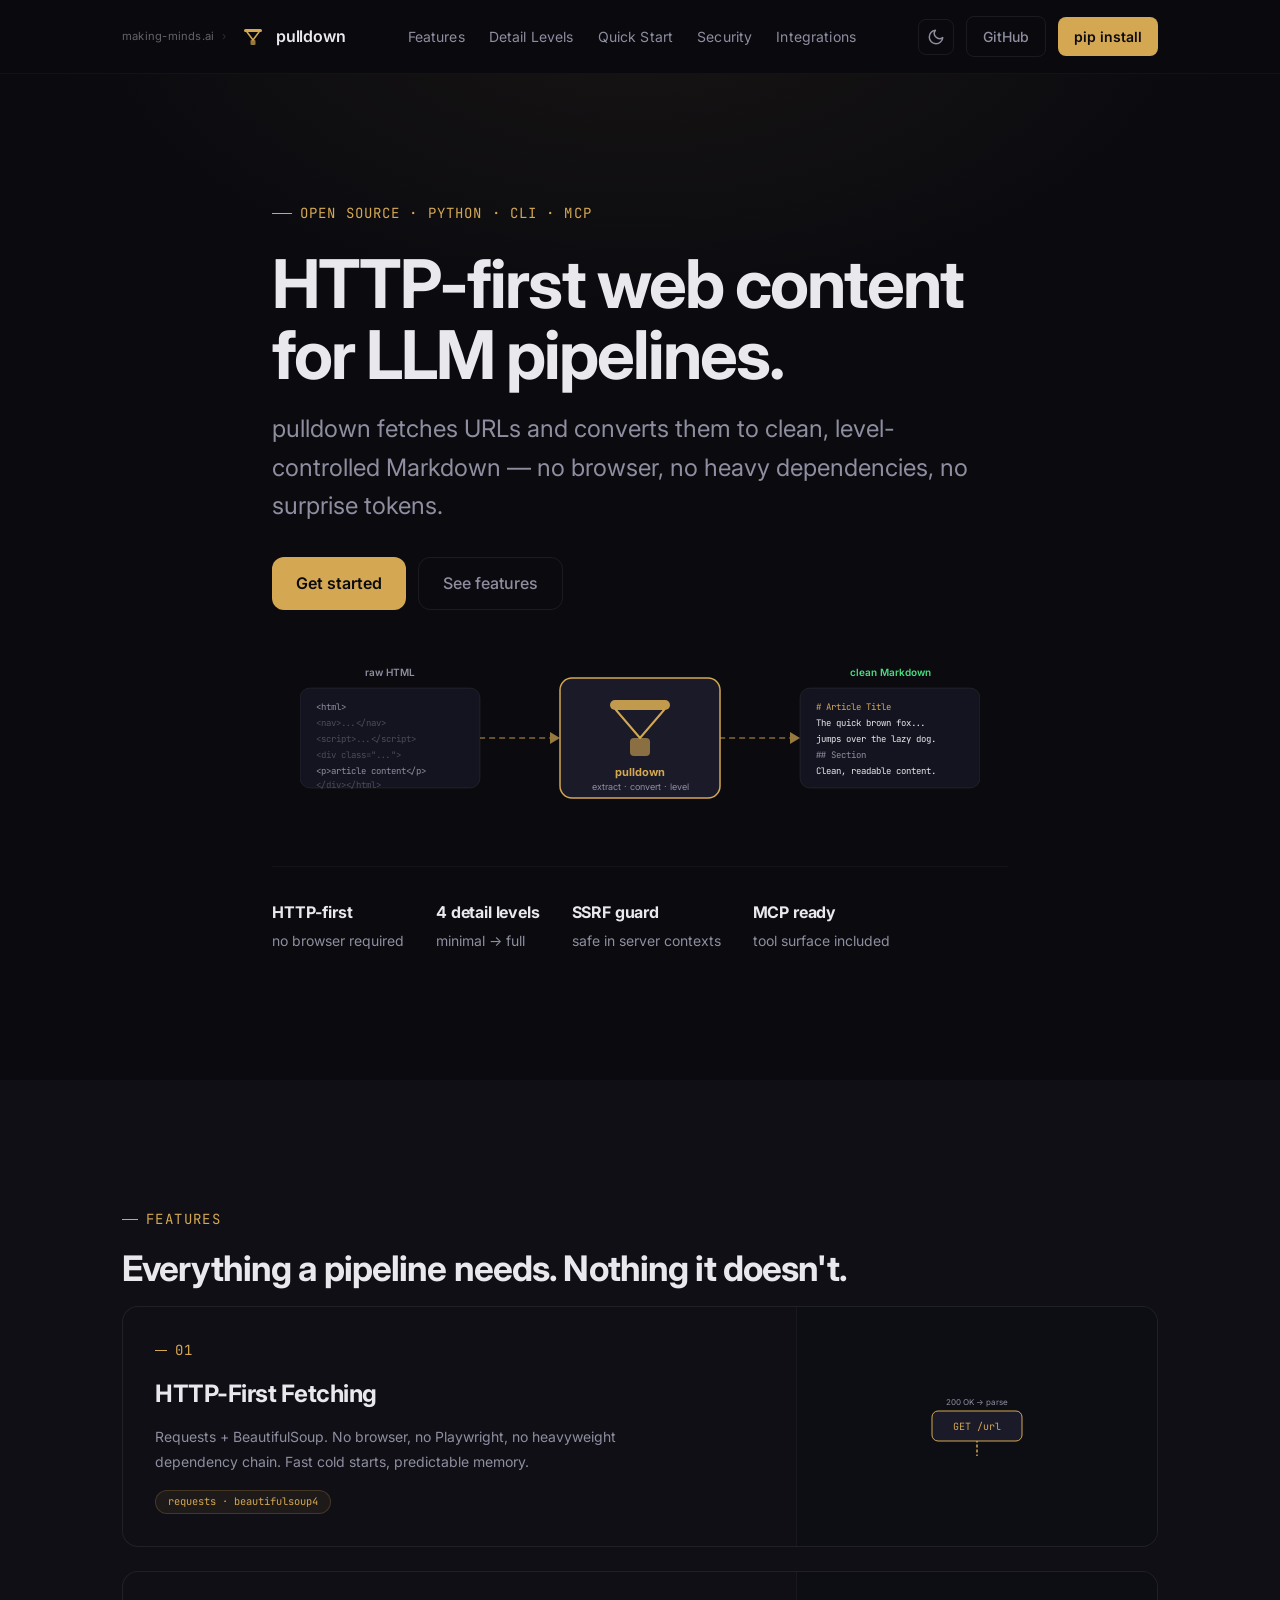
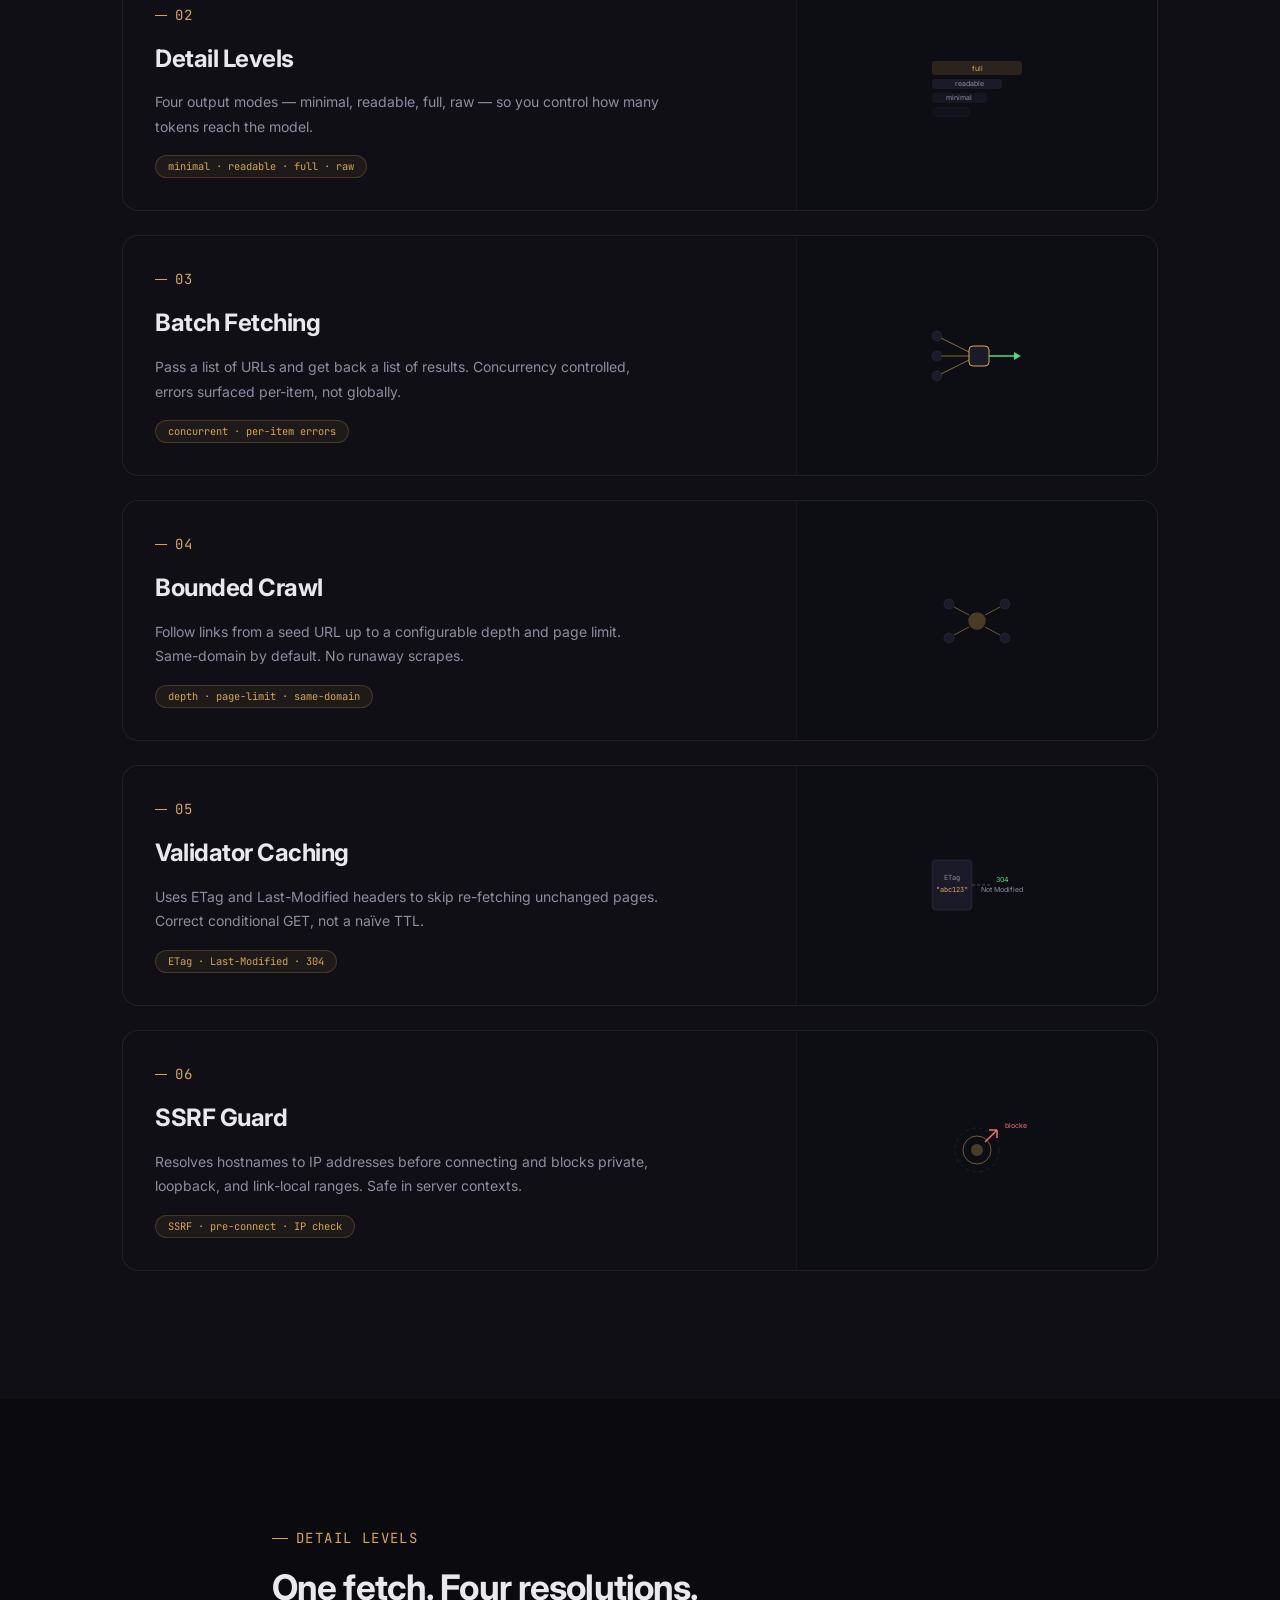
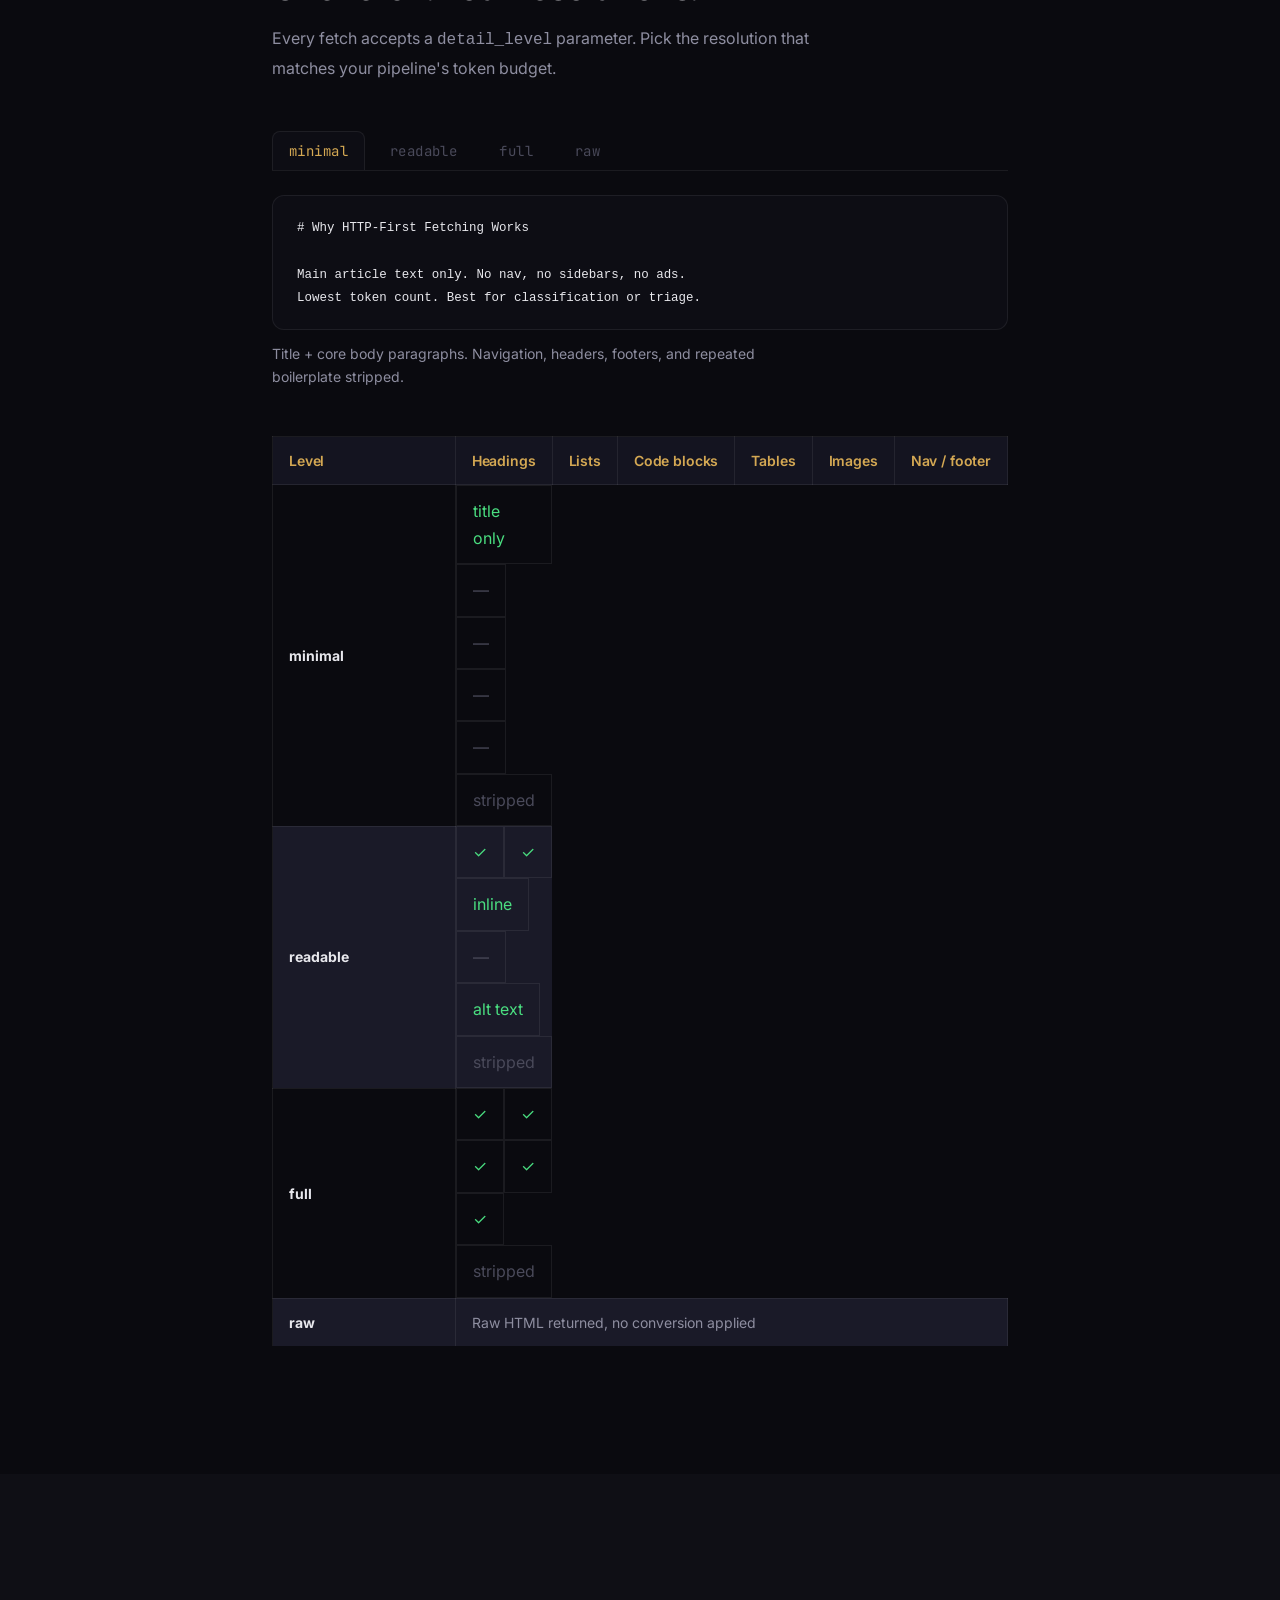
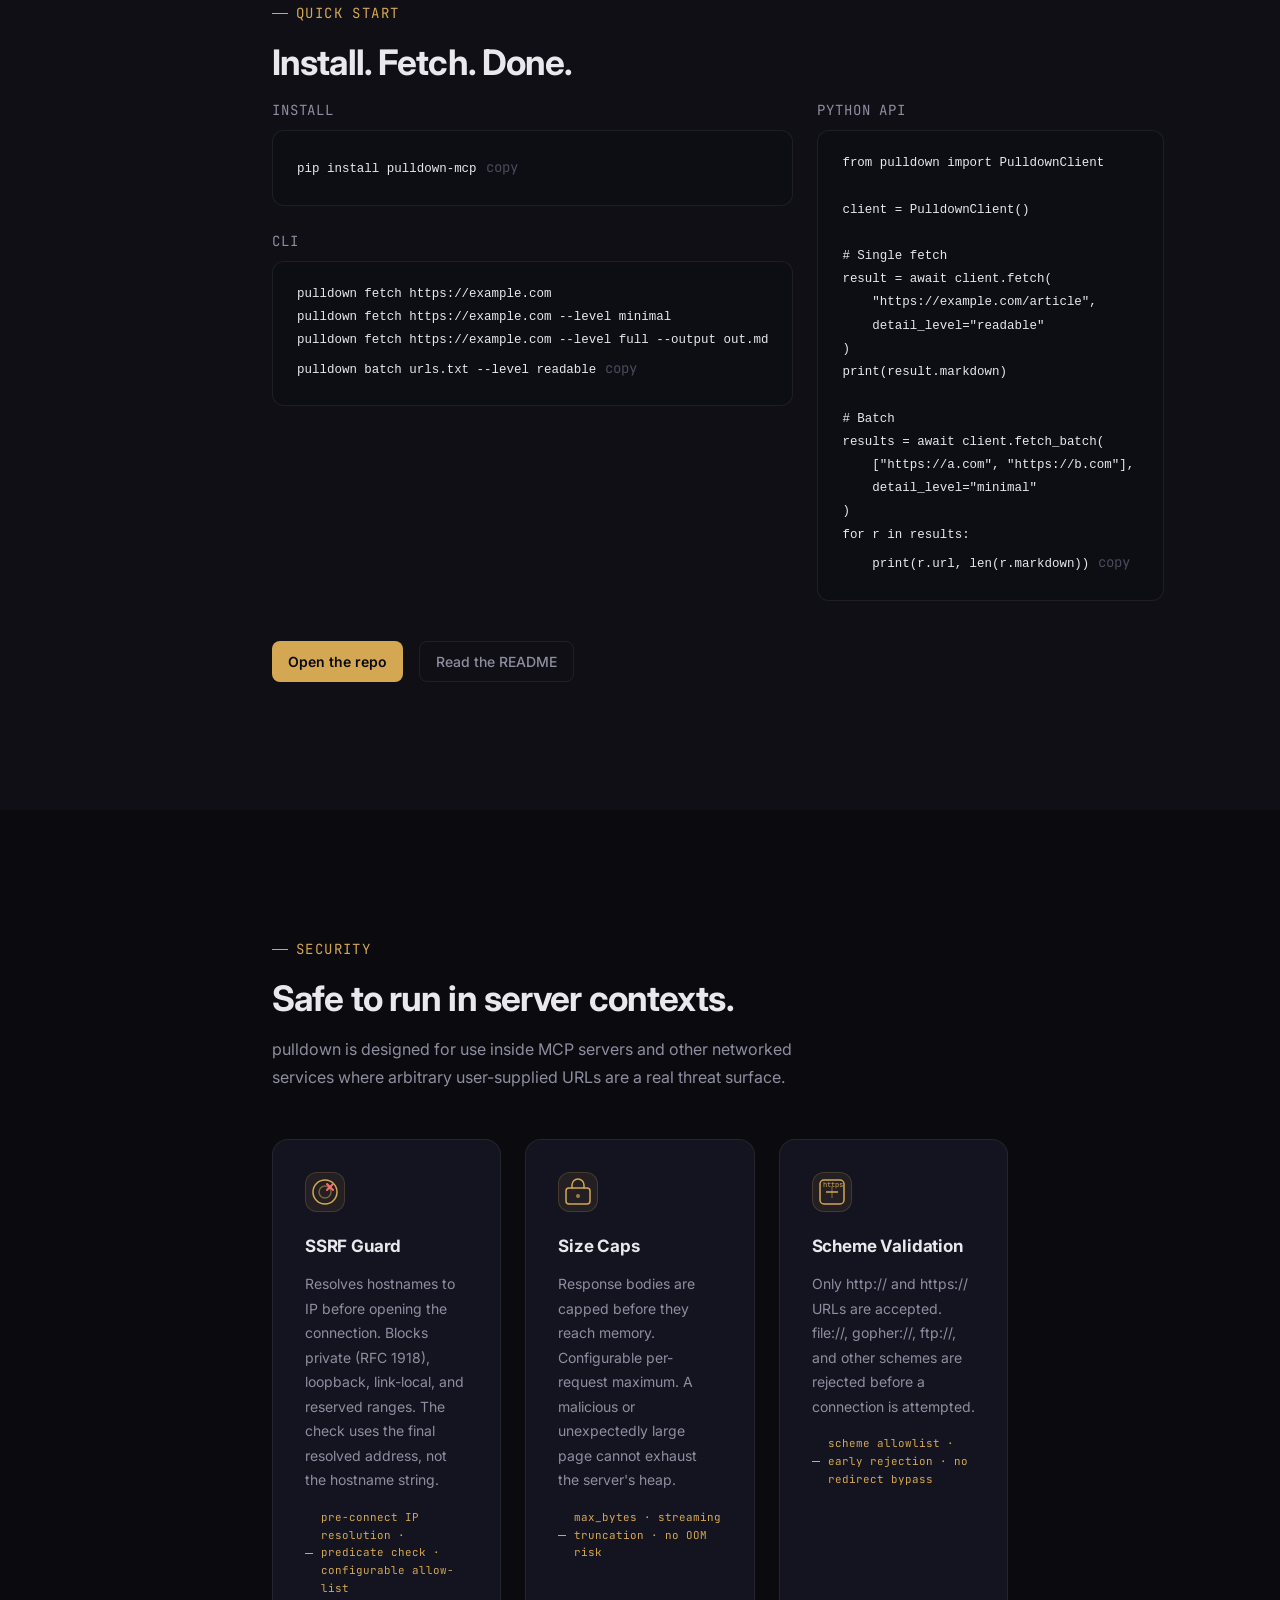
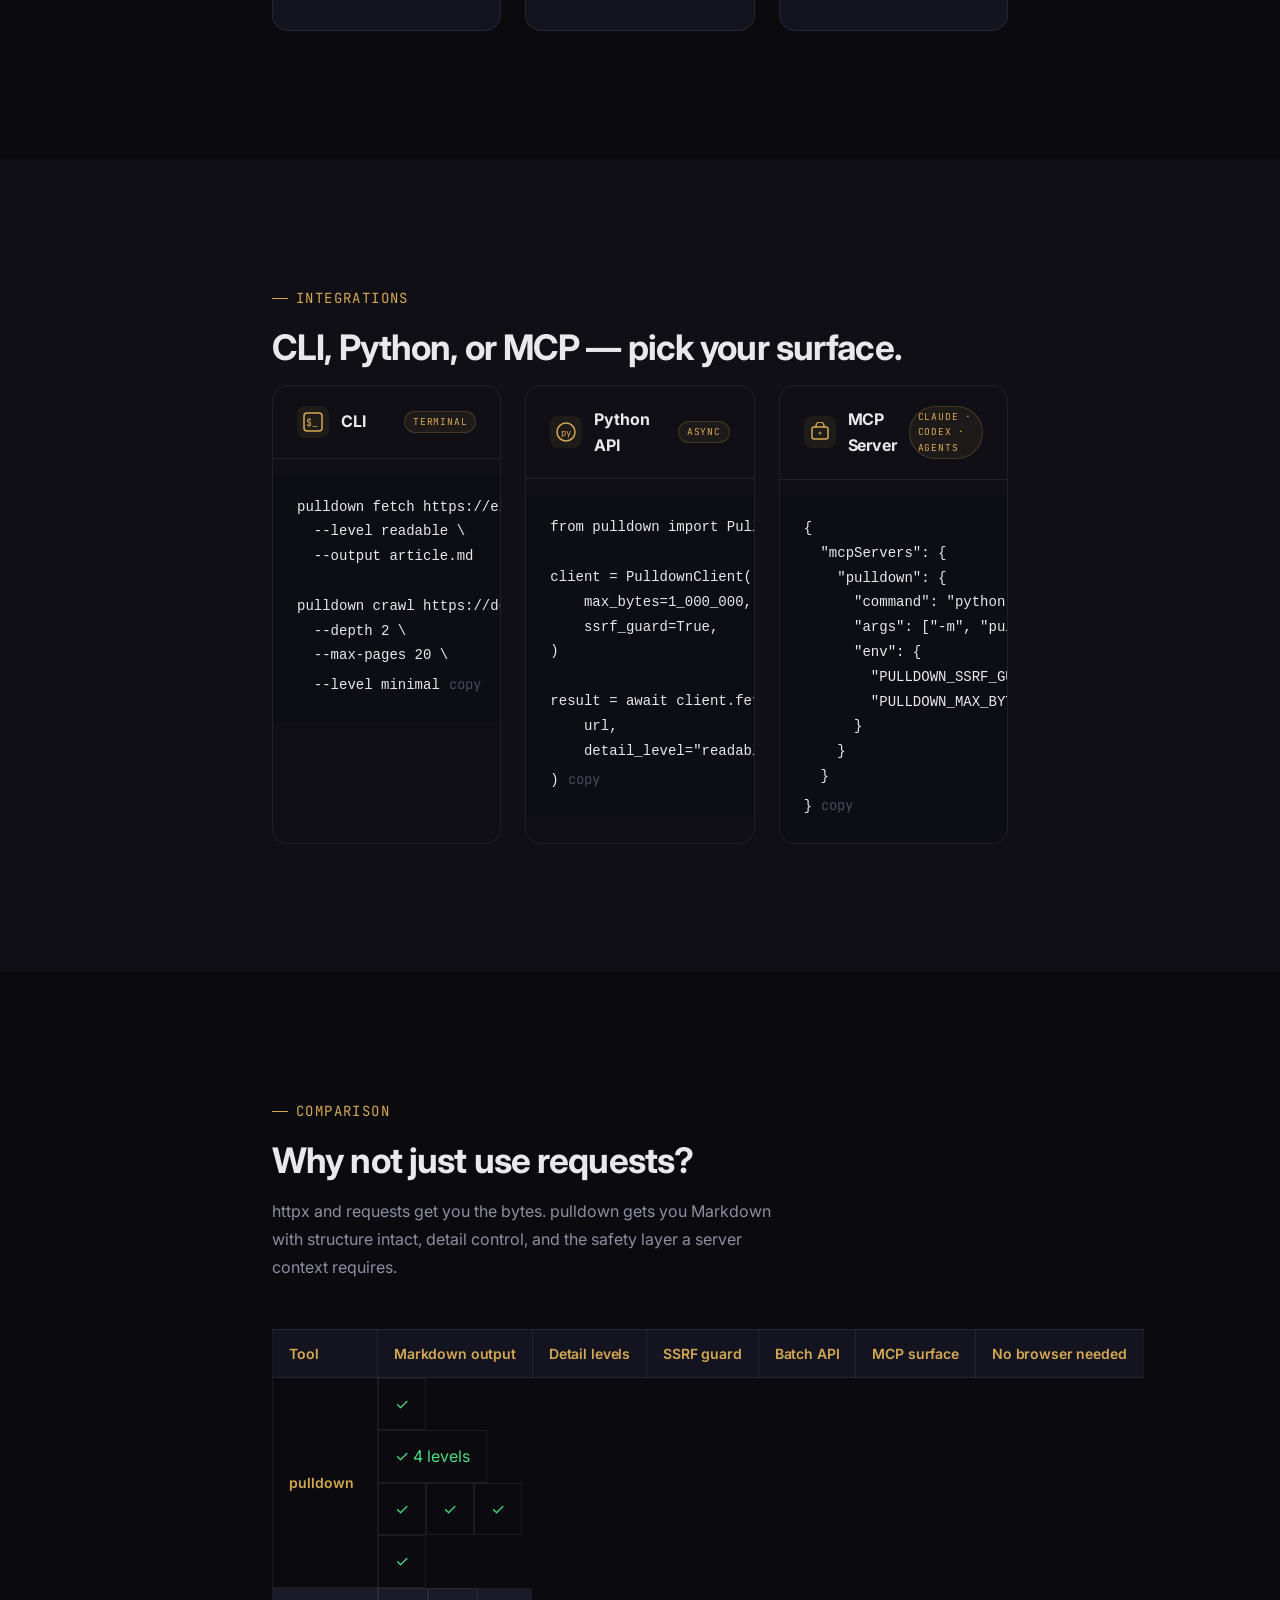
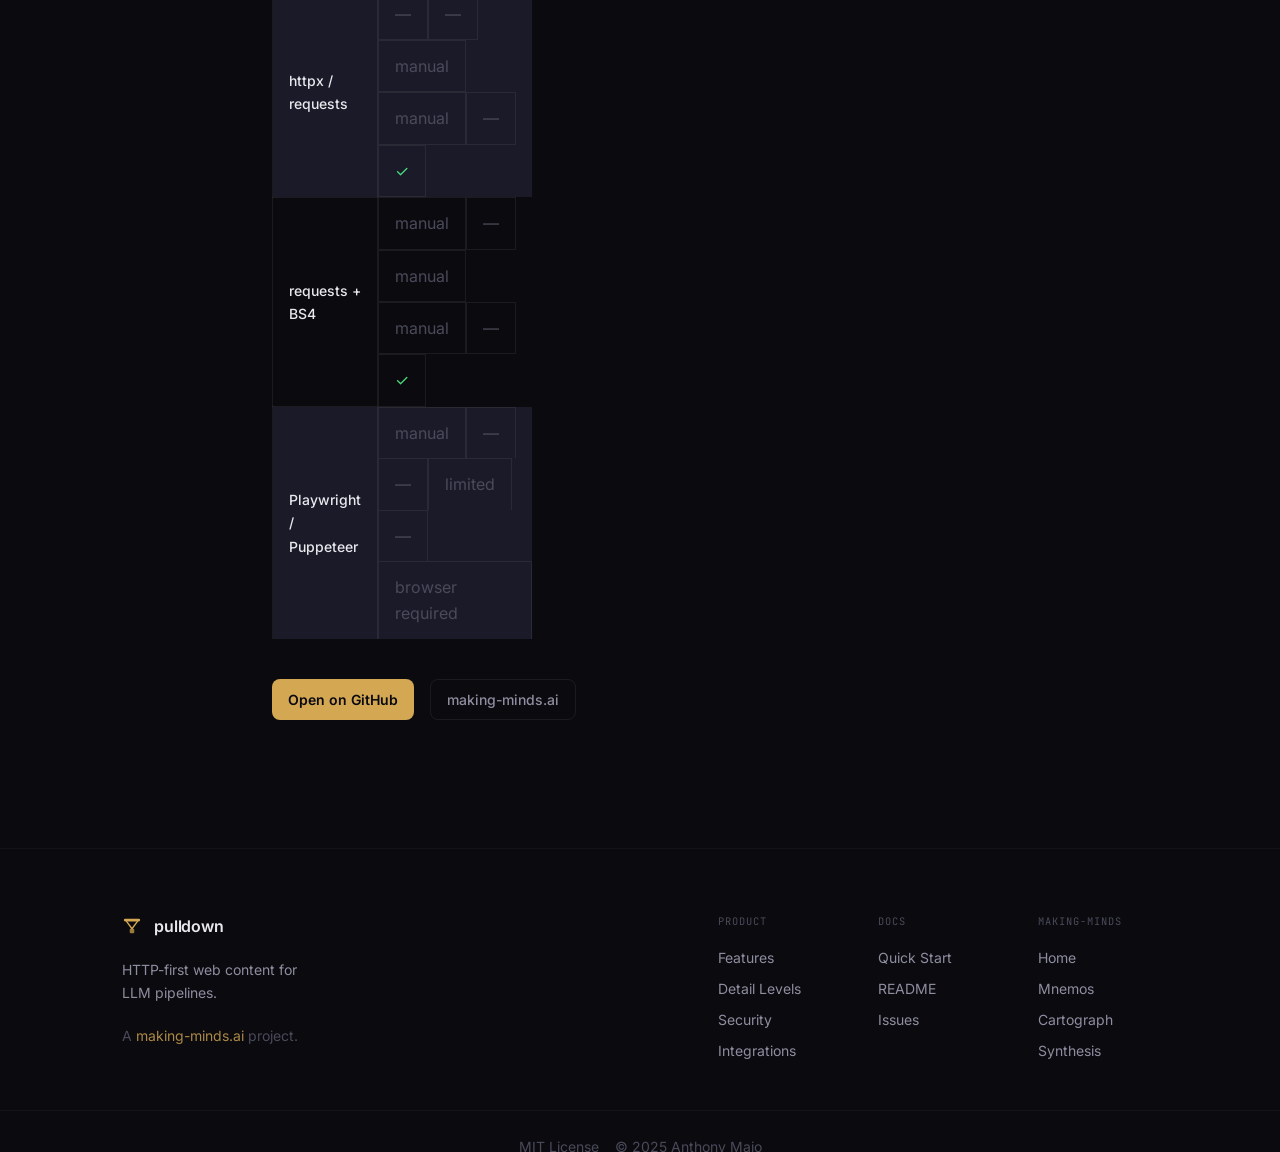
==== website/index.html @ 931cb8c0 "Add product landing site at website/ Vanilla HTML/CSS/JS static site matching the making-minds.ai pr" ====
<!DOCTYPE html>
<html lang="en" data-theme="dark">
<head>
  <meta charset="UTF-8">
  <meta name="viewport" content="width=device-width, initial-scale=1.0">
  <title>pulldown — HTTP-first web content for LLM pipelines</title>
  <meta name="description" content="pulldown fetches URLs and converts them to clean, level-controlled Markdown — built for LLM pipelines, MCP servers, and CLI workflows.">
  <meta property="og:title" content="pulldown — HTTP-first web content for LLM pipelines">
  <meta property="og:description" content="Fetch URLs. Get clean Markdown. Control detail levels. Built for LLM pipelines and MCP servers.">
  <meta property="og:type" content="website">
  <meta name="theme-color" content="#d4a853">
  <link rel="icon" type="image/svg+xml" href="favicon.svg">
  <link rel="preconnect" href="https://fonts.googleapis.com">
  <link rel="preconnect" href="https://fonts.gstatic.com" crossorigin>
  <link href="https://fonts.googleapis.com/css2?family=Inter:wght@400;500;600;700&family=JetBrains+Mono:wght@400;500&display=swap" rel="stylesheet">
  <link rel="stylesheet" href="style.css">
  <style>
    /* Theme icon visibility */
    [data-theme="dark"]  .icon-sun  { display: none; }
    [data-theme="dark"]  .icon-moon { display: block; }
    [data-theme="light"] .icon-sun  { display: block; }
    [data-theme="light"] .icon-moon { display: none; }

    /* Hero pipeline SVG */
    .hero-pipeline {
      width: 100%;
      max-width: 680px;
      height: 160px;
      margin-inline: auto;
    }
    @media (max-width: 600px) { .hero-pipeline { height: 120px; } }

    /* Comparison table */
    .compare-table {
      width: 100%;
      border-collapse: collapse;
      font-size: var(--text-xs);
      margin-top: var(--space-8);
    }
    .compare-table th,
    .compare-table td {
      padding: var(--space-3) var(--space-4);
      border: 1px solid var(--color-border);
      text-align: left;
    }
    .compare-table thead th {
      background: var(--color-surface-2);
      font-weight: 600;
      color: var(--color-accent);
    }
    .compare-table tbody tr:nth-child(even) { background: var(--color-surface-offset); }
    .compare-table .check { color: var(--color-success); }
    .compare-table .cross { color: var(--color-text-faint); }
    .compare-table .highlight td:first-child { color: var(--color-accent); font-weight: 600; }

    /* Detail level panel code */
    .detail-panel pre { margin: 0; }

    /* Mobile nav */
    .nav-links { display: flex; }
    .mobile-toggle { display: none; }
    @media (max-width: 820px) {
      .nav-links {
        display: none;
        position: absolute;
        top: 100%;
        left: 0;
        right: 0;
        flex-direction: column;
        background: var(--color-surface);
        border-bottom: 1px solid var(--color-border);
        padding: var(--space-4);
        gap: var(--space-2);
        z-index: 99;
      }
      .nav-links.open { display: flex; }
      .mobile-toggle { display: block; }
    }
  </style>
</head>
<body>
  <a href="#main" class="skip-link">Skip to main content</a>

  <nav class="nav" id="site-nav" aria-label="Main navigation">
    <div class="container--wide nav-inner" style="position:relative;">
      <div style="display:flex;align-items:center;gap:0.25rem;">
        <a href="https://making-minds.ai" class="nav-parent">making-minds.ai <span class="nav-parent-sep">›</span></a>
        <a href="#" class="nav-logo" aria-label="pulldown home">
          <!-- Funnel mark -->
          <svg width="22" height="22" viewBox="0 0 22 22" fill="none" aria-hidden="true">
            <rect x="2" y="3" width="18" height="3" rx="1.5" fill="var(--color-accent)"/>
            <path d="M5 6 L11 14 L17 6" fill="none" stroke="var(--color-accent)" stroke-width="1.5" stroke-linecap="round" stroke-linejoin="round"/>
            <rect x="8.5" y="14" width="5" height="5" rx="1" fill="var(--color-accent)" opacity="0.7"/>
          </svg>
          <span>pulldown</span>
        </a>
      </div>

      <div class="nav-links" id="nav-links">
        <a href="#features">Features</a>
        <a href="#detail-levels">Detail Levels</a>
        <a href="#quickstart">Quick Start</a>
        <a href="#security">Security</a>
        <a href="#integrations">Integrations</a>
      </div>

      <div style="display:flex;align-items:center;gap:var(--space-3);">
        <button class="theme-toggle" type="button" data-theme-toggle aria-label="Toggle colour theme">
          <!-- Moon icon (shown in dark mode) -->
          <svg class="icon-moon" width="18" height="18" viewBox="0 0 24 24" fill="none" stroke="currentColor" stroke-width="2" stroke-linecap="round" stroke-linejoin="round" aria-hidden="true">
            <path d="M21 12.79A9 9 0 1 1 11.21 3 7 7 0 0 0 21 12.79z"/>
          </svg>
          <!-- Sun icon (shown in light mode) -->
          <svg class="icon-sun" width="18" height="18" viewBox="0 0 24 24" fill="none" stroke="currentColor" stroke-width="2" stroke-linecap="round" stroke-linejoin="round" aria-hidden="true">
            <circle cx="12" cy="12" r="5"/>
            <line x1="12" y1="1" x2="12" y2="3"/>
            <line x1="12" y1="21" x2="12" y2="23"/>
            <line x1="4.22" y1="4.22" x2="5.64" y2="5.64"/>
            <line x1="18.36" y1="18.36" x2="19.78" y2="19.78"/>
            <line x1="1" y1="12" x2="3" y2="12"/>
            <line x1="21" y1="12" x2="23" y2="12"/>
            <line x1="4.22" y1="19.78" x2="5.64" y2="18.36"/>
            <line x1="18.36" y1="5.64" x2="19.78" y2="4.22"/>
          </svg>
        </button>
        <a class="btn btn-ghost" href="https://github.com/anthony-maio/pulldown" target="_blank" rel="noopener noreferrer">GitHub</a>
        <a class="btn btn-primary" href="#quickstart">pip install</a>
        <button class="mobile-toggle" type="button" aria-label="Toggle navigation" aria-controls="nav-links" aria-expanded="false">☰</button>
      </div>
    </div>
  </nav>

  <main id="main">

    <!-- ═══════════════════════════════════════════════
         HERO
    ═══════════════════════════════════════════════ -->
    <section class="hero">
      <div class="container">
        <div class="hero-eyebrow reveal">Open Source · Python · CLI · MCP</div>
        <h1 class="hero-headline reveal">HTTP-first web content<br>for LLM pipelines.</h1>
        <p class="hero-lead reveal">
          pulldown fetches URLs and converts them to clean, level-controlled Markdown —
          no browser, no heavy dependencies, no surprise tokens.
        </p>

        <div class="hero-actions reveal">
          <a class="btn btn-primary" href="#quickstart">Get started</a>
          <a class="btn btn-ghost" href="#features">See features</a>
        </div>

        <!-- Pipeline animation -->
        <div class="reveal" style="margin-top: var(--space-12);">
          <svg class="hero-pipeline" viewBox="0 0 680 160" fill="none" xmlns="http://www.w3.org/2000/svg" role="img" aria-label="pulldown pipeline: URL input flows to pulldown processor which outputs clean Markdown">

            <!-- Left zone: raw HTML -->
            <rect x="0" y="30" width="180" height="100" rx="10" fill="var(--color-surface-2)" stroke="var(--color-border)" stroke-width="1"/>
            <text x="16" y="52" font-family="JetBrains Mono,monospace" font-size="9" fill="var(--color-text-muted)">&lt;html&gt;</text>
            <text x="16" y="68" font-family="JetBrains Mono,monospace" font-size="9" fill="var(--color-text-faint)">&lt;nav&gt;...&lt;/nav&gt;</text>
            <text x="16" y="84" font-family="JetBrains Mono,monospace" font-size="9" fill="var(--color-text-faint)">&lt;script&gt;...&lt;/script&gt;</text>
            <text x="16" y="100" font-family="JetBrains Mono,monospace" font-size="9" fill="var(--color-text-faint)">&lt;div class="..."&gt;</text>
            <text x="16" y="116" font-family="JetBrains Mono,monospace" font-size="9" fill="var(--color-text-muted)">  &lt;p&gt;article content&lt;/p&gt;</text>
            <text x="16" y="130" font-family="JetBrains Mono,monospace" font-size="9" fill="var(--color-text-faint)">&lt;/div&gt;&lt;/html&gt;</text>
            <text x="90" y="18" font-family="Inter,sans-serif" font-size="10" font-weight="600" fill="var(--color-text-muted)" text-anchor="middle">raw HTML</text>

            <!-- Animated flow line left→center -->
            <line x1="180" y1="80" x2="250" y2="80" stroke="var(--color-accent)" stroke-width="1.5" stroke-dasharray="6 4" opacity="0.6">
              <animate attributeName="stroke-dashoffset" from="0" to="-20" dur="1.2s" repeatCount="indefinite"/>
            </line>
            <polygon points="250,74 260,80 250,86" fill="var(--color-accent)" opacity="0.7"/>

            <!-- Center: pulldown processor -->
            <rect x="260" y="20" width="160" height="120" rx="12" fill="var(--color-surface-offset)" stroke="var(--color-accent)" stroke-width="1.5"/>
            <!-- Funnel icon -->
            <rect x="310" y="42" width="60" height="10" rx="5" fill="var(--color-accent)" opacity="0.9"/>
            <path d="M316 52 L340 80 L364 52" fill="none" stroke="var(--color-accent)" stroke-width="2" stroke-linecap="round" stroke-linejoin="round"/>
            <rect x="330" y="80" width="20" height="18" rx="4" fill="var(--color-accent)" opacity="0.6"/>
            <text x="340" y="118" font-family="Inter,sans-serif" font-size="11" font-weight="700" fill="var(--color-accent)" text-anchor="middle">pulldown</text>
            <text x="340" y="132" font-family="Inter,sans-serif" font-size="9" fill="var(--color-text-muted)" text-anchor="middle">extract · convert · level</text>

            <!-- Animated flow line center→right -->
            <line x1="420" y1="80" x2="490" y2="80" stroke="var(--color-accent)" stroke-width="1.5" stroke-dasharray="6 4" opacity="0.6">
              <animate attributeName="stroke-dashoffset" from="0" to="-20" dur="1.2s" repeatCount="indefinite"/>
            </line>
            <polygon points="490,74 500,80 490,86" fill="var(--color-accent)" opacity="0.7"/>

            <!-- Right zone: clean Markdown -->
            <rect x="500" y="30" width="180" height="100" rx="10" fill="var(--color-surface-2)" stroke="var(--color-border)" stroke-width="1"/>
            <text x="516" y="52" font-family="JetBrains Mono,monospace" font-size="9" fill="var(--color-accent)"># Article Title</text>
            <text x="516" y="68" font-family="JetBrains Mono,monospace" font-size="9" fill="var(--color-text)">The quick brown fox...</text>
            <text x="516" y="84" font-family="JetBrains Mono,monospace" font-size="9" fill="var(--color-text)">jumps over the lazy dog.</text>
            <text x="516" y="100" font-family="JetBrains Mono,monospace" font-size="9" fill="var(--color-text-muted)">## Section</text>
            <text x="516" y="116" font-family="JetBrains Mono,monospace" font-size="9" fill="var(--color-text)">Clean, readable content.</text>
            <text x="590" y="18" font-family="Inter,sans-serif" font-size="10" font-weight="600" fill="var(--color-success)" text-anchor="middle">clean Markdown</text>
          </svg>
        </div>

        <!-- Quick stat strip -->
        <div class="hero-stats reveal">
          <div class="hero-stat">
            <strong>HTTP-first</strong>
            <span>no browser required</span>
          </div>
          <div class="hero-stat">
            <strong>4 detail levels</strong>
            <span>minimal → full</span>
          </div>
          <div class="hero-stat">
            <strong>SSRF guard</strong>
            <span>safe in server contexts</span>
          </div>
          <div class="hero-stat">
            <strong>MCP ready</strong>
            <span>tool surface included</span>
          </div>
        </div>
      </div>
    </section>

    <!-- ═══════════════════════════════════════════════
         FEATURES
    ═══════════════════════════════════════════════ -->
    <section id="features" style="background:var(--color-surface);">
      <div class="container--wide">
        <div class="section-label reveal">Features</div>
        <h2 class="section-headline reveal">Everything a pipeline needs. Nothing it doesn't.</h2>

        <div class="feature-grid">

          <article class="feature-card reveal">
            <div class="feature-card-body">
              <div class="feature-number">01</div>
              <div class="feature-name">HTTP-First Fetching</div>
              <p class="feature-desc">Requests + BeautifulSoup. No browser, no Playwright, no heavyweight dependency chain. Fast cold starts, predictable memory.</p>
              <div class="feature-tag">requests · beautifulsoup4</div>
            </div>
            <div class="feature-visual" aria-hidden="true">
              <svg width="100" height="70" viewBox="0 0 100 70" fill="none">
                <rect x="5" y="20" width="90" height="30" rx="6" fill="var(--color-surface-offset)" stroke="var(--color-accent)" stroke-width="1"/>
                <text x="50" y="39" font-family="JetBrains Mono,monospace" font-size="10" fill="var(--color-accent)" text-anchor="middle">GET /url</text>
                <line x1="50" y1="50" x2="50" y2="65" stroke="var(--color-accent)" stroke-width="1.5" stroke-dasharray="3 2">
                  <animate attributeName="stroke-dashoffset" from="0" to="-10" dur="1s" repeatCount="indefinite"/>
                </line>
                <text x="50" y="14" font-family="Inter,sans-serif" font-size="8" fill="var(--color-text-muted)" text-anchor="middle">200 OK → parse</text>
              </svg>
            </div>
          </article>

          <article class="feature-card reveal">
            <div class="feature-card-body">
              <div class="feature-number">02</div>
              <div class="feature-name">Detail Levels</div>
              <p class="feature-desc">Four output modes — minimal, readable, full, raw — so you control how many tokens reach the model.</p>
              <div class="feature-tag">minimal · readable · full · raw</div>
            </div>
            <div class="feature-visual" aria-hidden="true">
              <svg width="100" height="70" viewBox="0 0 100 70" fill="none">
                <rect x="5" y="5" width="90" height="14" rx="3" fill="var(--color-accent)" opacity="0.15"/>
                <rect x="5" y="23" width="70" height="10" rx="3" fill="var(--color-surface-offset)"/>
                <rect x="5" y="37" width="55" height="10" rx="3" fill="var(--color-surface-offset)" opacity="0.7"/>
                <rect x="5" y="51" width="38" height="10" rx="3" fill="var(--color-surface-offset)" opacity="0.4"/>
                <text x="50" y="15" font-family="Inter,sans-serif" font-size="7" fill="var(--color-accent)" text-anchor="middle">full</text>
                <text x="42" y="30" font-family="Inter,sans-serif" font-size="7" fill="var(--color-text-muted)" text-anchor="middle">readable</text>
                <text x="32" y="44" font-family="Inter,sans-serif" font-size="7" fill="var(--color-text-muted)" text-anchor="middle">minimal</text>
              </svg>
            </div>
          </article>

          <article class="feature-card reveal">
            <div class="feature-card-body">
              <div class="feature-number">03</div>
              <div class="feature-name">Batch Fetching</div>
              <p class="feature-desc">Pass a list of URLs and get back a list of results. Concurrency controlled, errors surfaced per-item, not globally.</p>
              <div class="feature-tag">concurrent · per-item errors</div>
            </div>
            <div class="feature-visual" aria-hidden="true">
              <svg width="100" height="70" viewBox="0 0 100 70" fill="none">
                <line x1="10" y1="15" x2="50" y2="35" stroke="var(--color-accent)" stroke-width="1" opacity="0.6"/>
                <line x1="10" y1="35" x2="50" y2="35" stroke="var(--color-accent)" stroke-width="1" opacity="0.6"/>
                <line x1="10" y1="55" x2="50" y2="35" stroke="var(--color-accent)" stroke-width="1" opacity="0.6"/>
                <circle cx="10" cy="15" r="5" fill="var(--color-surface-offset)" stroke="var(--color-border)"/>
                <circle cx="10" cy="35" r="5" fill="var(--color-surface-offset)" stroke="var(--color-border)"/>
                <circle cx="10" cy="55" r="5" fill="var(--color-surface-offset)" stroke="var(--color-border)"/>
                <rect x="42" y="25" width="20" height="20" rx="4" fill="var(--color-surface-offset)" stroke="var(--color-accent)" stroke-width="1"/>
                <line x1="62" y1="35" x2="90" y2="35" stroke="var(--color-success)" stroke-width="1.5"/>
                <polygon points="87,31 94,35 87,39" fill="var(--color-success)"/>
              </svg>
            </div>
          </article>

          <article class="feature-card reveal">
            <div class="feature-card-body">
              <div class="feature-number">04</div>
              <div class="feature-name">Bounded Crawl</div>
              <p class="feature-desc">Follow links from a seed URL up to a configurable depth and page limit. Same-domain by default. No runaway scrapes.</p>
              <div class="feature-tag">depth · page-limit · same-domain</div>
            </div>
            <div class="feature-visual" aria-hidden="true">
              <svg width="100" height="70" viewBox="0 0 100 70" fill="none">
                <circle cx="50" cy="35" r="8" fill="var(--color-accent)" opacity="0.3" stroke="var(--color-accent)" stroke-width="1.5"/>
                <circle cx="22" cy="18" r="5" fill="var(--color-surface-offset)" stroke="var(--color-border)"/>
                <circle cx="78" cy="18" r="5" fill="var(--color-surface-offset)" stroke="var(--color-border)"/>
                <circle cx="22" cy="52" r="5" fill="var(--color-surface-offset)" stroke="var(--color-border)"/>
                <circle cx="78" cy="52" r="5" fill="var(--color-surface-offset)" stroke="var(--color-border)"/>
                <line x1="42" y1="29" x2="27" y2="21" stroke="var(--color-accent)" stroke-width="1" opacity="0.5"/>
                <line x1="58" y1="29" x2="73" y2="21" stroke="var(--color-accent)" stroke-width="1" opacity="0.5"/>
                <line x1="42" y1="41" x2="27" y2="49" stroke="var(--color-accent)" stroke-width="1" opacity="0.5"/>
                <line x1="58" y1="41" x2="73" y2="49" stroke="var(--color-accent)" stroke-width="1" opacity="0.5"/>
              </svg>
            </div>
          </article>

          <article class="feature-card reveal">
            <div class="feature-card-body">
              <div class="feature-number">05</div>
              <div class="feature-name">Validator Caching</div>
              <p class="feature-desc">Uses ETag and Last-Modified headers to skip re-fetching unchanged pages. Correct conditional GET, not a naïve TTL.</p>
              <div class="feature-tag">ETag · Last-Modified · 304</div>
            </div>
            <div class="feature-visual" aria-hidden="true">
              <svg width="100" height="70" viewBox="0 0 100 70" fill="none">
                <rect x="5" y="10" width="40" height="50" rx="4" fill="var(--color-surface-offset)" stroke="var(--color-border)"/>
                <text x="25" y="30" font-family="JetBrains Mono,monospace" font-size="7" fill="var(--color-text-muted)" text-anchor="middle">ETag</text>
                <text x="25" y="42" font-family="JetBrains Mono,monospace" font-size="7" fill="var(--color-accent)" text-anchor="middle">"abc123"</text>
                <line x1="45" y1="35" x2="65" y2="35" stroke="var(--color-text-faint)" stroke-width="1" stroke-dasharray="3 2"/>
                <text x="75" y="32" font-family="Inter,sans-serif" font-size="7" fill="var(--color-success)" text-anchor="middle">304</text>
                <text x="75" y="42" font-family="Inter,sans-serif" font-size="7" fill="var(--color-text-muted)" text-anchor="middle">Not Modified</text>
              </svg>
            </div>
          </article>

          <article class="feature-card reveal">
            <div class="feature-card-body">
              <div class="feature-number">06</div>
              <div class="feature-name">SSRF Guard</div>
              <p class="feature-desc">Resolves hostnames to IP addresses before connecting and blocks private, loopback, and link-local ranges. Safe in server contexts.</p>
              <div class="feature-tag">SSRF · pre-connect · IP check</div>
            </div>
            <div class="feature-visual" aria-hidden="true">
              <svg width="100" height="70" viewBox="0 0 100 70" fill="none">
                <circle cx="50" cy="35" r="22" fill="none" stroke="var(--color-border)" stroke-width="1" stroke-dasharray="4 3"/>
                <circle cx="50" cy="35" r="14" fill="none" stroke="var(--color-accent)" stroke-width="1" opacity="0.5"/>
                <circle cx="50" cy="35" r="6" fill="var(--color-accent)" opacity="0.3"/>
                <!-- Block arrow from top-right -->
                <line x1="70" y1="15" x2="58" y2="27" stroke="var(--color-error)" stroke-width="1.5"/>
                <line x1="62" y1="15" x2="70" y2="15" stroke="var(--color-error)" stroke-width="1.5"/>
                <line x1="70" y1="15" x2="70" y2="23" stroke="var(--color-error)" stroke-width="1.5"/>
                <text x="78" y="13" font-family="Inter,sans-serif" font-size="7" fill="var(--color-error)">blocked</text>
              </svg>
            </div>
          </article>

        </div>
      </div>
    </section>

    <!-- ═══════════════════════════════════════════════
         DETAIL LEVELS
    ═══════════════════════════════════════════════ -->
    <section id="detail-levels">
      <div class="container">
        <div class="section-label reveal">Detail Levels</div>
        <h2 class="section-headline reveal">One fetch. Four resolutions.</h2>
        <p class="section-intro reveal">
          Every fetch accepts a <code>detail_level</code> parameter. Pick the resolution that matches your pipeline's token budget.
        </p>

        <div class="detail-tabs reveal" role="tablist" aria-label="Detail level examples">
          <button class="detail-tab active" role="tab" aria-selected="true" aria-controls="panel-minimal" id="tab-minimal">minimal</button>
          <button class="detail-tab" role="tab" aria-selected="false" aria-controls="panel-readable" id="tab-readable">readable</button>
          <button class="detail-tab" role="tab" aria-selected="false" aria-controls="panel-full" id="tab-full">full</button>
          <button class="detail-tab" role="tab" aria-selected="false" aria-controls="panel-raw" id="tab-raw">raw</button>
        </div>

        <div class="detail-panel active" id="panel-minimal" role="tabpanel" aria-labelledby="tab-minimal">
          <pre><code># Why HTTP-First Fetching Works

Main article text only. No nav, no sidebars, no ads.
Lowest token count. Best for classification or triage.</code></pre>
          <p style="margin-top:var(--space-3);font-size:var(--text-xs);color:var(--color-text-muted);">Title + core body paragraphs. Navigation, headers, footers, and repeated boilerplate stripped.</p>
        </div>

        <div class="detail-panel" id="panel-readable" role="tabpanel" aria-labelledby="tab-readable">
          <pre><code># Why HTTP-First Fetching Works

**Published:** 2025-11-04 · **Author:** Anthony Maio

Main article text with structure preserved. Section headings, lists,
and inline code blocks included. Images referenced as alt text.

## Section Heading

Content continues here with headings and lists intact.</code></pre>
          <p style="margin-top:var(--space-3);font-size:var(--text-xs);color:var(--color-text-muted);">Title, metadata, body paragraphs, headings, lists, inline code. Images become alt-text references.</p>
        </div>

        <div class="detail-panel" id="panel-full" role="tabpanel" aria-labelledby="tab-full">
          <pre><code># Why HTTP-First Fetching Works

**Published:** 2025-11-04 · **Author:** Anthony Maio · **Tags:** python, llm

Main article text. All structure preserved including code blocks,
tables, blockquotes, and footnotes.

```python
result = await client.fetch("https://example.com")
```

| Column A | Column B |
|----------|----------|
| value    | value    |

> Blockquote text preserved verbatim.</code></pre>
          <p style="margin-top:var(--space-3);font-size:var(--text-xs);color:var(--color-text-muted);">Full content including code blocks, tables, blockquotes, footnotes. No boilerplate stripped. Highest fidelity.</p>
        </div>

        <div class="detail-panel" id="panel-raw" role="tabpanel" aria-labelledby="tab-raw">
          <pre><code>&lt;!DOCTYPE html&gt;
&lt;html lang="en"&gt;
  &lt;head&gt;
    &lt;title&gt;Why HTTP-First Fetching Works&lt;/title&gt;
    &lt;meta name="description" content="..."&gt;
  &lt;/head&gt;
  &lt;body&gt;
    &lt;article&gt;...&lt;/article&gt;
  &lt;/body&gt;
&lt;/html&gt;</code></pre>
          <p style="margin-top:var(--space-3);font-size:var(--text-xs);color:var(--color-text-muted);">Raw HTML returned as-is. No conversion. For pipelines that need to do their own extraction or diffing.</p>
        </div>

        <div style="margin-top:var(--space-12);" class="reveal">
          <table class="compare-table" aria-label="Detail level comparison">
            <thead>
              <tr>
                <th>Level</th>
                <th>Headings</th>
                <th>Lists</th>
                <th>Code blocks</th>
                <th>Tables</th>
                <th>Images</th>
                <th>Nav / footer</th>
              </tr>
            </thead>
            <tbody>
              <tr>
                <td><strong>minimal</strong></td>
                <td class="check">title only</td>
                <td class="cross">—</td>
                <td class="cross">—</td>
                <td class="cross">—</td>
                <td class="cross">—</td>
                <td class="cross">stripped</td>
              </tr>
              <tr>
                <td><strong>readable</strong></td>
                <td class="check">✓</td>
                <td class="check">✓</td>
                <td class="check">inline</td>
                <td class="cross">—</td>
                <td class="check">alt text</td>
                <td class="cross">stripped</td>
              </tr>
              <tr>
                <td><strong>full</strong></td>
                <td class="check">✓</td>
                <td class="check">✓</td>
                <td class="check">✓</td>
                <td class="check">✓</td>
                <td class="check">✓</td>
                <td class="cross">stripped</td>
              </tr>
              <tr>
                <td><strong>raw</strong></td>
                <td colspan="6" style="color:var(--color-text-muted);">Raw HTML returned, no conversion applied</td>
              </tr>
            </tbody>
          </table>
        </div>
      </div>
    </section>

    <!-- ═══════════════════════════════════════════════
         QUICK START
    ═══════════════════════════════════════════════ -->
    <section id="quickstart" style="background:var(--color-surface);">
      <div class="container">
        <div class="section-label reveal">Quick Start</div>
        <h2 class="section-headline reveal">Install. Fetch. Done.</h2>

        <div class="quickstart-grid">
          <div class="quickstart-col reveal">
            <div class="code-label">Install</div>
            <pre class="code-block"><code>pip install pulldown-mcp</code></pre>

            <div class="code-label" style="margin-top:var(--space-6);">CLI</div>
            <pre class="code-block"><code>pulldown fetch https://example.com
pulldown fetch https://example.com --level minimal
pulldown fetch https://example.com --level full --output out.md
pulldown batch urls.txt --level readable</code></pre>
          </div>

          <div class="quickstart-col reveal">
            <div class="code-label">Python API</div>
            <pre class="code-block"><code>from pulldown import PulldownClient

client = PulldownClient()

# Single fetch
result = await client.fetch(
    "https://example.com/article",
    detail_level="readable"
)
print(result.markdown)

# Batch
results = await client.fetch_batch(
    ["https://a.com", "https://b.com"],
    detail_level="minimal"
)
for r in results:
    print(r.url, len(r.markdown))</code></pre>
          </div>
        </div>

        <div class="cta-row reveal">
          <a class="btn btn-primary" href="https://github.com/anthony-maio/pulldown" target="_blank" rel="noopener noreferrer">Open the repo</a>
          <a class="btn btn-ghost" href="https://github.com/anthony-maio/pulldown#readme" target="_blank" rel="noopener noreferrer">Read the README</a>
        </div>
      </div>
    </section>

    <!-- ═══════════════════════════════════════════════
         SECURITY
    ═══════════════════════════════════════════════ -->
    <section id="security">
      <div class="container">
        <div class="section-label reveal">Security</div>
        <h2 class="section-headline reveal">Safe to run in server contexts.</h2>
        <p class="section-intro reveal">
          pulldown is designed for use inside MCP servers and other networked services where arbitrary user-supplied URLs are a real threat surface.
        </p>

        <div class="security-grid">
          <article class="security-card reveal">
            <div class="security-icon" aria-hidden="true">
              <svg width="32" height="32" viewBox="0 0 32 32" fill="none">
                <circle cx="16" cy="16" r="12" stroke="var(--color-accent)" stroke-width="1.5"/>
                <circle cx="16" cy="16" r="6" stroke="var(--color-accent)" stroke-width="1.5" opacity="0.5"/>
                <line x1="24" y1="8" x2="18" y2="14" stroke="var(--color-error)" stroke-width="2" stroke-linecap="round"/>
                <line x1="24" y1="14" x2="18" y2="8" stroke="var(--color-error)" stroke-width="2" stroke-linecap="round"/>
              </svg>
            </div>
            <div class="security-name">SSRF Guard</div>
            <p class="security-desc">Resolves hostnames to IP before opening the connection. Blocks private (RFC 1918), loopback, link-local, and reserved ranges. The check uses the final resolved address, not the hostname string.</p>
            <div class="security-detail">pre-connect IP resolution · predicate check · configurable allow-list</div>
          </article>

          <article class="security-card reveal">
            <div class="security-icon" aria-hidden="true">
              <svg width="32" height="32" viewBox="0 0 32 32" fill="none">
                <rect x="4" y="12" width="24" height="16" rx="3" stroke="var(--color-accent)" stroke-width="1.5"/>
                <path d="M10 12V9a6 6 0 0 1 12 0v3" stroke="var(--color-accent)" stroke-width="1.5" stroke-linecap="round"/>
                <circle cx="16" cy="20" r="2" fill="var(--color-accent)" opacity="0.7"/>
              </svg>
            </div>
            <div class="security-name">Size Caps</div>
            <p class="security-desc">Response bodies are capped before they reach memory. Configurable per-request maximum. A malicious or unexpectedly large page cannot exhaust the server's heap.</p>
            <div class="security-detail">max_bytes · streaming truncation · no OOM risk</div>
          </article>

          <article class="security-card reveal">
            <div class="security-icon" aria-hidden="true">
              <svg width="32" height="32" viewBox="0 0 32 32" fill="none">
                <rect x="4" y="4" width="24" height="24" rx="4" stroke="var(--color-accent)" stroke-width="1.5"/>
                <line x1="10" y1="16" x2="22" y2="16" stroke="var(--color-accent)" stroke-width="1.5"/>
                <line x1="16" y1="10" x2="16" y2="22" stroke="var(--color-accent)" stroke-width="1.5" opacity="0.4"/>
                <text x="7" y="11" font-family="JetBrains Mono,monospace" font-size="7" fill="var(--color-accent)">https</text>
              </svg>
            </div>
            <div class="security-name">Scheme Validation</div>
            <p class="security-desc">Only http:// and https:// URLs are accepted. file://, gopher://, ftp://, and other schemes are rejected before a connection is attempted.</p>
            <div class="security-detail">scheme allowlist · early rejection · no redirect bypass</div>
          </article>
        </div>
      </div>
    </section>

    <!-- ═══════════════════════════════════════════════
         INTEGRATIONS
    ═══════════════════════════════════════════════ -->
    <section id="integrations" style="background:var(--color-surface);">
      <div class="container">
        <div class="section-label reveal">Integrations</div>
        <h2 class="section-headline reveal">CLI, Python, or MCP — pick your surface.</h2>

        <div class="integrations-grid">

          <article class="integration-panel reveal">
            <div class="integration-header">
              <div class="integration-icon" aria-hidden="true">
                <svg width="20" height="20" viewBox="0 0 20 20" fill="none">
                  <rect x="1" y="1" width="18" height="18" rx="3" stroke="var(--color-accent)" stroke-width="1.5"/>
                  <text x="3" y="14" font-family="JetBrains Mono,monospace" font-size="10" fill="var(--color-accent)">$_</text>
                </svg>
              </div>
              <div class="integration-title">CLI</div>
              <div class="integration-badge">terminal</div>
            </div>
            <pre class="code-block" style="margin-top:var(--space-4);font-size:var(--text-xs);"><code>pulldown fetch https://example.com \
  --level readable \
  --output article.md

pulldown crawl https://docs.example.com \
  --depth 2 \
  --max-pages 20 \
  --level minimal</code></pre>
          </article>

          <article class="integration-panel reveal">
            <div class="integration-header">
              <div class="integration-icon" aria-hidden="true">
                <svg width="20" height="20" viewBox="0 0 20 20" fill="none">
                  <circle cx="10" cy="10" r="9" stroke="var(--color-accent)" stroke-width="1.5"/>
                  <text x="5" y="14" font-family="JetBrains Mono,monospace" font-size="9" fill="var(--color-accent)">py</text>
                </svg>
              </div>
              <div class="integration-title">Python API</div>
              <div class="integration-badge">async</div>
            </div>
            <pre class="code-block" style="margin-top:var(--space-4);font-size:var(--text-xs);"><code>from pulldown import PulldownClient

client = PulldownClient(
    max_bytes=1_000_000,
    ssrf_guard=True,
)

result = await client.fetch(
    url,
    detail_level="readable",
)</code></pre>
          </article>

          <article class="integration-panel reveal">
            <div class="integration-header">
              <div class="integration-icon" aria-hidden="true">
                <svg width="20" height="20" viewBox="0 0 20 20" fill="none">
                  <rect x="2" y="5" width="16" height="12" rx="2" stroke="var(--color-accent)" stroke-width="1.5"/>
                  <path d="M6 5V4a4 4 0 0 1 8 0v1" stroke="var(--color-accent)" stroke-width="1.5" stroke-linecap="round"/>
                  <circle cx="10" cy="11" r="1.5" fill="var(--color-accent)" opacity="0.7"/>
                </svg>
              </div>
              <div class="integration-title">MCP Server</div>
              <div class="integration-badge">Claude · Codex · agents</div>
            </div>
            <pre class="code-block" style="margin-top:var(--space-4);font-size:var(--text-xs);"><code>{
  "mcpServers": {
    "pulldown": {
      "command": "python",
      "args": ["-m", "pulldown.mcp"],
      "env": {
        "PULLDOWN_SSRF_GUARD": "true",
        "PULLDOWN_MAX_BYTES": "1000000"
      }
    }
  }
}</code></pre>
          </article>

        </div>
      </div>
    </section>

    <!-- ═══════════════════════════════════════════════
         COMPARISON
    ═══════════════════════════════════════════════ -->
    <section>
      <div class="container">
        <div class="section-label reveal">Comparison</div>
        <h2 class="section-headline reveal">Why not just use requests?</h2>
        <p class="section-intro reveal">
          httpx and requests get you the bytes. pulldown gets you Markdown with structure intact, detail control, and the safety layer a server context requires.
        </p>

        <div class="reveal">
          <table class="compare-table" aria-label="Tool comparison">
            <thead>
              <tr>
                <th>Tool</th>
                <th>Markdown output</th>
                <th>Detail levels</th>
                <th>SSRF guard</th>
                <th>Batch API</th>
                <th>MCP surface</th>
                <th>No browser needed</th>
              </tr>
            </thead>
            <tbody>
              <tr class="highlight">
                <td>pulldown</td>
                <td class="check">✓</td>
                <td class="check">✓ 4 levels</td>
                <td class="check">✓</td>
                <td class="check">✓</td>
                <td class="check">✓</td>
                <td class="check">✓</td>
              </tr>
              <tr>
                <td>httpx / requests</td>
                <td class="cross">—</td>
                <td class="cross">—</td>
                <td class="cross">manual</td>
                <td class="cross">manual</td>
                <td class="cross">—</td>
                <td class="check">✓</td>
              </tr>
              <tr>
                <td>requests + BS4</td>
                <td class="cross">manual</td>
                <td class="cross">—</td>
                <td class="cross">manual</td>
                <td class="cross">manual</td>
                <td class="cross">—</td>
                <td class="check">✓</td>
              </tr>
              <tr>
                <td>Playwright / Puppeteer</td>
                <td class="cross">manual</td>
                <td class="cross">—</td>
                <td class="cross">—</td>
                <td class="cross">limited</td>
                <td class="cross">—</td>
                <td class="cross">browser required</td>
              </tr>
            </tbody>
          </table>
        </div>

        <div class="cta-row reveal">
          <a class="btn btn-primary" href="https://github.com/anthony-maio/pulldown" target="_blank" rel="noopener noreferrer">Open on GitHub</a>
          <a class="btn btn-ghost" href="https://making-minds.ai">making-minds.ai</a>
        </div>
      </div>
    </section>

  </main>

  <!-- ═══════════════════════════════════════════════
       FOOTER
  ═══════════════════════════════════════════════ -->
  <footer class="footer">
    <div class="container--wide footer-inner">
      <div class="footer-brand">
        <a href="#" class="footer-logo" aria-label="pulldown home">
          <svg width="20" height="20" viewBox="0 0 22 22" fill="none" aria-hidden="true">
            <rect x="2" y="3" width="18" height="3" rx="1.5" fill="var(--color-accent)"/>
            <path d="M5 6 L11 14 L17 6" fill="none" stroke="var(--color-accent)" stroke-width="1.5" stroke-linecap="round" stroke-linejoin="round"/>
            <rect x="8.5" y="14" width="5" height="5" rx="1" fill="var(--color-accent)" opacity="0.7"/>
          </svg>
          <span>pulldown</span>
        </a>
        <p class="footer-tagline">HTTP-first web content for LLM pipelines.</p>
        <p style="font-size:var(--text-xs);color:var(--color-text-faint);margin-top:var(--space-2);">
          A <a href="https://making-minds.ai" style="color:var(--color-accent);opacity:0.8;">making-minds.ai</a> project.
        </p>
      </div>

      <div class="footer-cols">
        <div class="footer-col">
          <div class="footer-col-head">Product</div>
          <a href="#features">Features</a>
          <a href="#detail-levels">Detail Levels</a>
          <a href="#security">Security</a>
          <a href="#integrations">Integrations</a>
        </div>
        <div class="footer-col">
          <div class="footer-col-head">Docs</div>
          <a href="#quickstart">Quick Start</a>
          <a href="https://github.com/anthony-maio/pulldown#readme" target="_blank" rel="noopener noreferrer">README</a>
          <a href="https://github.com/anthony-maio/pulldown/issues" target="_blank" rel="noopener noreferrer">Issues</a>
        </div>
        <div class="footer-col">
          <div class="footer-col-head">making-minds</div>
          <a href="https://making-minds.ai">Home</a>
          <a href="https://mnemos.making-minds.ai">Mnemos</a>
          <a href="https://cartograph.making-minds.ai">Cartograph</a>
          <a href="https://synthesis.making-minds.ai">Synthesis</a>
        </div>
      </div>
    </div>

    <div class="footer-bottom">
      <div class="container--wide footer-bottom-inner">
        <span>MIT License</span>
        <span>© 2025 Anthony Maio</span>
      </div>
    </div>
  </footer>

  <script>
    (function () {
      'use strict';

      /* ── Theme toggle ──────────────────────────────── */
      var root = document.documentElement;
      var saved = localStorage.getItem('pd-theme');
      if (saved) root.setAttribute('data-theme', saved);

      document.querySelectorAll('[data-theme-toggle]').forEach(function (btn) {
        btn.addEventListener('click', function () {
          var next = root.getAttribute('data-theme') === 'dark' ? 'light' : 'dark';
          root.setAttribute('data-theme', next);
          localStorage.setItem('pd-theme', next);
        });
      });

      /* ── Nav scroll shadow ─────────────────────────── */
      var nav = document.getElementById('site-nav');
      if (nav) {
        var onScroll = function () {
          nav.classList.toggle('nav--scrolled', window.scrollY > 4);
        };
        window.addEventListener('scroll', onScroll, { passive: true });
        onScroll();
      }

      /* ── Mobile nav ────────────────────────────────── */
      var toggle = document.querySelector('.mobile-toggle');
      var links  = document.getElementById('nav-links');
      if (toggle && links) {
        toggle.addEventListener('click', function () {
          var open = links.classList.toggle('open');
          toggle.setAttribute('aria-expanded', String(open));
        });
      }

      /* ── Scroll reveal ─────────────────────────────── */
      if ('IntersectionObserver' in window) {
        var io = new IntersectionObserver(function (entries) {
          entries.forEach(function (entry) {
            if (entry.isIntersecting) {
              entry.target.classList.add('revealed');
              io.unobserve(entry.target);
            }
          });
        }, { threshold: 0.08 });

        document.querySelectorAll('.reveal').forEach(function (el, i) {
          el.style.transitionDelay = (i % 6) * 60 + 'ms';
          io.observe(el);
        });
      } else {
        document.querySelectorAll('.reveal').forEach(function (el) {
          el.classList.add('revealed');
        });
      }

      /* ── Detail level tabs ─────────────────────────── */
      var tabs   = document.querySelectorAll('.detail-tab');
      var panels = document.querySelectorAll('.detail-panel');

      tabs.forEach(function (tab) {
        tab.addEventListener('click', function () {
          var target = tab.getAttribute('aria-controls');

          tabs.forEach(function (t) {
            t.classList.remove('active');
            t.setAttribute('aria-selected', 'false');
          });
          panels.forEach(function (p) { p.classList.remove('active'); });

          tab.classList.add('active');
          tab.setAttribute('aria-selected', 'true');
          var panel = document.getElementById(target);
          if (panel) panel.classList.add('active');
        });
      });

      /* ── Code copy ─────────────────────────────────── */
      document.querySelectorAll('.code-block').forEach(function (block) {
        var btn = document.createElement('button');
        btn.className = 'code-copy';
        btn.setAttribute('aria-label', 'Copy code');
        btn.textContent = 'copy';
        block.style.position = 'relative';
        block.appendChild(btn);

        btn.addEventListener('click', function () {
          var code = block.querySelector('code');
          if (code) {
            navigator.clipboard.writeText(code.textContent.trim()).then(function () {
              btn.textContent = 'copied';
              setTimeout(function () { btn.textContent = 'copy'; }, 1800);
            });
          }
        });
      });
    })();
  </script>
</body>
</html>
---- website/style.css ----
/* ============================================================
   DESIGN TOKENS
   ============================================================ */
:root {
  /* Type scale */
  --text-xs:   clamp(0.75rem,  0.7rem  + 0.25vw, 0.875rem);
  --text-sm:   clamp(0.875rem, 0.8rem  + 0.35vw, 1rem);
  --text-base: clamp(0.9375rem, 0.85rem + 0.45vw, 1.0625rem);
  --text-lg:   clamp(1.125rem, 0.95rem + 0.85vw, 1.5rem);
  --text-xl:   clamp(1.5rem,   1rem    + 1.5vw,  2.25rem);
  --text-2xl:  clamp(2rem,     1.2rem  + 2.5vw,  3.5rem);
  --text-3xl:  clamp(2.5rem,   1rem    + 4vw,    5rem);

  /* Spacing */
  --space-1:  0.25rem;
  --space-2:  0.5rem;
  --space-3:  0.75rem;
  --space-4:  1rem;
  --space-5:  1.25rem;
  --space-6:  1.5rem;
  --space-8:  2rem;
  --space-10: 2.5rem;
  --space-12: 3rem;
  --space-16: 4rem;
  --space-20: 5rem;
  --space-24: 6rem;
  --space-32: 8rem;

  /* Radius */
  --radius-sm: 0.25rem;
  --radius-md: 0.5rem;
  --radius-lg: 0.75rem;
  --radius-xl: 1rem;
  --radius-full: 9999px;

  /* Transitions */
  --ease: cubic-bezier(0.16, 1, 0.3, 1);
  --transition: 180ms cubic-bezier(0.16, 1, 0.3, 1);

  /* Content widths */
  --content-narrow: 640px;
  --content-default: 800px;
  --content-wide: 1100px;

  /* Fonts */
  --font-body: 'Inter', system-ui, sans-serif;
  --font-mono: 'JetBrains Mono', 'Fira Code', monospace;
}

/* Dark theme (primary) */
[data-theme="dark"], :root {
  --color-bg:              #0a0a0f;
  --color-surface:         #0f0f15;
  --color-surface-2:       #141420;
  --color-surface-offset:  #1a1a28;
  --color-surface-code:    #0d0d14;
  --color-divider:         #1e1e2e;
  --color-border:          rgba(255,255,255,0.07);
  --color-border-subtle:   rgba(255,255,255,0.04);

  --color-text:            #e8e8ed;
  --color-text-muted:      #8e8ea0;
  --color-text-faint:      #4a4a5a;

  --color-accent:          #d4a853;
  --color-accent-hover:    #e0b86a;
  --color-accent-glow:     rgba(212, 168, 83, 0.15);
  --color-accent-subtle:   rgba(212, 168, 83, 0.08);

  --color-success:         #4ade80;
  --color-error:           #f87171;

  --shadow-sm: 0 1px 3px rgba(0,0,0,0.4);
  --shadow-md: 0 4px 16px rgba(0,0,0,0.5);
  --shadow-lg: 0 12px 40px rgba(0,0,0,0.6);
}

/* Light theme */
[data-theme="light"] {
  --color-bg:              #f8f8fb;
  --color-surface:         #ffffff;
  --color-surface-2:       #f3f3f8;
  --color-surface-offset:  #ebebf3;
  --color-surface-code:    #f0f0f6;
  --color-divider:         #e4e4ee;
  --color-border:          rgba(0,0,0,0.08);
  --color-border-subtle:   rgba(0,0,0,0.04);

  --color-text:            #18181f;
  --color-text-muted:      #6b6b7a;
  --color-text-faint:      #b0b0be;

  --color-accent:          #b5851e;
  --color-accent-hover:    #9a6e10;
  --color-accent-glow:     rgba(181, 133, 30, 0.12);
  --color-accent-subtle:   rgba(181, 133, 30, 0.06);

  --color-success:         #16a34a;
  --color-error:           #dc2626;

  --shadow-sm: 0 1px 3px rgba(0,0,0,0.06);
  --shadow-md: 0 4px 16px rgba(0,0,0,0.08);
  --shadow-lg: 0 12px 40px rgba(0,0,0,0.12);
}

/* ============================================================
   BASE RESET
   ============================================================ */
*, *::before, *::after { box-sizing: border-box; margin: 0; padding: 0; }

html {
  -moz-text-size-adjust: none;
  -webkit-text-size-adjust: none;
  text-size-adjust: none;
  -webkit-font-smoothing: antialiased;
  -moz-osx-font-smoothing: grayscale;
  text-rendering: optimizeLegibility;
  scroll-behavior: smooth;
  scroll-padding-top: var(--space-20);
}

body {
  min-height: 100dvh;
  font-family: var(--font-body);
  font-size: var(--text-sm);
  line-height: 1.65;
  color: var(--color-text);
  background-color: var(--color-bg);
  transition: background-color 0.3s var(--ease), color 0.3s var(--ease);
}

img, picture, video, canvas, svg { display: block; max-width: 100%; }
ul[role="list"], ol[role="list"] { list-style: none; }
input, button, textarea, select { font: inherit; color: inherit; }
h1, h2, h3, h4, h5, h6 { text-wrap: balance; line-height: 1.2; }
p, li { text-wrap: pretty; max-width: 68ch; }
button { cursor: pointer; background: none; border: none; }
table { border-collapse: collapse; width: 100%; }
a { color: inherit; text-decoration: none; }

::selection {
  background: var(--color-accent-glow);
  color: var(--color-text);
}

:focus-visible {
  outline: 2px solid var(--color-accent);
  outline-offset: 3px;
  border-radius: var(--radius-sm);
}

@media (prefers-reduced-motion: reduce) {
  *, *::before, *::after {
    animation-duration: 0.01ms !important;
    animation-iteration-count: 1 !important;
    transition-duration: 0.01ms !important;
  }
}

.sr-only {
  position: absolute; width: 1px; height: 1px; padding: 0; margin: -1px;
  overflow: hidden; clip: rect(0,0,0,0); white-space: nowrap; border-width: 0;
}

/* ============================================================
   SKIP LINK
   ============================================================ */
.skip-link {
  position: absolute;
  top: -100%;
  left: var(--space-4);
  padding: var(--space-2) var(--space-4);
  background: var(--color-accent);
  color: #0a0a0f;
  font-size: var(--text-xs);
  font-weight: 600;
  border-radius: 0 0 var(--radius-md) var(--radius-md);
  z-index: 999;
  transition: top var(--transition);
}
.skip-link:focus { top: 0; }

/* ============================================================
   LAYOUT
   ============================================================ */
.container {
  max-width: var(--content-default);
  margin-inline: auto;
  padding-inline: clamp(var(--space-4), 5vw, var(--space-8));
}

.container--wide {
  max-width: var(--content-wide);
  margin-inline: auto;
  padding-inline: clamp(var(--space-4), 5vw, var(--space-8));
}

section {
  padding-block: clamp(var(--space-16), 10vw, var(--space-32));
}

/* ============================================================
   NAVIGATION
   ============================================================ */
.nav {
  position: sticky;
  top: 0;
  z-index: 100;
  padding-block: var(--space-4);
  background: oklch(from var(--color-bg) l c h / 0.88);
  backdrop-filter: blur(16px);
  -webkit-backdrop-filter: blur(16px);
  border-bottom: 1px solid var(--color-border-subtle);
  transition: box-shadow 0.3s var(--ease);
}

.nav--scrolled { box-shadow: var(--shadow-sm); }

.nav-inner {
  display: flex;
  align-items: center;
  justify-content: space-between;
  gap: var(--space-8);
}

.nav-parent {
  font-size: 0.7rem;
  color: inherit;
  opacity: 0.4;
  text-decoration: none;
  margin-right: 0.75rem;
  white-space: nowrap;
  transition: opacity 0.2s;
  letter-spacing: 0.02em;
}
.nav-parent:hover { opacity: 0.7; }
.nav-parent-sep { opacity: 0.4; margin-left: 0.25rem; }

.nav-logo {
  display: flex;
  align-items: center;
  gap: var(--space-3);
  font-size: var(--text-sm);
  font-weight: 600;
  letter-spacing: -0.01em;
  color: var(--color-text);
  transition: opacity var(--transition);
}
.nav-logo:hover { opacity: 0.8; }

.nav-logo-mark {
  width: 28px;
  height: 28px;
  flex-shrink: 0;
}

.nav-links {
  display: flex;
  align-items: center;
  gap: var(--space-6);
  list-style: none;
}

.nav-links a {
  font-size: var(--text-xs);
  color: var(--color-text-muted);
  transition: color var(--transition);
  letter-spacing: 0.01em;
}
.nav-links a:hover { color: var(--color-text); }

.nav-actions {
  display: flex;
  align-items: center;
  gap: var(--space-3);
}

.btn {
  display: inline-flex;
  align-items: center;
  gap: var(--space-2);
  font-size: var(--text-xs);
  font-weight: 500;
  padding: var(--space-2) var(--space-4);
  border-radius: var(--radius-md);
  transition: all var(--transition);
  white-space: nowrap;
}

.btn-primary {
  background: var(--color-accent);
  color: #0a0a0f;
  font-weight: 600;
}
.btn-primary:hover {
  background: var(--color-accent-hover);
  box-shadow: 0 0 20px var(--color-accent-glow);
}

.btn-ghost {
  border: 1px solid var(--color-border);
  color: var(--color-text-muted);
}
.btn-ghost:hover {
  border-color: var(--color-accent);
  color: var(--color-accent);
}

.theme-toggle {
  width: 36px;
  height: 36px;
  display: flex;
  align-items: center;
  justify-content: center;
  border-radius: var(--radius-md);
  color: var(--color-text-muted);
  border: 1px solid var(--color-border);
  transition: all var(--transition);
}
.theme-toggle:hover {
  color: var(--color-text);
  background: var(--color-surface);
}

.nav-mobile-toggle {
  display: none;
  width: 36px;
  height: 36px;
  align-items: center;
  justify-content: center;
  border-radius: var(--radius-md);
  color: var(--color-text-muted);
  border: 1px solid var(--color-border);
}

@media (max-width: 768px) {
  .nav-inner { flex-wrap: wrap; gap: var(--space-4); }
  .nav-actions { margin-left: auto; }
  .nav-links {
    display: none;
    order: 3;
    width: 100%;
    flex-direction: column;
    align-items: flex-start;
    gap: var(--space-3);
    padding: var(--space-4);
    border: 1px solid var(--color-border);
    border-radius: var(--radius-lg);
    background: var(--color-surface);
    box-shadow: var(--shadow-md);
  }
  .nav-links.nav-links--open { display: flex; }
  .nav-mobile-toggle { display: flex; }
  .btn-primary { display: none; }
}

/* ============================================================
   HERO
   ============================================================ */
.hero {
  padding-block: clamp(var(--space-20), 14vw, var(--space-32));
  position: relative;
  overflow: hidden;
}

.hero::before {
  content: '';
  position: absolute;
  inset: 0;
  background: radial-gradient(ellipse 80% 60% at 50% -10%,
    rgba(212, 168, 83, 0.07) 0%,
    transparent 60%);
  pointer-events: none;
}

.hero-inner {
  display: grid;
  grid-template-columns: 1fr 1fr;
  gap: var(--space-16);
  align-items: center;
}

.hero-content { position: relative; z-index: 1; }

.hero-overline {
  display: inline-flex;
  align-items: center;
  gap: var(--space-2);
  font-family: var(--font-mono);
  font-size: var(--text-xs);
  color: var(--color-accent);
  letter-spacing: 0.08em;
  text-transform: uppercase;
  margin-bottom: var(--space-6);
}
.hero-overline::before {
  content: '';
  width: 24px;
  height: 1px;
  background: var(--color-accent);
}

.hero-title {
  font-size: var(--text-3xl);
  font-weight: 700;
  letter-spacing: -0.03em;
  line-height: 1.0;
  margin-bottom: var(--space-5);
  color: var(--color-text);
}

.hero-tagline {
  font-size: var(--text-lg);
  font-weight: 600;
  color: var(--color-text);
  margin-bottom: var(--space-4);
  line-height: 1.3;
  letter-spacing: -0.015em;
}

.hero-sub {
  font-size: var(--text-sm);
  color: var(--color-text-muted);
  line-height: 1.7;
  margin-bottom: var(--space-8);
  max-width: 48ch;
}

.hero-actions {
  display: flex;
  gap: var(--space-3);
  flex-wrap: wrap;
}
.hero-actions .btn {
  font-size: var(--text-sm);
  padding: var(--space-3) var(--space-6);
  border-radius: var(--radius-lg);
}

.hero-illustration {
  position: relative;
  display: flex;
  align-items: center;
  justify-content: center;
}

@media (max-width: 768px) {
  .hero-inner {
    grid-template-columns: 1fr;
    gap: var(--space-12);
  }
  .hero-illustration {
    order: -1;
    max-width: 320px;
    margin-inline: auto;
  }
}

/* ============================================================
   SECTION LABELS
   ============================================================ */
.section-label {
  font-family: var(--font-mono);
  font-size: var(--text-xs);
  color: var(--color-accent);
  letter-spacing: 0.1em;
  text-transform: uppercase;
  margin-bottom: var(--space-4);
  display: flex;
  align-items: center;
  gap: var(--space-2);
}
.section-label::before {
  content: '';
  width: 16px;
  height: 1px;
  background: var(--color-accent);
  flex-shrink: 0;
}

/* ============================================================
   FEATURE CARDS
   ============================================================ */
.features-header {
  margin-bottom: var(--space-16);
}

.features-heading {
  font-size: var(--text-xl);
  font-weight: 700;
  letter-spacing: -0.025em;
  margin-bottom: var(--space-4);
}

.features-sub {
  font-size: var(--text-sm);
  color: var(--color-text-muted);
  max-width: 55ch;
  line-height: 1.7;
}

.feature-grid {
  display: flex;
  flex-direction: column;
  gap: var(--space-6);
}

.feature-card {
  background: var(--color-surface);
  border: 1px solid var(--color-border);
  border-radius: var(--radius-xl);
  overflow: hidden;
  display: grid;
  grid-template-columns: 1fr 360px;
  opacity: 1;
  transition: opacity 0.6s var(--ease), border-color 0.18s var(--ease), box-shadow 0.18s var(--ease);
}

.feature-card.reveal-pending { opacity: 0; }
.feature-card.visible { opacity: 1; }

.feature-card:hover {
  border-color: rgba(212, 168, 83, 0.25);
  box-shadow: 0 8px 32px rgba(0,0,0,0.3), 0 0 0 1px rgba(212,168,83,0.1);
}

.feature-card-body {
  padding: clamp(var(--space-6), 4vw, var(--space-8));
  border-right: 1px solid var(--color-border-subtle);
}

.feature-number {
  font-family: var(--font-mono);
  font-size: var(--text-xs);
  color: var(--color-accent);
  letter-spacing: 0.08em;
  margin-bottom: var(--space-3);
  display: flex;
  align-items: center;
  gap: var(--space-2);
}
.feature-number::before {
  content: '';
  width: 12px;
  height: 1px;
  background: var(--color-accent);
}

.feature-name {
  font-size: var(--text-lg);
  font-weight: 700;
  letter-spacing: -0.02em;
  margin-bottom: var(--space-3);
  color: var(--color-text);
}

.feature-desc {
  font-size: var(--text-xs);
  color: var(--color-text-muted);
  line-height: 1.75;
  max-width: 56ch;
}

.feature-desc strong {
  color: var(--color-text);
  font-weight: 500;
}

.feature-tag {
  display: inline-flex;
  align-items: center;
  gap: var(--space-1);
  font-family: var(--font-mono);
  font-size: 0.65rem;
  color: var(--color-accent);
  background: var(--color-accent-subtle);
  border: 1px solid rgba(212,168,83,0.2);
  border-radius: var(--radius-full);
  padding: 2px var(--space-3);
  margin-top: var(--space-4);
}

.feature-visual {
  display: flex;
  align-items: center;
  justify-content: center;
  padding: var(--space-8);
  background: var(--color-surface-code);
  min-height: 200px;
}

@media (max-width: 900px) {
  .feature-card { grid-template-columns: 1fr; }
  .feature-card-body { border-right: none; border-bottom: 1px solid var(--color-border-subtle); }
  .feature-visual { min-height: 160px; }
}

/* ============================================================
   DETAIL LEVELS SECTION
   ============================================================ */
.detail-levels {
  background: var(--color-surface);
  border-top: 1px solid var(--color-border-subtle);
  border-bottom: 1px solid var(--color-border-subtle);
}

.detail-heading {
  font-size: var(--text-xl);
  font-weight: 700;
  letter-spacing: -0.025em;
  margin-bottom: var(--space-4);
}

.detail-sub {
  font-size: var(--text-sm);
  color: var(--color-text-muted);
  max-width: 52ch;
  line-height: 1.7;
  margin-bottom: var(--space-10);
}

.detail-tabs {
  display: flex;
  gap: var(--space-2);
  margin-bottom: var(--space-6);
  border-bottom: 1px solid var(--color-border);
  padding-bottom: 0;
  overflow-x: auto;
}

.detail-tab {
  font-family: var(--font-mono);
  font-size: var(--text-xs);
  color: var(--color-text-faint);
  padding: var(--space-2) var(--space-4);
  border-radius: var(--radius-md) var(--radius-md) 0 0;
  border: 1px solid transparent;
  border-bottom: none;
  cursor: pointer;
  transition: all var(--transition);
  white-space: nowrap;
  letter-spacing: 0.03em;
  position: relative;
  bottom: -1px;
  background: none;
}

.detail-tab:hover { color: var(--color-text-muted); }

.detail-tab.active {
  color: var(--color-accent);
  background: var(--color-surface-code);
  border-color: var(--color-border);
  border-bottom-color: var(--color-surface-code);
}

.detail-panel { display: none; }
.detail-panel.active { display: block; }

.detail-table-wrap {
  overflow-x: auto;
  border: 1px solid var(--color-border);
  border-radius: var(--radius-xl);
  margin-top: var(--space-10);
}

.detail-table {
  width: 100%;
  border-collapse: collapse;
  font-size: var(--text-xs);
}

.detail-table thead { background: var(--color-surface-2); }
.detail-table th {
  padding: var(--space-4) var(--space-5);
  text-align: left;
  font-weight: 600;
  color: var(--color-text);
  white-space: nowrap;
  border-bottom: 1px solid var(--color-border);
}
.detail-table th:first-child { color: var(--color-accent); }
.detail-table td {
  padding: var(--space-4) var(--space-5);
  border-bottom: 1px solid var(--color-border-subtle);
  color: var(--color-text-muted);
  vertical-align: top;
}
.detail-table tr:last-child td { border-bottom: none; }
.detail-table tr:hover td { background: var(--color-surface-offset); }
.detail-table td:first-child {
  font-family: var(--font-mono);
  color: var(--color-accent);
  font-weight: 500;
  white-space: nowrap;
}
.detail-table td:nth-child(2) {
  color: var(--color-text);
  font-weight: 500;
}

/* ============================================================
   QUICK START
   ============================================================ */
.quickstart-heading {
  font-size: var(--text-xl);
  font-weight: 700;
  letter-spacing: -0.025em;
  margin-bottom: var(--space-4);
}

.quickstart-sub {
  font-size: var(--text-sm);
  color: var(--color-text-muted);
  margin-bottom: var(--space-10);
  max-width: 52ch;
  line-height: 1.7;
}

.quickstart-grid {
  display: grid;
  grid-template-columns: 1fr 1fr;
  gap: var(--space-6);
}

.code-block {
  background: var(--color-surface-code);
  border: 1px solid var(--color-border);
  border-radius: var(--radius-lg);
  overflow: hidden;
}

.code-block + .code-block { margin-top: var(--space-5); }

.code-block-header {
  display: flex;
  align-items: center;
  justify-content: space-between;
  padding: var(--space-3) var(--space-4);
  border-bottom: 1px solid var(--color-border);
  background: var(--color-surface-2);
}

.code-block-title {
  font-family: var(--font-mono);
  font-size: var(--text-xs);
  color: var(--color-text-muted);
  letter-spacing: 0.04em;
}

.code-copy {
  font-size: var(--text-xs);
  color: var(--color-text-faint);
  padding: var(--space-1) var(--space-2);
  border-radius: var(--radius-sm);
  transition: all var(--transition);
  border: 1px solid transparent;
}
.code-copy:hover {
  color: var(--color-accent);
  border-color: var(--color-border);
  background: var(--color-surface-offset);
}

.code-block pre,
pre.code-block {
  padding: var(--space-5) var(--space-6);
  overflow-x: auto;
  font-family: var(--font-mono);
  font-size: 0.78rem;
  line-height: 1.7;
  color: var(--color-text);
}

pre.code-block {
  background: var(--color-surface-code);
  border: 1px solid var(--color-border);
  border-radius: var(--radius-lg);
  overflow: hidden;
}

.code-block code .c { color: var(--color-text-faint); font-style: italic; }
.code-block code .s { color: #9ece6a; }
.code-block code .k { color: #bb9af7; }
.code-block code .f { color: #7dcfff; }
.code-block code .n { color: #e0af68; }
.code-block code .p { color: #89ddff; }
.code-block code .t { color: var(--color-accent); }

@media (max-width: 768px) {
  .quickstart-grid { grid-template-columns: 1fr; }
}

/* ============================================================
   SECURITY SECTION
   ============================================================ */
.security {
  background: var(--color-surface);
  border-top: 1px solid var(--color-border-subtle);
  border-bottom: 1px solid var(--color-border-subtle);
}

.security-heading {
  font-size: var(--text-xl);
  font-weight: 700;
  letter-spacing: -0.025em;
  margin-bottom: var(--space-4);
}

.security-sub {
  font-size: var(--text-sm);
  color: var(--color-text-muted);
  max-width: 52ch;
  line-height: 1.7;
  margin-bottom: var(--space-12);
}

.security-grid {
  display: grid;
  grid-template-columns: repeat(3, 1fr);
  gap: var(--space-6);
}

.security-card {
  background: var(--color-surface-2);
  border: 1px solid var(--color-border);
  border-radius: var(--radius-xl);
  padding: clamp(var(--space-5), 3vw, var(--space-8));
  transition: border-color 0.18s var(--ease), box-shadow 0.18s var(--ease);
}

.security-card:hover {
  border-color: rgba(212, 168, 83, 0.2);
  box-shadow: var(--shadow-md);
}

.security-icon {
  width: 40px;
  height: 40px;
  background: var(--color-accent-subtle);
  border: 1px solid rgba(212,168,83,0.2);
  border-radius: var(--radius-lg);
  display: flex;
  align-items: center;
  justify-content: center;
  margin-bottom: var(--space-5);
  color: var(--color-accent);
}

.security-name {
  font-size: var(--text-base);
  font-weight: 700;
  letter-spacing: -0.01em;
  margin-bottom: var(--space-3);
}

.security-desc {
  font-size: var(--text-xs);
  color: var(--color-text-muted);
  line-height: 1.75;
  max-width: 36ch;
}

.security-detail {
  font-family: var(--font-mono);
  font-size: 0.68rem;
  color: var(--color-accent);
  margin-top: var(--space-4);
  display: flex;
  align-items: center;
  gap: var(--space-2);
}
.security-detail::before {
  content: '';
  width: 8px;
  height: 1px;
  background: var(--color-accent);
  flex-shrink: 0;
}

@media (max-width: 768px) {
  .security-grid { grid-template-columns: 1fr; }
}
@media (min-width: 481px) and (max-width: 768px) {
  .security-grid { grid-template-columns: repeat(2, 1fr); }
}

/* ============================================================
   INTEGRATIONS SECTION
   ============================================================ */
.integrations-heading {
  font-size: var(--text-xl);
  font-weight: 700;
  letter-spacing: -0.025em;
  margin-bottom: var(--space-4);
}

.integrations-sub {
  font-size: var(--text-sm);
  color: var(--color-text-muted);
  max-width: 52ch;
  line-height: 1.7;
  margin-bottom: var(--space-12);
}

.integrations-grid {
  display: grid;
  grid-template-columns: repeat(3, 1fr);
  gap: var(--space-6);
}

.integration-panel {
  background: var(--color-surface);
  border: 1px solid var(--color-border);
  border-radius: var(--radius-xl);
  overflow: hidden;
  transition: border-color 0.18s var(--ease);
}

.integration-panel:hover {
  border-color: rgba(212, 168, 83, 0.2);
}

.integration-header {
  padding: var(--space-5) var(--space-6);
  border-bottom: 1px solid var(--color-border);
  display: flex;
  align-items: center;
  gap: var(--space-3);
}

.integration-icon {
  width: 32px;
  height: 32px;
  background: var(--color-accent-subtle);
  border-radius: var(--radius-md);
  display: flex;
  align-items: center;
  justify-content: center;
  color: var(--color-accent);
  flex-shrink: 0;
}

.integration-title {
  font-size: var(--text-sm);
  font-weight: 700;
  letter-spacing: -0.01em;
}

.integration-badge {
  font-family: var(--font-mono);
  font-size: 0.6rem;
  letter-spacing: 0.08em;
  text-transform: uppercase;
  padding: 2px var(--space-2);
  border-radius: var(--radius-full);
  background: var(--color-accent-subtle);
  color: var(--color-accent);
  border: 1px solid rgba(212,168,83,0.2);
  margin-left: auto;
}

.integration-panel .code-block {
  border: none;
  border-radius: 0;
}
.integration-panel .code-block-header {
  border-radius: 0;
}

@media (max-width: 900px) {
  .integrations-grid { grid-template-columns: 1fr; }
}

/* ============================================================
   COMPARISON TABLE
   ============================================================ */
.compare-section {
  background: var(--color-surface);
  border-top: 1px solid var(--color-border-subtle);
  border-bottom: 1px solid var(--color-border-subtle);
}

.compare-heading {
  font-size: var(--text-xl);
  font-weight: 700;
  letter-spacing: -0.025em;
  margin-bottom: var(--space-4);
}

.compare-sub {
  font-size: var(--text-sm);
  color: var(--color-text-muted);
  max-width: 52ch;
  line-height: 1.7;
  margin-bottom: var(--space-10);
}

.table-wrap {
  overflow-x: auto;
  border: 1px solid var(--color-border);
  border-radius: var(--radius-xl);
}

.compare-table {
  width: 100%;
  border-collapse: collapse;
  font-size: var(--text-xs);
}

.compare-table thead { background: var(--color-surface-2); }

.compare-table th {
  padding: var(--space-4) var(--space-5);
  text-align: left;
  font-weight: 600;
  color: var(--color-text);
  white-space: nowrap;
  border-bottom: 1px solid var(--color-border);
  letter-spacing: -0.01em;
}

.compare-table th.col-pulldown { color: var(--color-accent); }
.compare-table th:first-child { width: 220px; }

.compare-table td {
  padding: var(--space-4) var(--space-5);
  border-bottom: 1px solid var(--color-border-subtle);
  color: var(--color-text-muted);
  vertical-align: middle;
}

.compare-table tr:last-child td { border-bottom: none; }
.compare-table tr:hover td { background: var(--color-surface-offset); }

.compare-table td:first-child {
  color: var(--color-text);
  font-weight: 500;
  font-size: var(--text-xs);
}

.check { color: var(--color-success); font-size: 1rem; display: inline-block; }
.cross { color: var(--color-text-faint); font-size: 1rem; display: inline-block; }
.partial { color: var(--color-accent); font-size: var(--text-xs); font-style: italic; }

/* ============================================================
   FOOTER
   ============================================================ */
.footer {
  padding-block: var(--space-16) var(--space-12);
  border-top: 1px solid var(--color-border-subtle);
}

.footer-inner {
  display: flex;
  align-items: flex-start;
  justify-content: space-between;
  gap: var(--space-8);
  flex-wrap: wrap;
}

.footer-brand {
  display: flex;
  flex-direction: column;
  gap: var(--space-3);
}

.footer-logo {
  display: flex;
  align-items: center;
  gap: var(--space-3);
  font-size: var(--text-sm);
  font-weight: 600;
  letter-spacing: -0.01em;
  margin-bottom: var(--space-2);
}

.footer-desc {
  font-size: var(--text-xs);
  color: var(--color-text-muted);
  max-width: 30ch;
  line-height: 1.6;
}

.footer-creator {
  font-size: var(--text-xs);
  color: var(--color-text-faint);
  margin-top: var(--space-2);
}

.footer-links {
  display: flex;
  flex-direction: column;
  gap: var(--space-2);
}

.footer-links-heading {
  font-family: var(--font-mono);
  font-size: 0.65rem;
  text-transform: uppercase;
  letter-spacing: 0.1em;
  color: var(--color-text-faint);
  margin-bottom: var(--space-2);
}

.footer-links a {
  font-size: var(--text-xs);
  color: var(--color-text-muted);
  transition: color var(--transition);
  display: flex;
  align-items: center;
  gap: var(--space-2);
}
.footer-links a:hover { color: var(--color-accent); }

.footer-bottom {
  margin-top: var(--space-12);
  padding-top: var(--space-6);
  border-top: 1px solid var(--color-border-subtle);
  display: flex;
  align-items: center;
  justify-content: space-between;
  flex-wrap: wrap;
  gap: var(--space-4);
}

.footer-bottom-text {
  font-size: var(--text-xs);
  color: var(--color-text-faint);
}

.footer-bottom-text a {
  color: var(--color-text-muted);
  transition: color var(--transition);
}
.footer-bottom-text a:hover { color: var(--color-accent); }

/* ============================================================
   HERO EXTRAS (flat-layout hero variant)
   ============================================================ */
.hero-eyebrow {
  font-family: var(--font-mono);
  font-size: var(--text-xs);
  color: var(--color-accent);
  letter-spacing: 0.08em;
  text-transform: uppercase;
  margin-bottom: var(--space-6);
  display: flex;
  align-items: center;
  gap: var(--space-2);
}
.hero-eyebrow::before {
  content: '';
  width: 20px;
  height: 1px;
  background: var(--color-accent);
}

.hero-headline {
  font-size: var(--text-3xl);
  font-weight: 700;
  letter-spacing: -0.03em;
  line-height: 1.05;
  margin-bottom: var(--space-5);
  color: var(--color-text);
}

.hero-lead {
  font-size: var(--text-lg);
  color: var(--color-text-muted);
  line-height: 1.6;
  margin-bottom: var(--space-8);
  max-width: 56ch;
}

.hero-stats {
  display: flex;
  gap: var(--space-8);
  flex-wrap: wrap;
  margin-top: var(--space-12);
  padding-top: var(--space-8);
  border-top: 1px solid var(--color-border-subtle);
}

.hero-stat {
  display: flex;
  flex-direction: column;
  gap: var(--space-1);
}

.hero-stat strong {
  font-size: var(--text-sm);
  font-weight: 700;
  color: var(--color-text);
  letter-spacing: -0.01em;
}

.hero-stat span {
  font-size: var(--text-xs);
  color: var(--color-text-muted);
}

/* ============================================================
   SECTION SHARED TYPOGRAPHY
   ============================================================ */
.section-headline {
  font-size: var(--text-xl);
  font-weight: 700;
  letter-spacing: -0.025em;
  margin-bottom: var(--space-4);
  color: var(--color-text);
}

.section-intro {
  font-size: var(--text-sm);
  color: var(--color-text-muted);
  max-width: 56ch;
  line-height: 1.75;
  margin-bottom: var(--space-12);
}

/* ============================================================
   CTA ROW
   ============================================================ */
.cta-row {
  display: flex;
  gap: var(--space-4);
  flex-wrap: wrap;
  margin-top: var(--space-10);
}

/* ============================================================
   QUICK START COLUMNS
   ============================================================ */
.quickstart-col {
  display: flex;
  flex-direction: column;
}

.code-label {
  font-family: var(--font-mono);
  font-size: var(--text-xs);
  color: var(--color-text-muted);
  letter-spacing: 0.06em;
  text-transform: uppercase;
  margin-bottom: var(--space-2);
}

.code-block pre {
  padding: var(--space-5) var(--space-6);
  overflow-x: auto;
  font-family: var(--font-mono);
  font-size: 0.78rem;
  line-height: 1.7;
  color: var(--color-text);
}

/* ============================================================
   FOOTER COLUMNS
   ============================================================ */
.footer-cols {
  display: flex;
  gap: var(--space-10);
  flex-wrap: wrap;
}

.footer-col {
  display: flex;
  flex-direction: column;
  gap: var(--space-2);
  min-width: 120px;
}

.footer-col-head {
  font-family: var(--font-mono);
  font-size: 0.65rem;
  text-transform: uppercase;
  letter-spacing: 0.1em;
  color: var(--color-text-faint);
  margin-bottom: var(--space-2);
}

.footer-col a {
  font-size: var(--text-xs);
  color: var(--color-text-muted);
  transition: color var(--transition);
}
.footer-col a:hover { color: var(--color-accent); }

.footer-tagline {
  font-size: var(--text-xs);
  color: var(--color-text-muted);
  max-width: 30ch;
  line-height: 1.6;
}

.footer-bottom-inner {
  display: flex;
  align-items: center;
  justify-content: space-between;
  gap: var(--space-4);
  font-size: var(--text-xs);
  color: var(--color-text-faint);
  flex-wrap: wrap;
}

/* ============================================================
   DETAIL PANEL CODE BLOCKS
   ============================================================ */
.detail-panel pre {
  background: var(--color-surface-code);
  border: 1px solid var(--color-border);
  border-radius: var(--radius-lg);
  padding: var(--space-5) var(--space-6);
  overflow-x: auto;
  font-family: var(--font-mono);
  font-size: 0.78rem;
  line-height: 1.7;
  color: var(--color-text);
}

/* ============================================================
   SCROLL REVEAL
   ============================================================ */
.reveal {
  opacity: 0;
  transform: translateY(20px);
  transition: opacity 0.5s var(--ease), transform 0.5s var(--ease);
}

.reveal.revealed {
  opacity: 1;
  transform: translateY(0);
}

@media (prefers-reduced-motion: reduce) {
  .reveal { opacity: 1; transform: none; transition: none; }
}
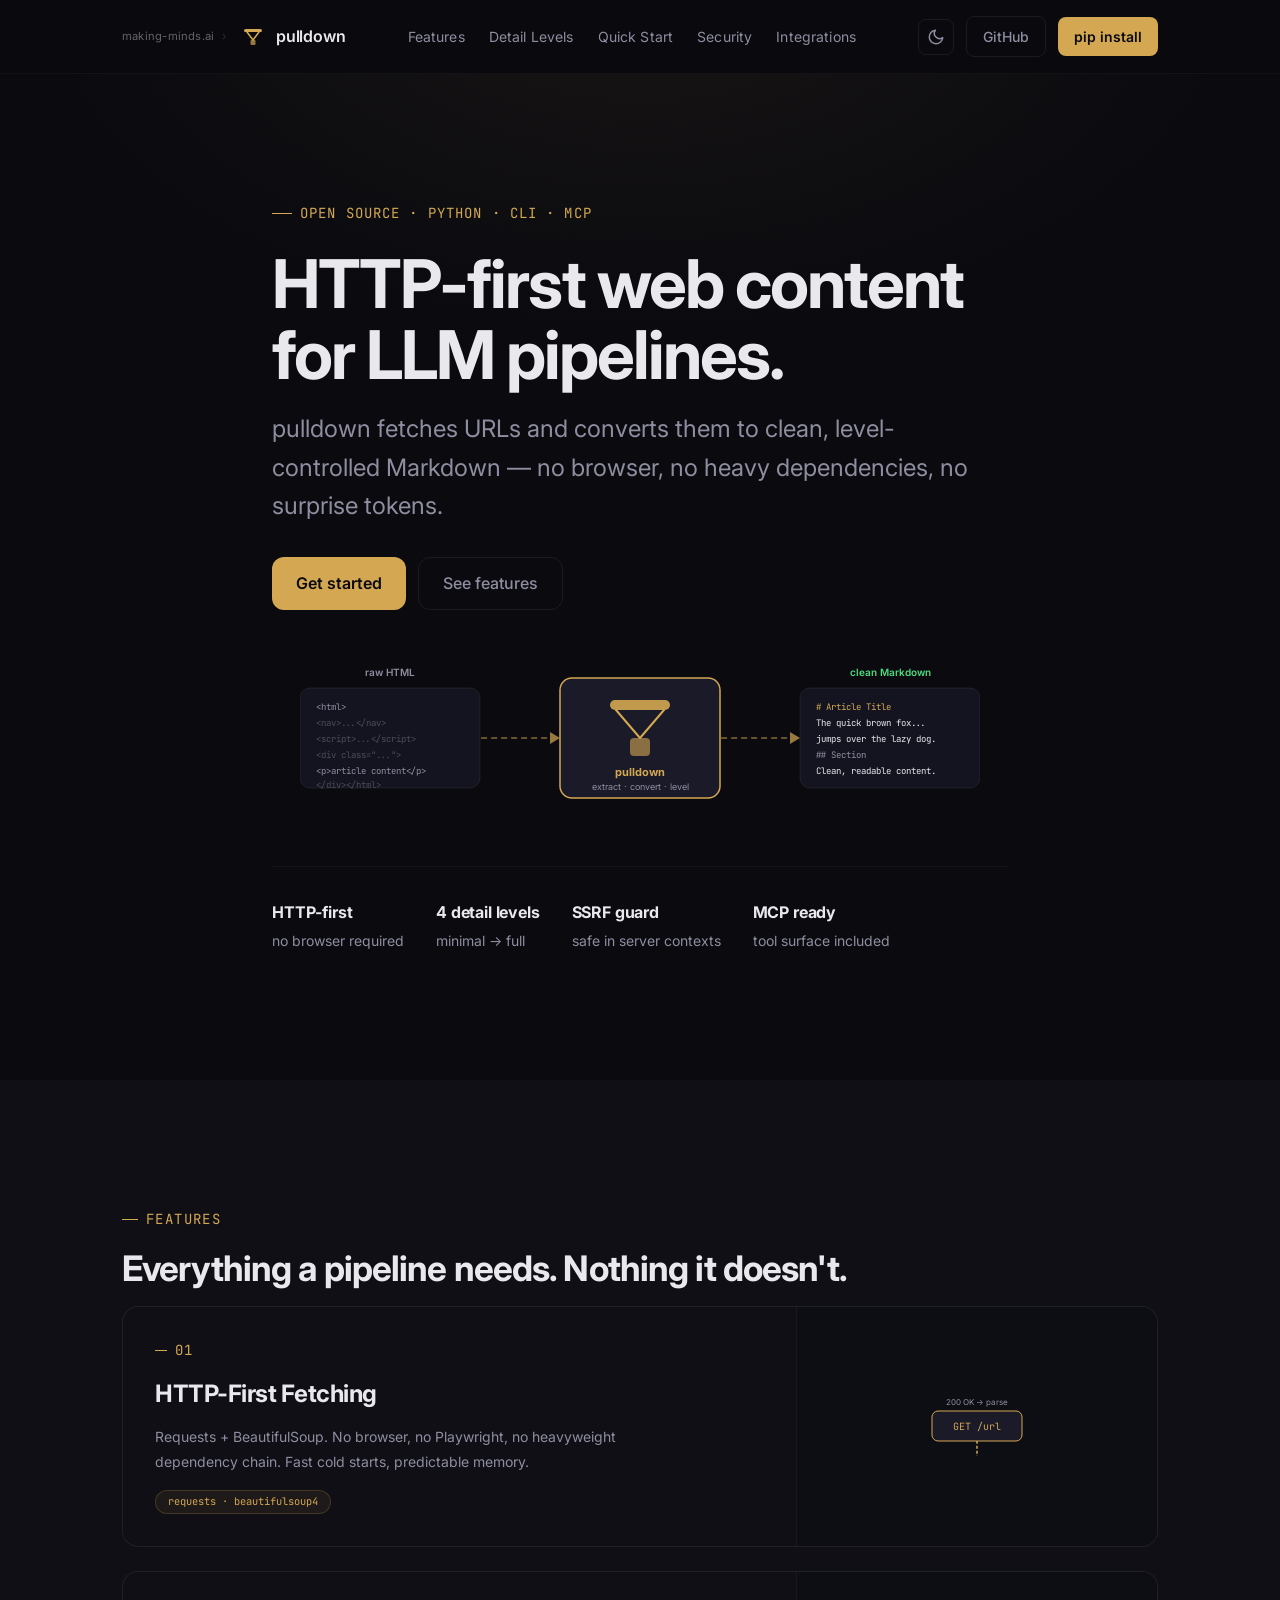
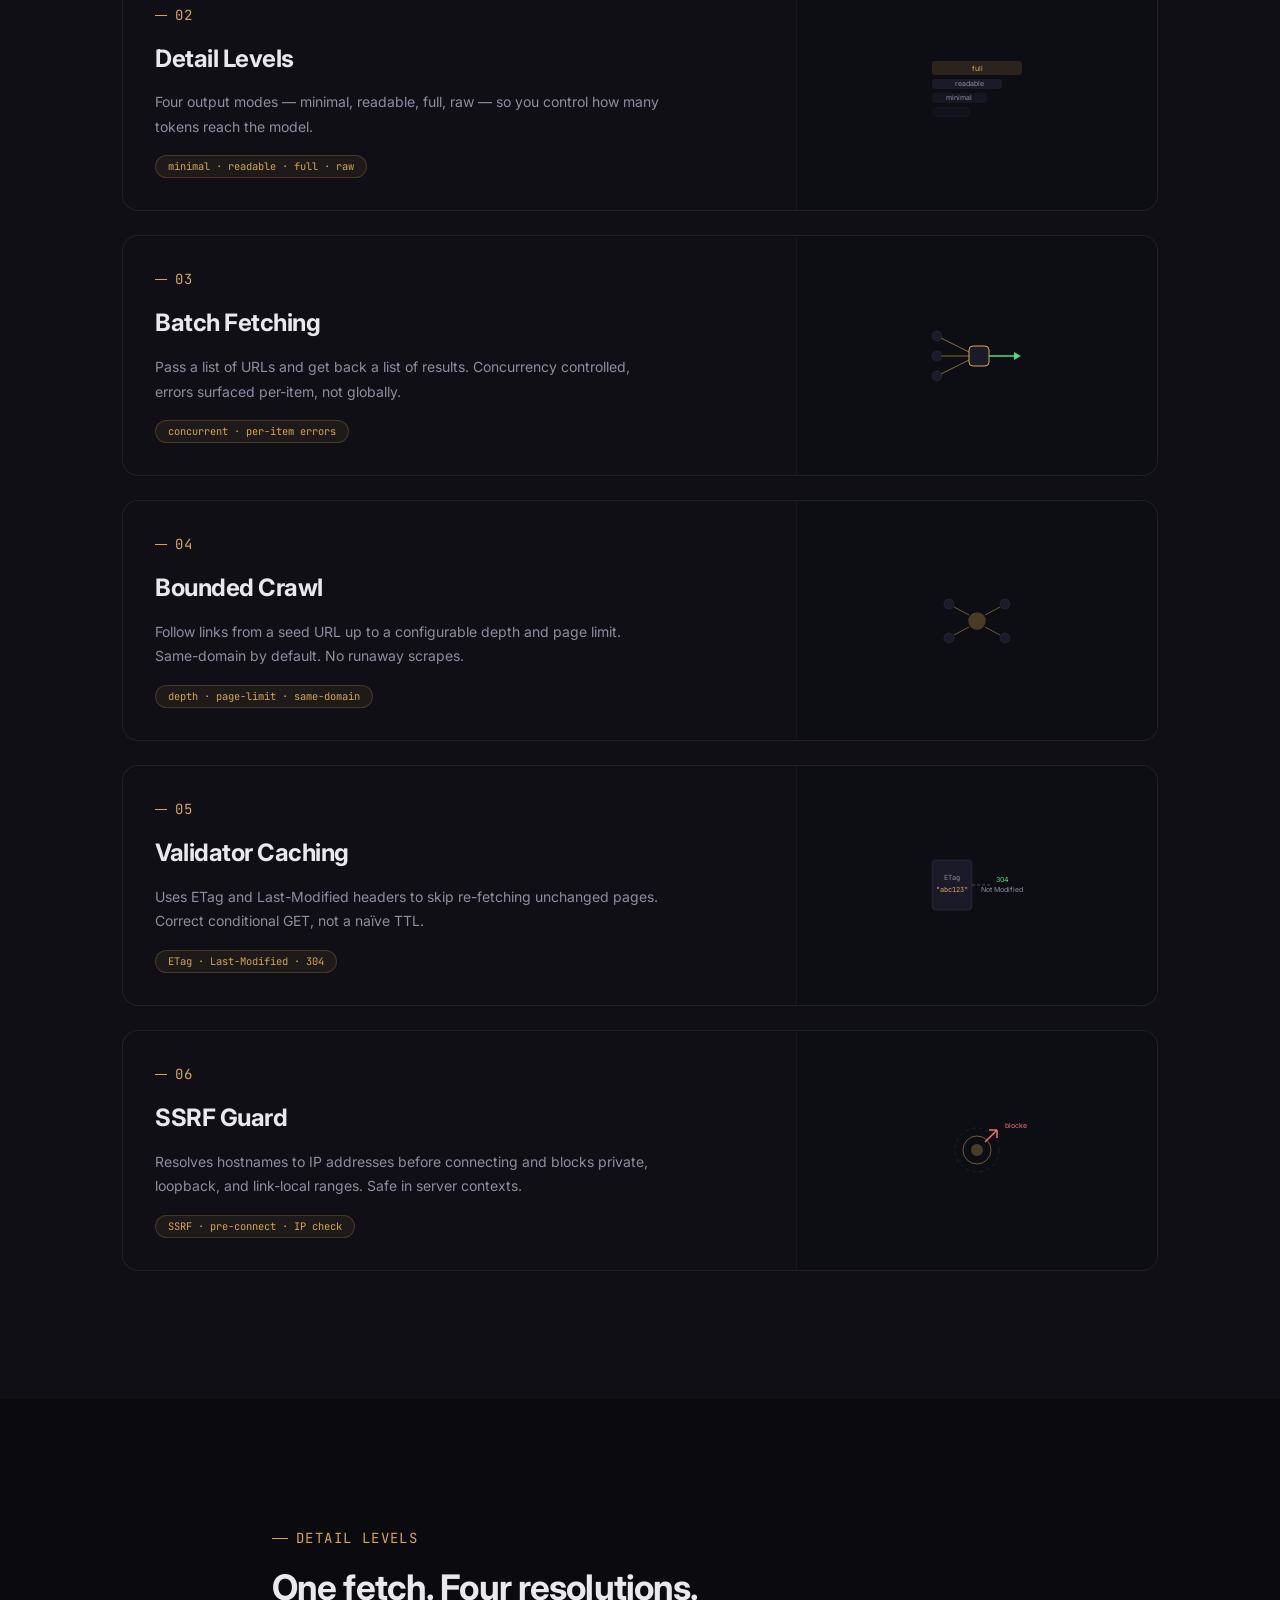
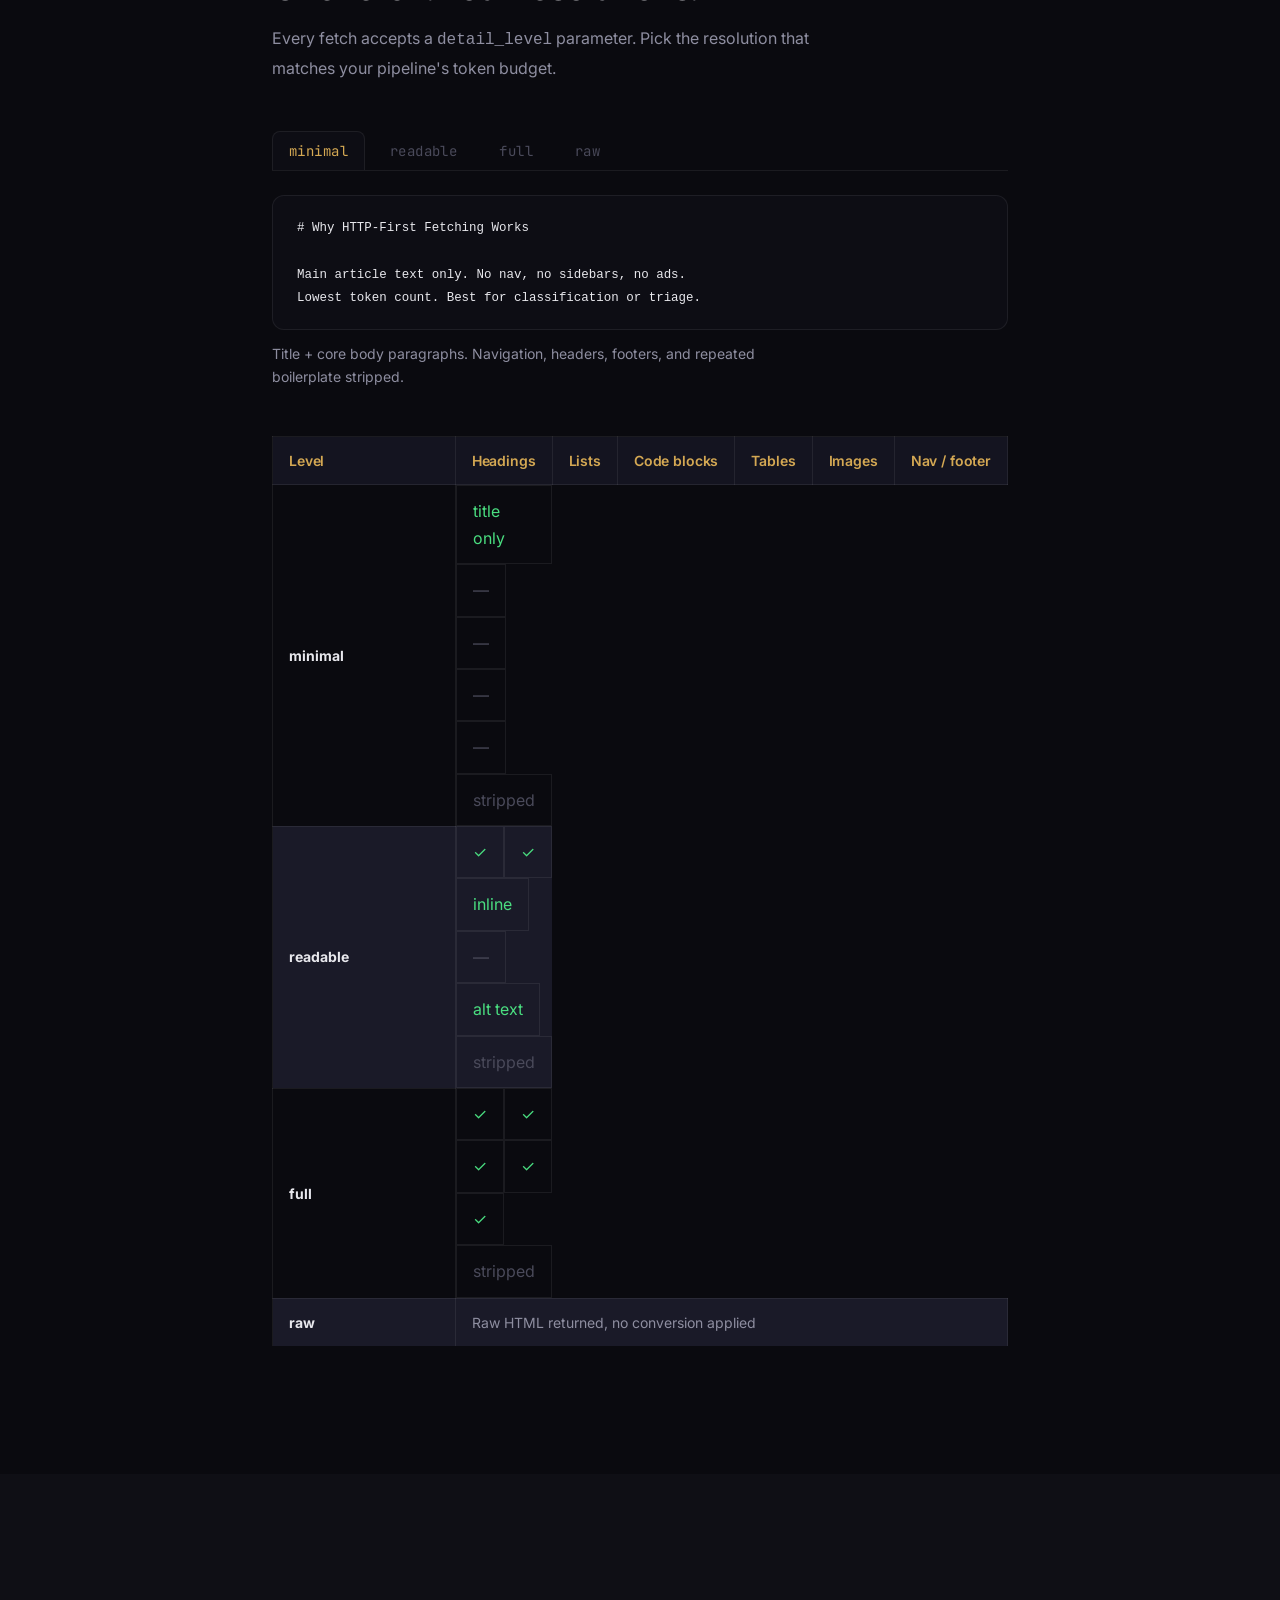
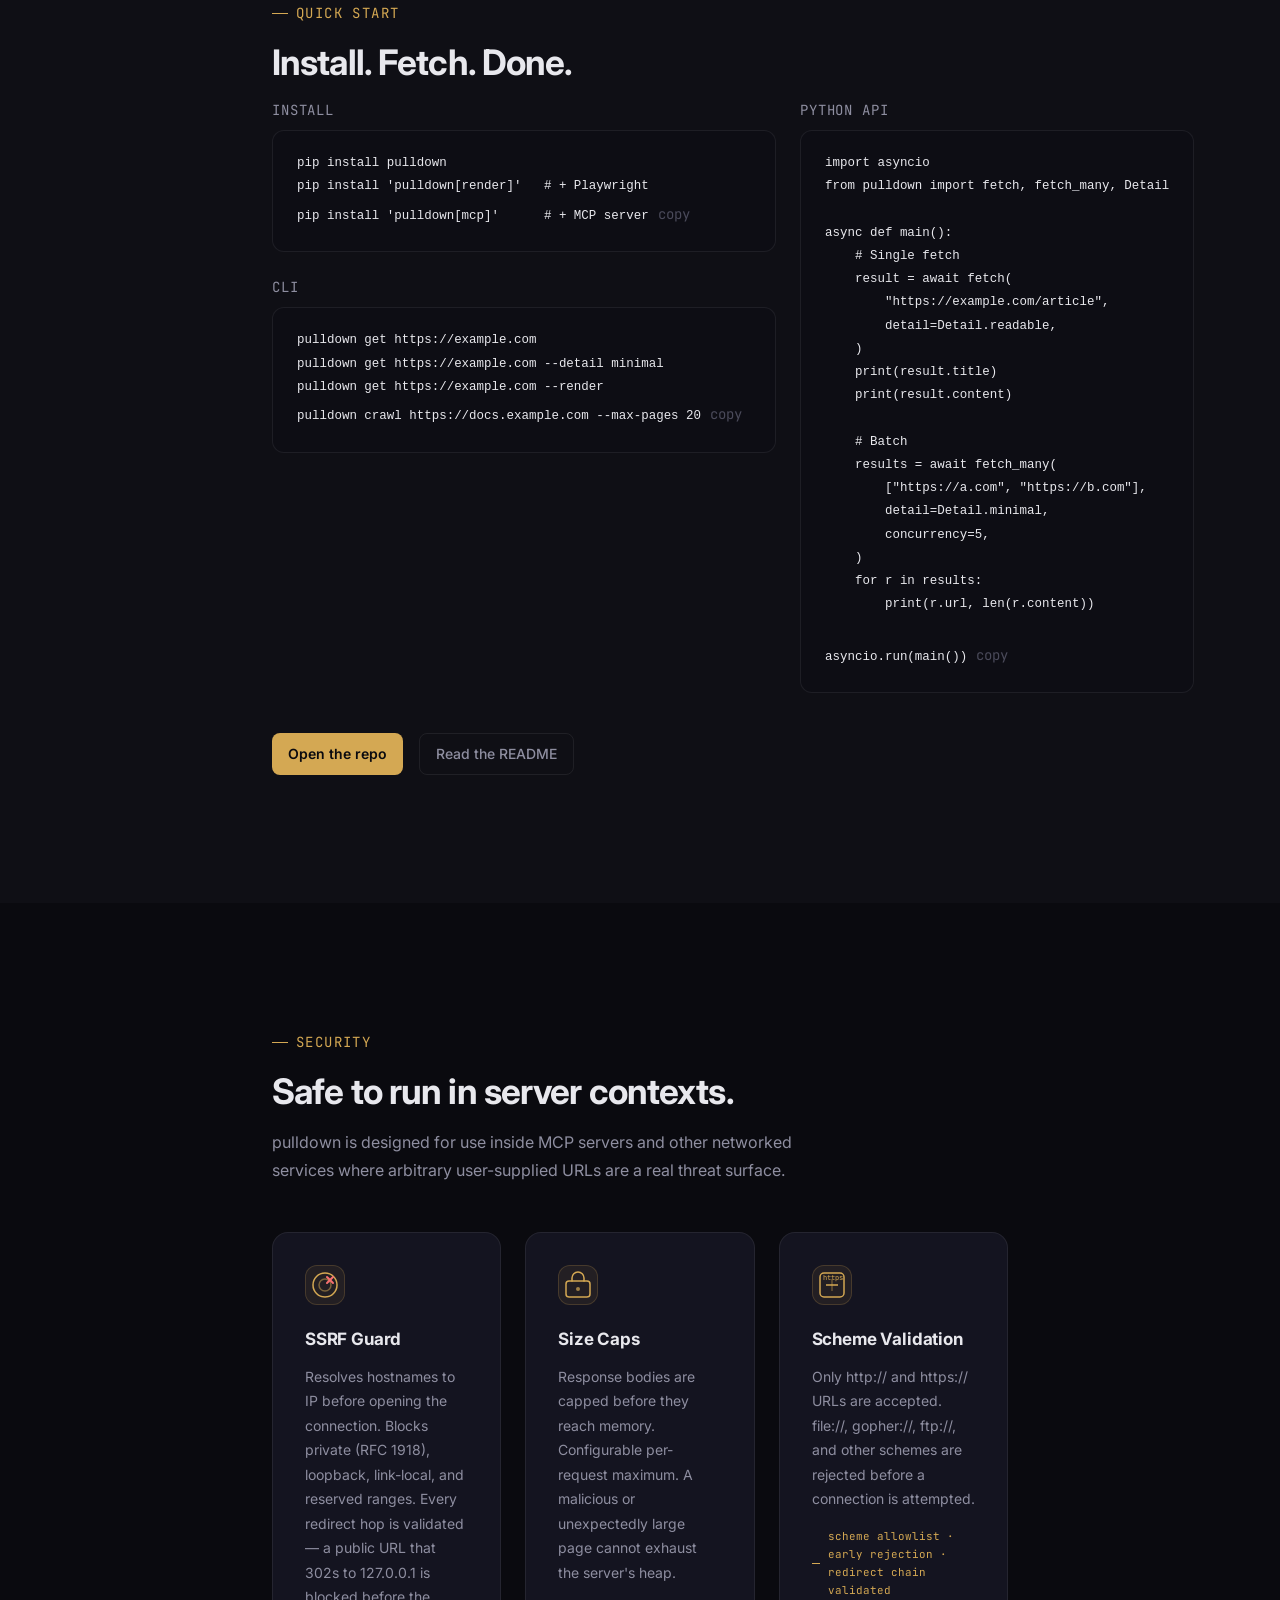
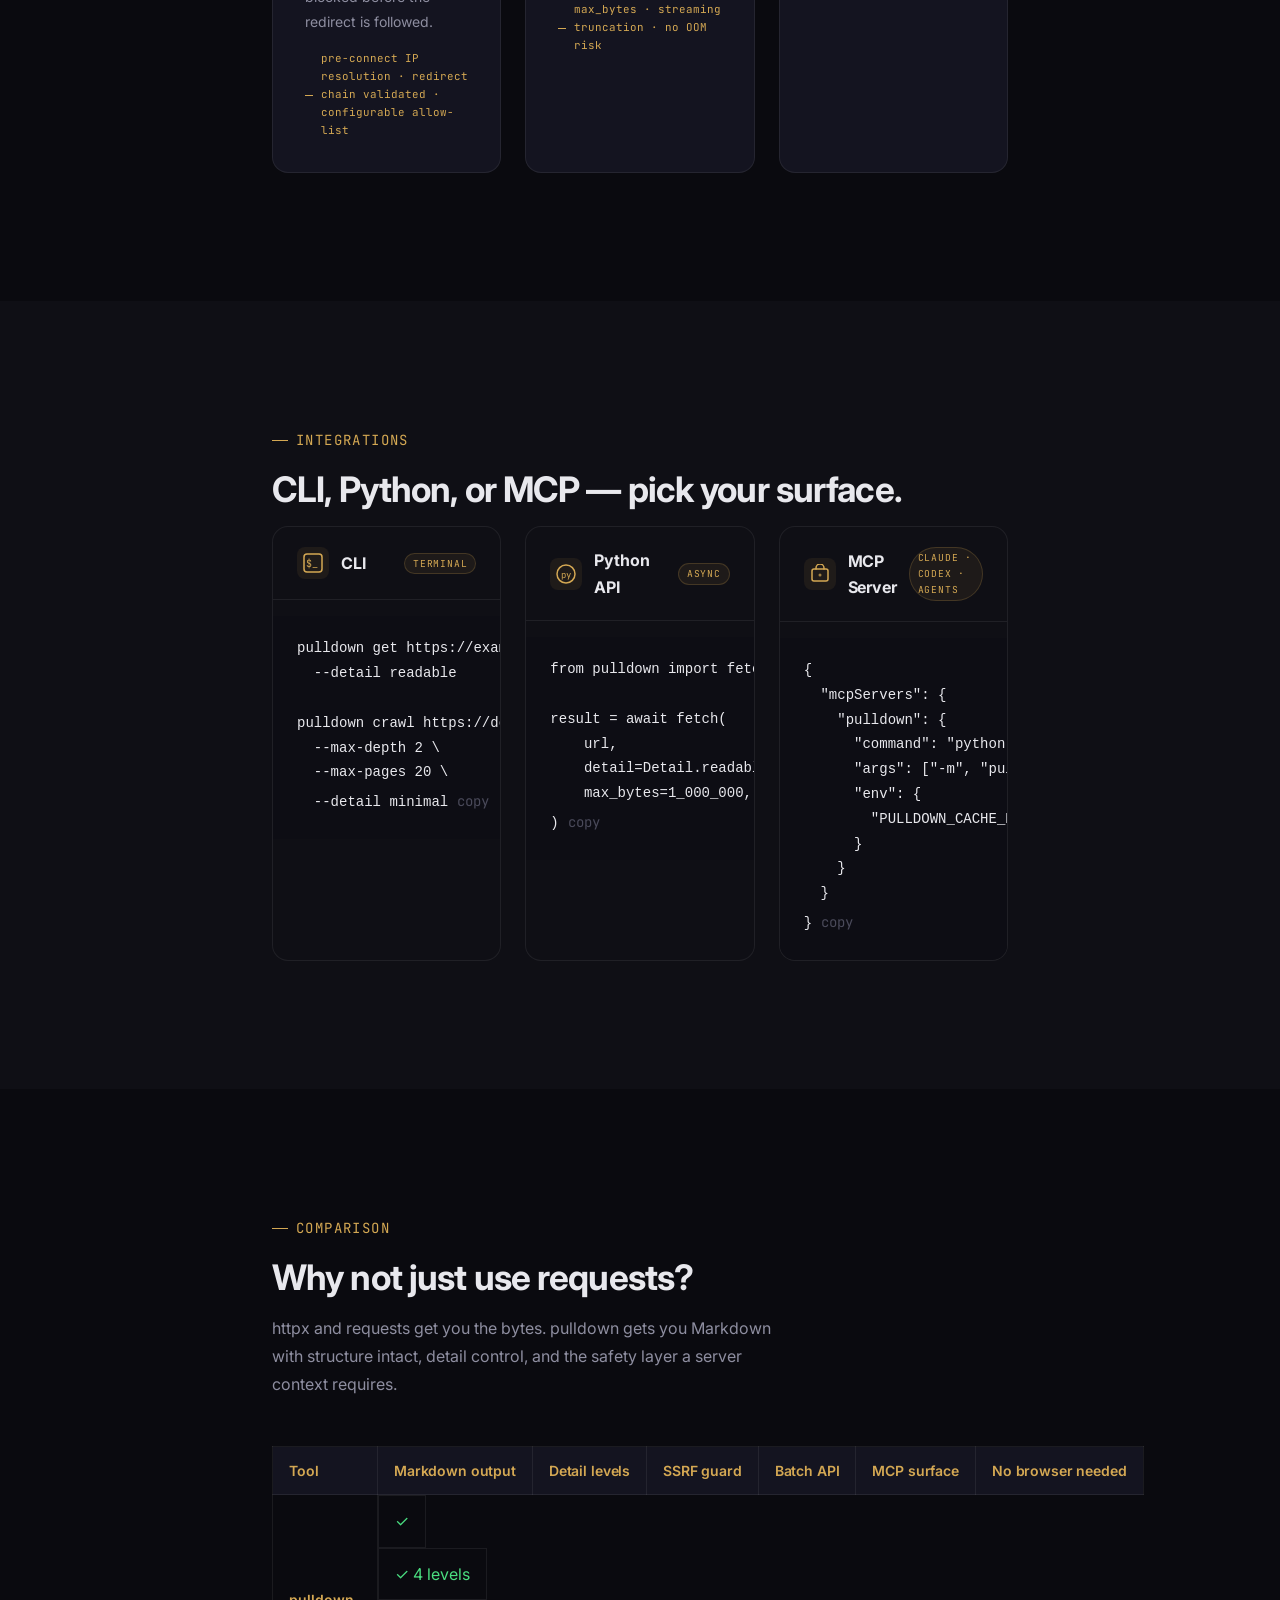
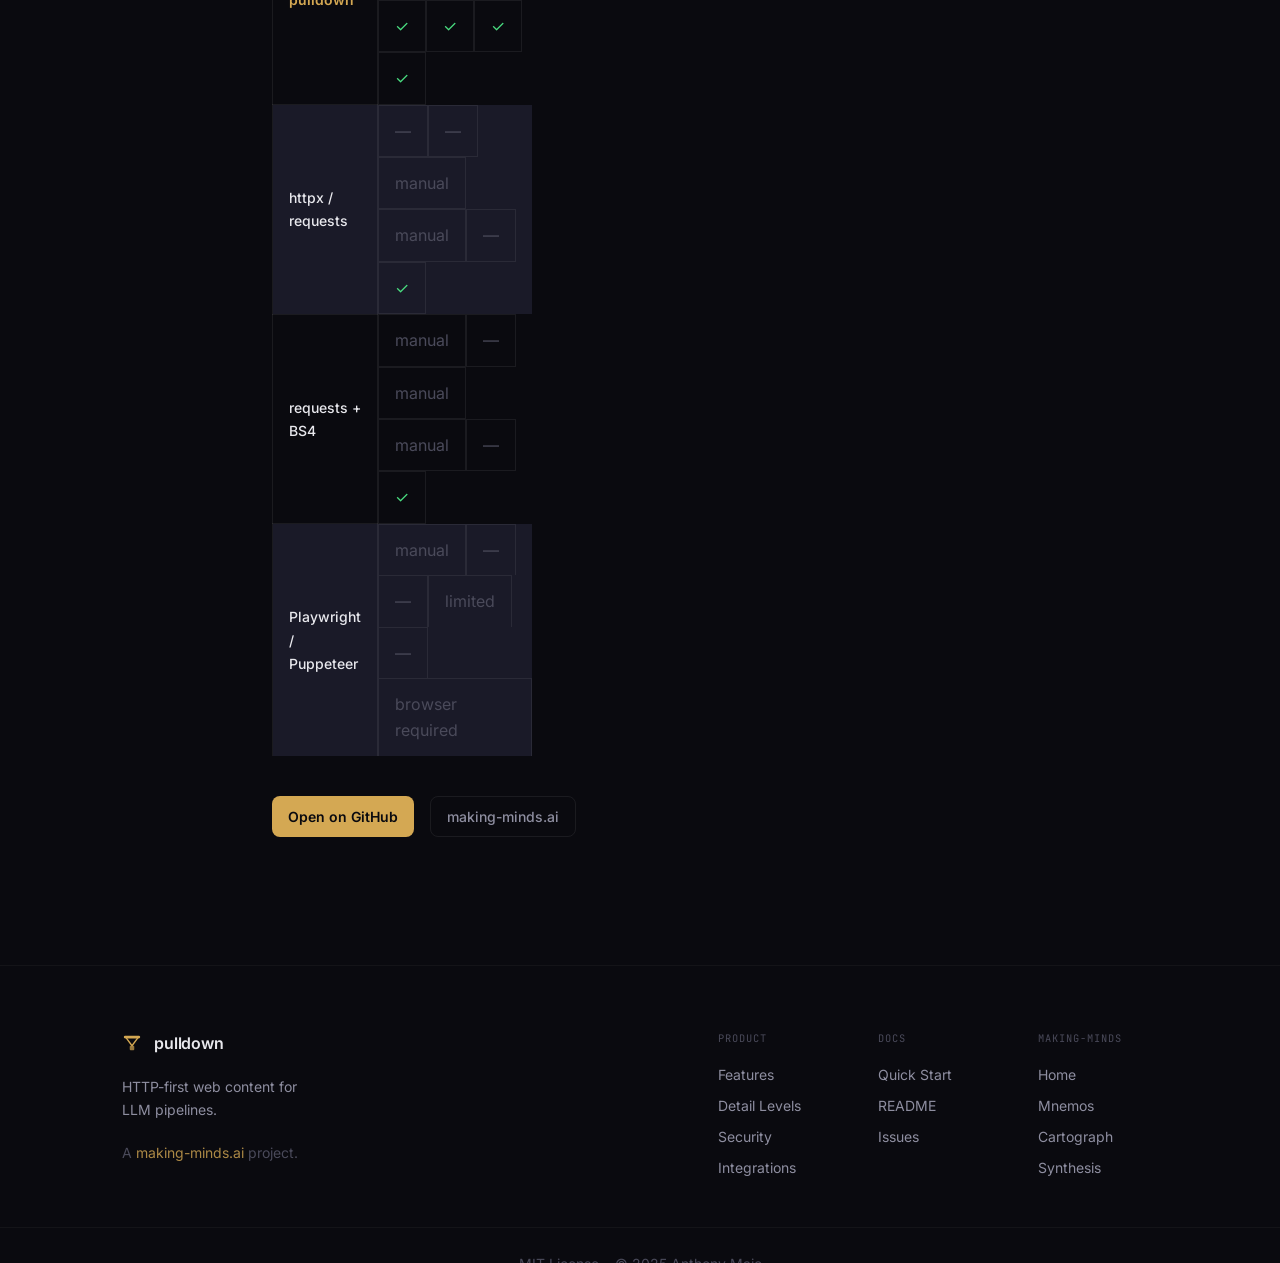
==== commit bbbfbe77: "Fix P0/P1 security and correctness issues, correct website and metadata Security (P0): - fetch() now" ====
--- a/website/index.html
+++ b/website/index.html
@@ -490,35 +490,41 @@
         <div class="quickstart-grid">
           <div class="quickstart-col reveal">
             <div class="code-label">Install</div>
-            <pre class="code-block"><code>pip install pulldown-mcp</code></pre>
+            <pre class="code-block"><code>pip install pulldown
+pip install 'pulldown[render]'   # + Playwright
+pip install 'pulldown[mcp]'      # + MCP server</code></pre>
 
             <div class="code-label" style="margin-top:var(--space-6);">CLI</div>
-            <pre class="code-block"><code>pulldown fetch https://example.com
-pulldown fetch https://example.com --level minimal
-pulldown fetch https://example.com --level full --output out.md
-pulldown batch urls.txt --level readable</code></pre>
+            <pre class="code-block"><code>pulldown get https://example.com
+pulldown get https://example.com --detail minimal
+pulldown get https://example.com --render
+pulldown crawl https://docs.example.com --max-pages 20</code></pre>
           </div>
 
           <div class="quickstart-col reveal">
             <div class="code-label">Python API</div>
-            <pre class="code-block"><code>from pulldown import PulldownClient
-
-client = PulldownClient()
-
-# Single fetch
-result = await client.fetch(
-    "https://example.com/article",
-    detail_level="readable"
-)
-print(result.markdown)
-
-# Batch
-results = await client.fetch_batch(
-    ["https://a.com", "https://b.com"],
-    detail_level="minimal"
-)
-for r in results:
-    print(r.url, len(r.markdown))</code></pre>
+            <pre class="code-block"><code>import asyncio
+from pulldown import fetch, fetch_many, Detail
+
+async def main():
+    # Single fetch
+    result = await fetch(
+        "https://example.com/article",
+        detail=Detail.readable,
+    )
+    print(result.title)
+    print(result.content)
+
+    # Batch
+    results = await fetch_many(
+        ["https://a.com", "https://b.com"],
+        detail=Detail.minimal,
+        concurrency=5,
+    )
+    for r in results:
+        print(r.url, len(r.content))
+
+asyncio.run(main())</code></pre>
           </div>
         </div>
 
@@ -551,8 +557,8 @@
               </svg>
             </div>
             <div class="security-name">SSRF Guard</div>
-            <p class="security-desc">Resolves hostnames to IP before opening the connection. Blocks private (RFC 1918), loopback, link-local, and reserved ranges. The check uses the final resolved address, not the hostname string.</p>
-            <div class="security-detail">pre-connect IP resolution · predicate check · configurable allow-list</div>
+            <p class="security-desc">Resolves hostnames to IP before opening the connection. Blocks private (RFC 1918), loopback, link-local, and reserved ranges. Every redirect hop is validated — a public URL that 302s to 127.0.0.1 is blocked before the redirect is followed.</p>
+            <div class="security-detail">pre-connect IP resolution · redirect chain validated · configurable allow-list</div>
           </article>
 
           <article class="security-card reveal">
@@ -579,7 +585,7 @@
             </div>
             <div class="security-name">Scheme Validation</div>
             <p class="security-desc">Only http:// and https:// URLs are accepted. file://, gopher://, ftp://, and other schemes are rejected before a connection is attempted.</p>
-            <div class="security-detail">scheme allowlist · early rejection · no redirect bypass</div>
+            <div class="security-detail">scheme allowlist · early rejection · redirect chain validated</div>
           </article>
         </div>
       </div>
@@ -606,14 +612,13 @@
               <div class="integration-title">CLI</div>
               <div class="integration-badge">terminal</div>
             </div>
-            <pre class="code-block" style="margin-top:var(--space-4);font-size:var(--text-xs);"><code>pulldown fetch https://example.com \
-  --level readable \
-  --output article.md
+            <pre class="code-block" style="margin-top:var(--space-4);font-size:var(--text-xs);"><code>pulldown get https://example.com \
+  --detail readable
 
 pulldown crawl https://docs.example.com \
-  --depth 2 \
+  --max-depth 2 \
   --max-pages 20 \
-  --level minimal</code></pre>
+  --detail minimal</code></pre>
           </article>
 
           <article class="integration-panel reveal">
@@ -627,16 +632,12 @@
               <div class="integration-title">Python API</div>
               <div class="integration-badge">async</div>
             </div>
-            <pre class="code-block" style="margin-top:var(--space-4);font-size:var(--text-xs);"><code>from pulldown import PulldownClient
-
-client = PulldownClient(
+            <pre class="code-block" style="margin-top:var(--space-4);font-size:var(--text-xs);"><code>from pulldown import fetch, Detail
+
+result = await fetch(
+    url,
+    detail=Detail.readable,
     max_bytes=1_000_000,
-    ssrf_guard=True,
-)
-
-result = await client.fetch(
-    url,
-    detail_level="readable",
 )</code></pre>
           </article>
 
@@ -656,10 +657,9 @@
   "mcpServers": {
     "pulldown": {
       "command": "python",
-      "args": ["-m", "pulldown.mcp"],
+      "args": ["-m", "pulldown.mcp_server"],
       "env": {
-        "PULLDOWN_SSRF_GUARD": "true",
-        "PULLDOWN_MAX_BYTES": "1000000"
+        "PULLDOWN_CACHE_DIR": "~/.cache/pulldown"
       }
     }
   }
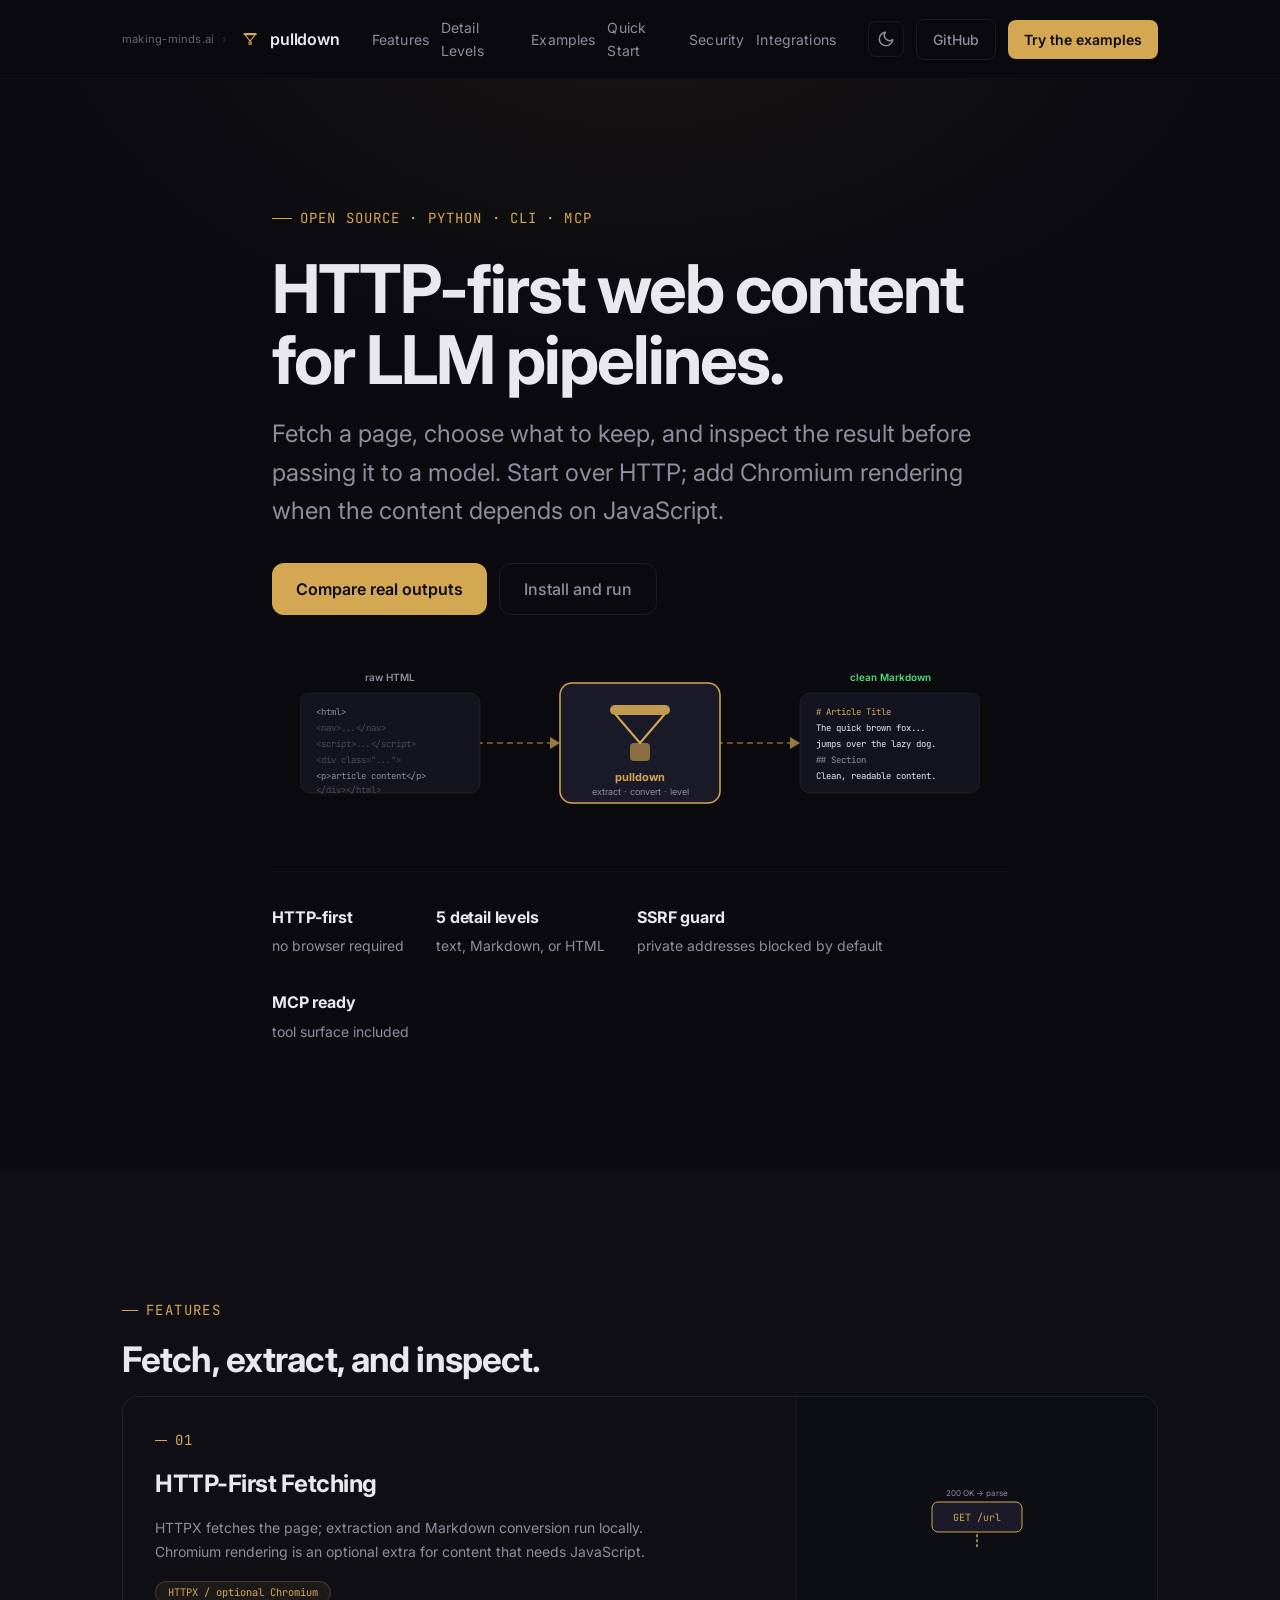
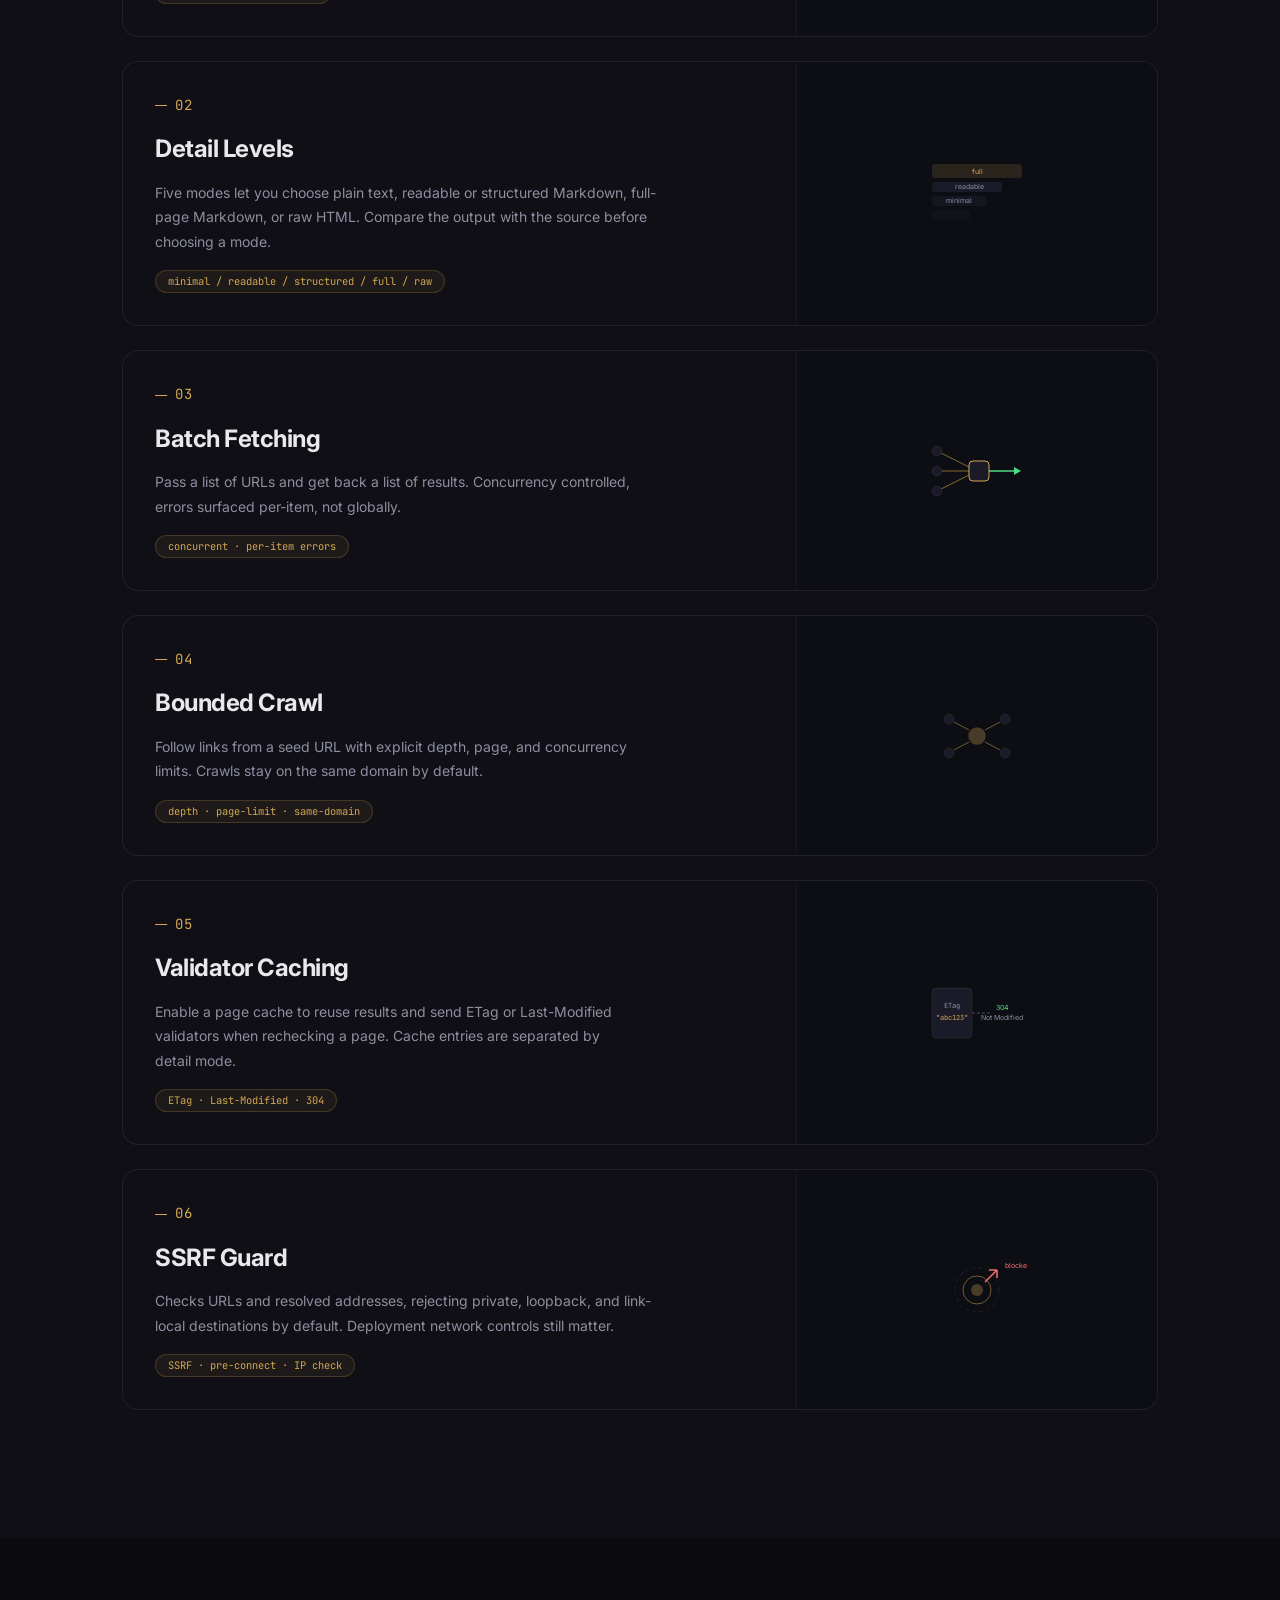
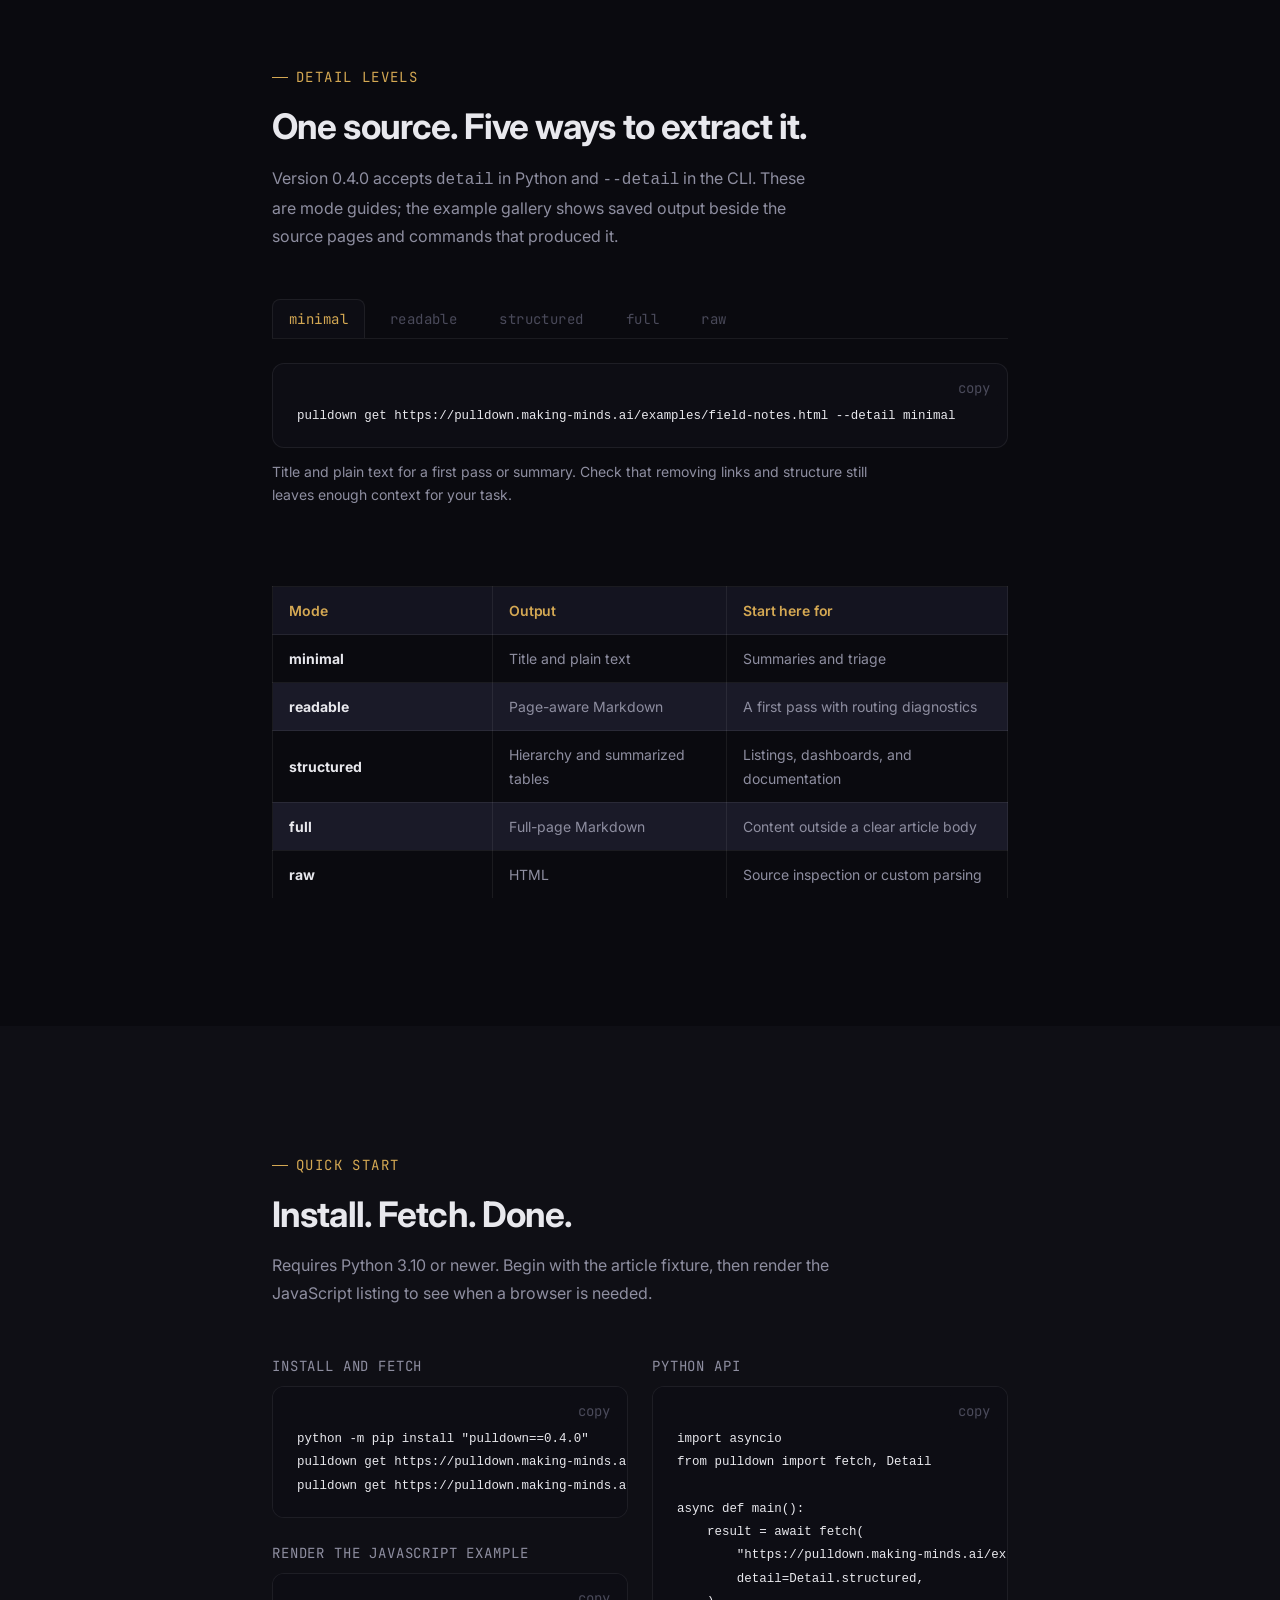
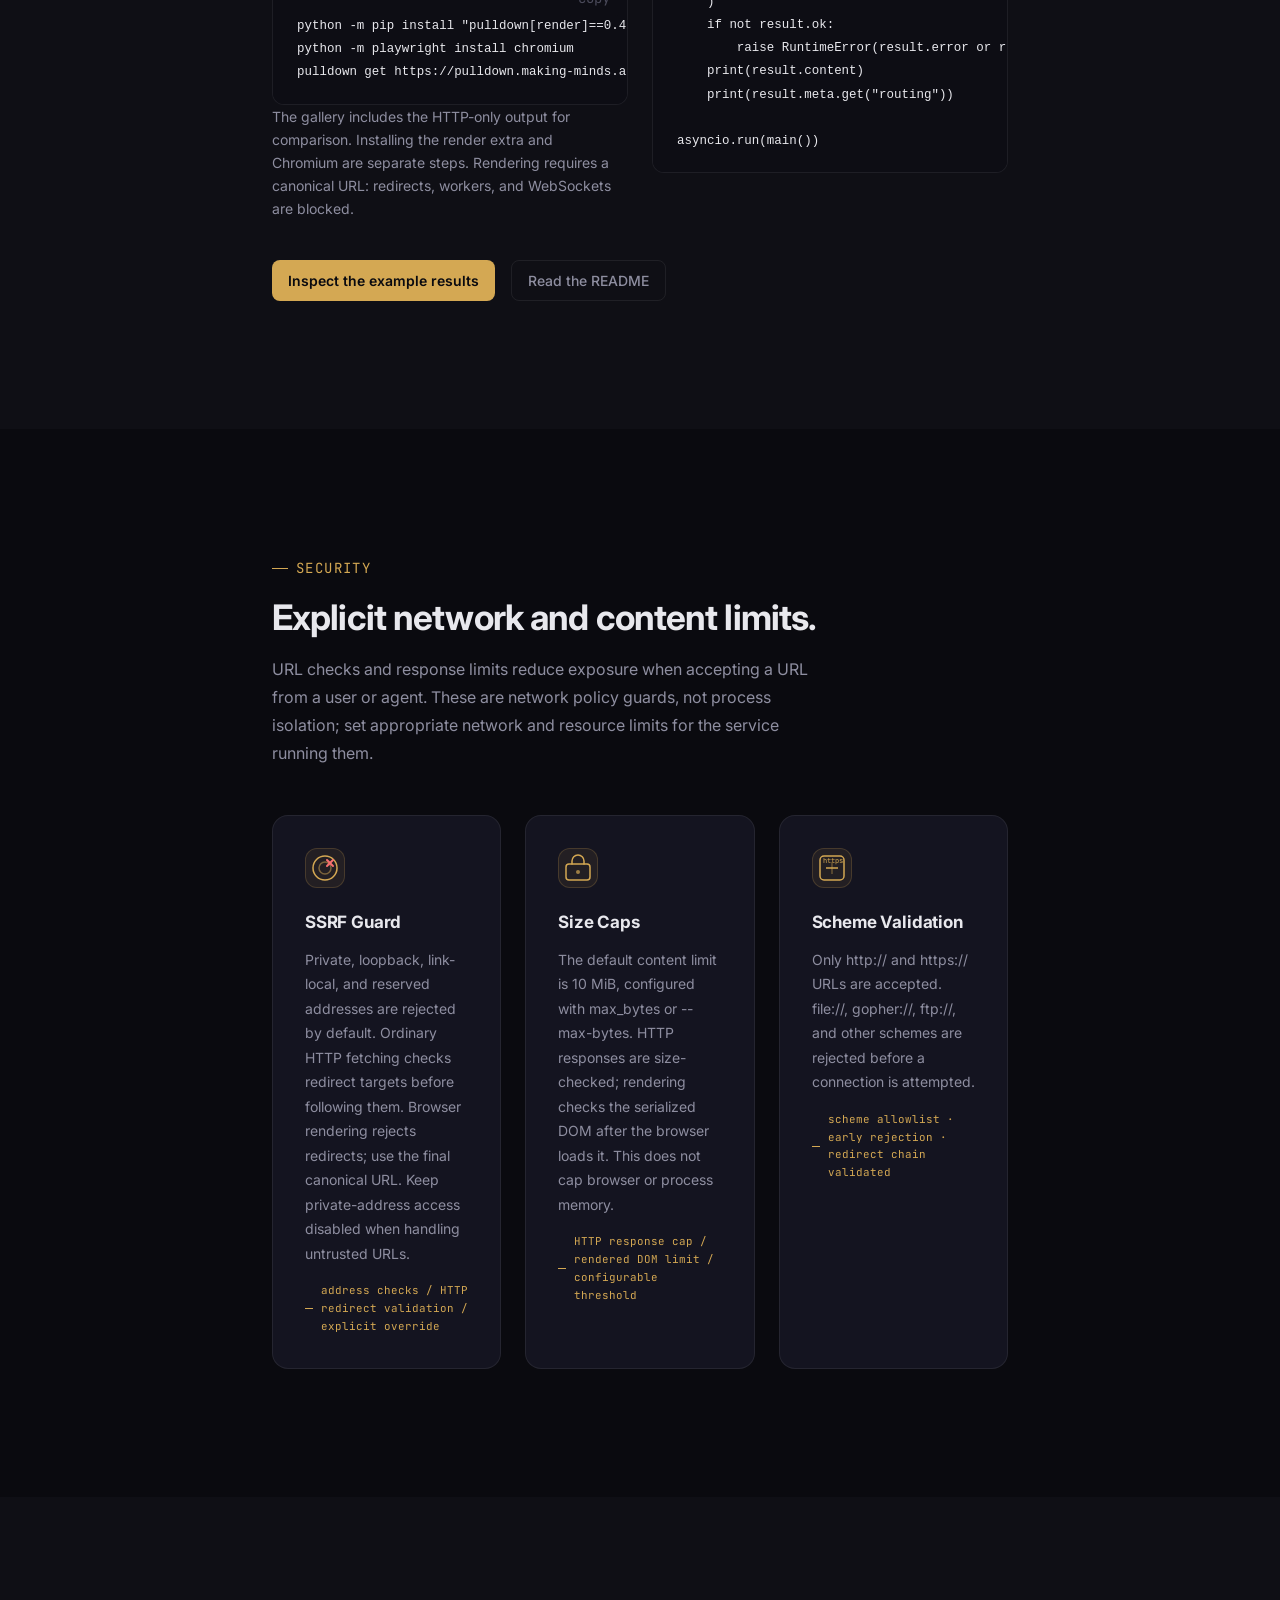
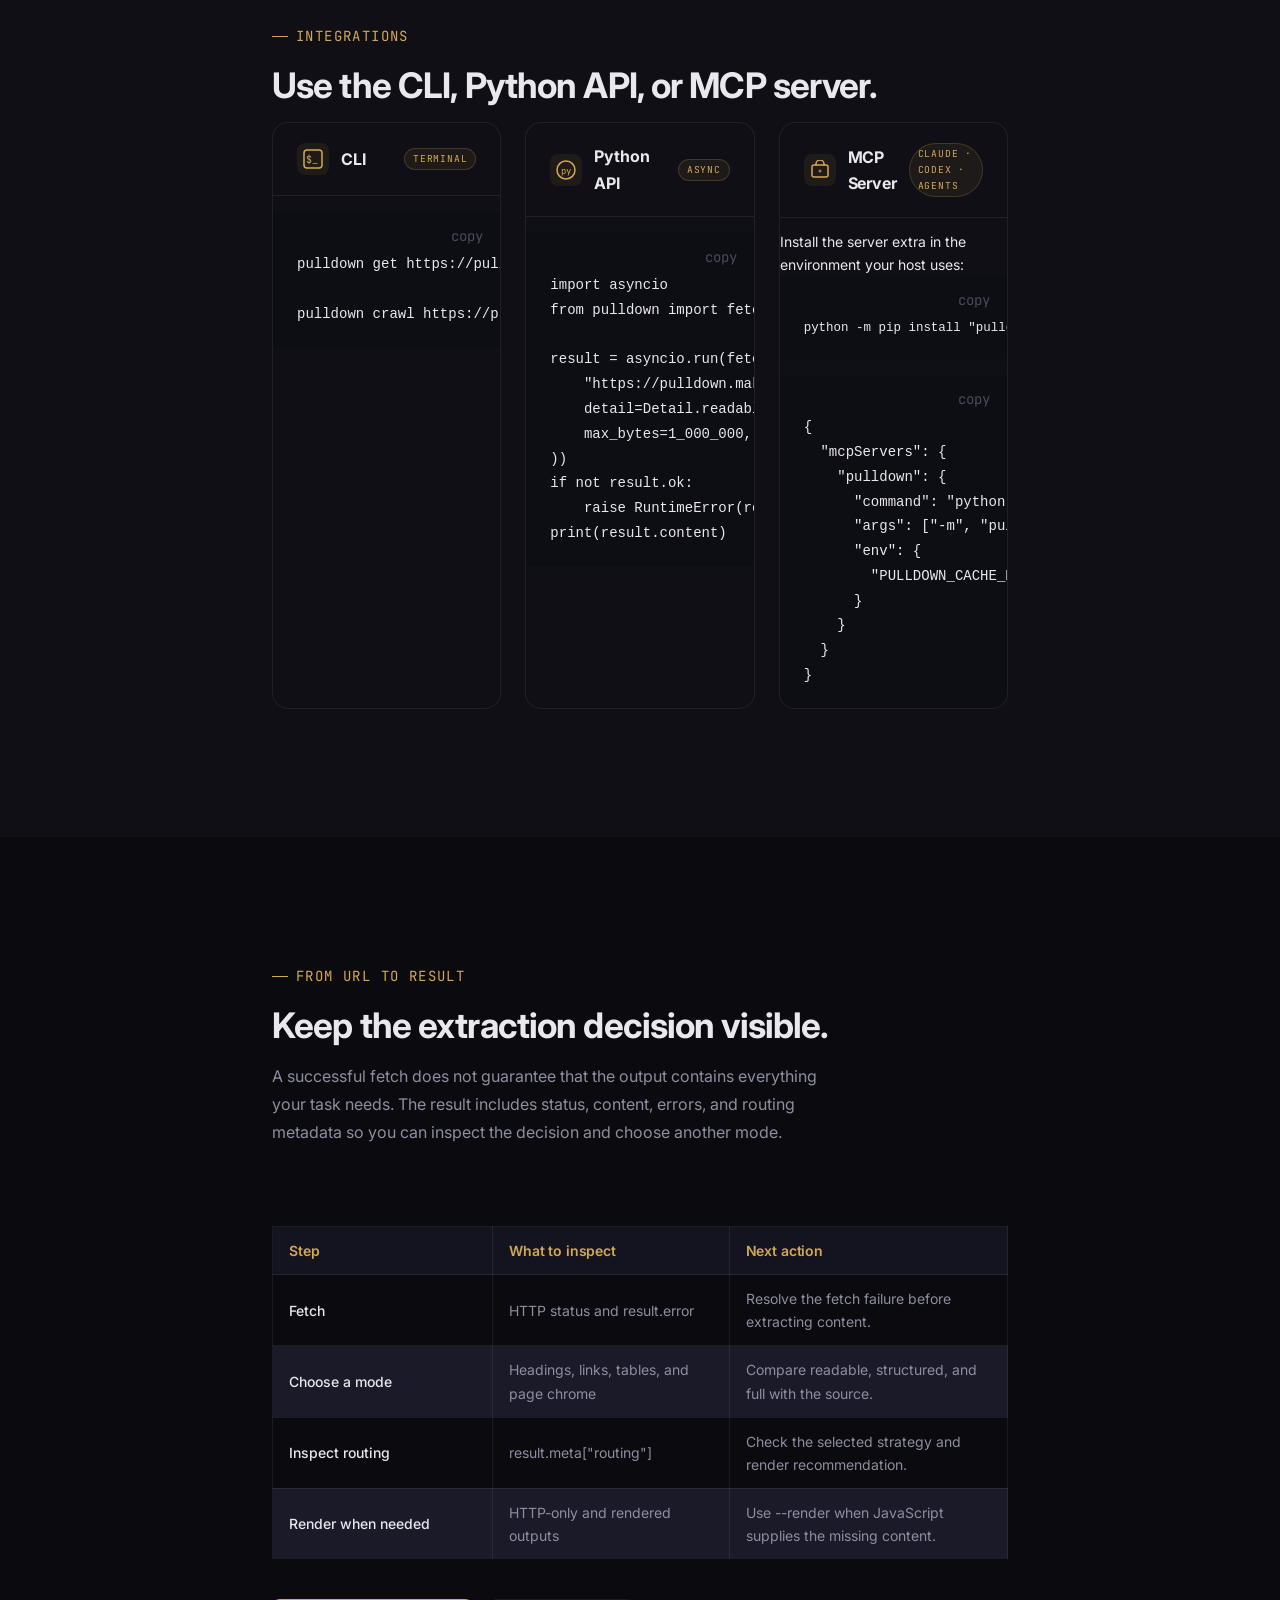
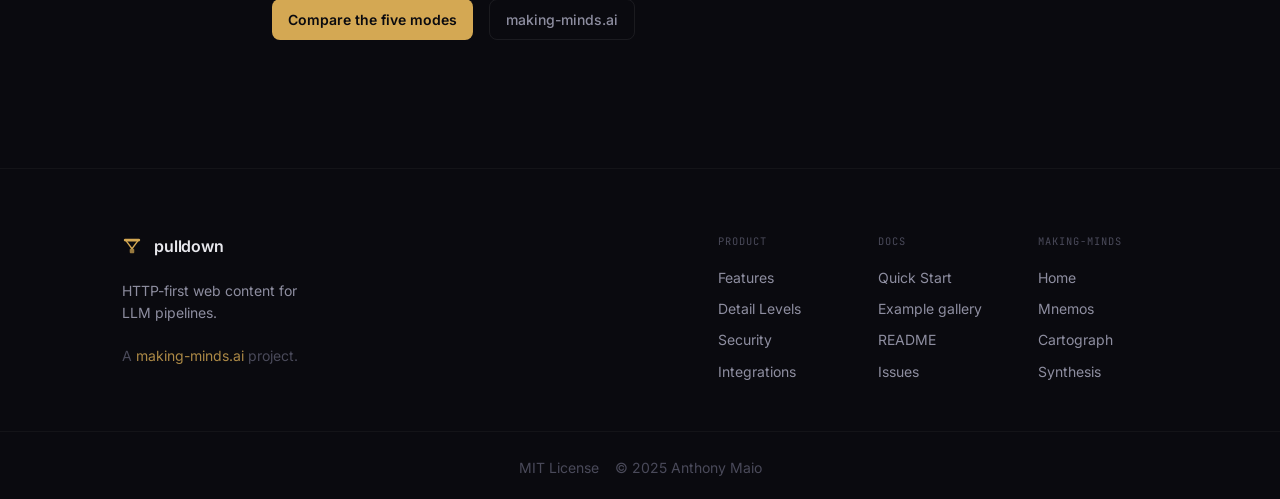
==== commit 7d005a9d: "Make pulldown 0.4.0 installable with verified extraction examples" ====
--- a/website/index.html
+++ b/website/index.html
@@ -3,9 +3,9 @@
 <head>
   <meta charset="UTF-8">
   <meta name="viewport" content="width=device-width, initial-scale=1.0">
-  <title>pulldown — HTTP-first web content for LLM pipelines</title>
-  <meta name="description" content="pulldown fetches URLs and converts them to clean, level-controlled Markdown — built for LLM pipelines, MCP servers, and CLI workflows.">
-  <meta property="og:title" content="pulldown — HTTP-first web content for LLM pipelines">
+  <title>pulldown -- HTTP-first web content for LLM pipelines</title>
+  <meta name="description" content="Compare five extraction modes on real pages. Fetch text, Markdown, or HTML with pulldown's CLI, Python API, and MCP server.">
+  <meta property="og:title" content="pulldown -- HTTP-first web content for LLM pipelines">
   <meta property="og:description" content="Fetch URLs. Get clean Markdown. Control detail levels. Built for LLM pipelines and MCP servers.">
   <meta property="og:type" content="website">
   <meta name="theme-color" content="#d4a853">
@@ -55,9 +55,14 @@
 
     /* Detail level panel code */
     .detail-panel pre { margin: 0; }
+    pre.code-block { overflow-x: auto; padding-top: var(--space-10); }
+    .code-block .code-copy { position: absolute; top: var(--space-2); right: var(--space-2); background: var(--color-surface-code); }
+    .quickstart-col, .integration-panel, .feature-card-body { min-width: 0; }
+    .feature-tag { max-width: 100%; }
+    .hero-actions .btn-primary, .cta-row .btn-primary { display: inline-flex; }
 
     /* Mobile nav */
-    .nav-links { display: flex; }
+    .nav-links { display: flex; gap: var(--space-3); }
     .mobile-toggle { display: none; }
     @media (max-width: 820px) {
       .nav-links {
@@ -99,6 +104,7 @@
       <div class="nav-links" id="nav-links">
         <a href="#features">Features</a>
         <a href="#detail-levels">Detail Levels</a>
+        <a href="examples/index.html">Examples</a>
         <a href="#quickstart">Quick Start</a>
         <a href="#security">Security</a>
         <a href="#integrations">Integrations</a>
@@ -124,7 +130,7 @@
           </svg>
         </button>
         <a class="btn btn-ghost" href="https://github.com/anthony-maio/pulldown" target="_blank" rel="noopener noreferrer">GitHub</a>
-        <a class="btn btn-primary" href="#quickstart">pip install</a>
+        <a class="btn btn-primary" href="examples/index.html">Try the examples</a>
         <button class="mobile-toggle" type="button" aria-label="Toggle navigation" aria-controls="nav-links" aria-expanded="false">☰</button>
       </div>
     </div>
@@ -140,13 +146,13 @@
         <div class="hero-eyebrow reveal">Open Source · Python · CLI · MCP</div>
         <h1 class="hero-headline reveal">HTTP-first web content<br>for LLM pipelines.</h1>
         <p class="hero-lead reveal">
-          pulldown fetches URLs and converts them to clean, level-controlled Markdown —
-          no browser, no heavy dependencies, no surprise tokens.
+          Fetch a page, choose what to keep, and inspect the result before passing it to a model.
+          Start over HTTP; add Chromium rendering when the content depends on JavaScript.
         </p>
 
         <div class="hero-actions reveal">
-          <a class="btn btn-primary" href="#quickstart">Get started</a>
-          <a class="btn btn-ghost" href="#features">See features</a>
+          <a class="btn btn-primary" href="examples/index.html">Compare real outputs</a>
+          <a class="btn btn-ghost" href="#quickstart">Install and run</a>
         </div>
 
         <!-- Pipeline animation -->
@@ -202,12 +208,12 @@
             <span>no browser required</span>
           </div>
           <div class="hero-stat">
-            <strong>4 detail levels</strong>
-            <span>minimal → full</span>
+            <strong>5 detail levels</strong>
+            <span>text, Markdown, or HTML</span>
           </div>
           <div class="hero-stat">
             <strong>SSRF guard</strong>
-            <span>safe in server contexts</span>
+            <span>private addresses blocked by default</span>
           </div>
           <div class="hero-stat">
             <strong>MCP ready</strong>
@@ -223,7 +229,7 @@
     <section id="features" style="background:var(--color-surface);">
       <div class="container--wide">
         <div class="section-label reveal">Features</div>
-        <h2 class="section-headline reveal">Everything a pipeline needs. Nothing it doesn't.</h2>
+        <h2 class="section-headline reveal">Fetch, extract, and inspect.</h2>
 
         <div class="feature-grid">
 
@@ -231,8 +237,8 @@
             <div class="feature-card-body">
               <div class="feature-number">01</div>
               <div class="feature-name">HTTP-First Fetching</div>
-              <p class="feature-desc">Requests + BeautifulSoup. No browser, no Playwright, no heavyweight dependency chain. Fast cold starts, predictable memory.</p>
-              <div class="feature-tag">requests · beautifulsoup4</div>
+              <p class="feature-desc">HTTPX fetches the page; extraction and Markdown conversion run locally. Chromium rendering is an optional extra for content that needs JavaScript.</p>
+              <div class="feature-tag">HTTPX / optional Chromium</div>
             </div>
             <div class="feature-visual" aria-hidden="true">
               <svg width="100" height="70" viewBox="0 0 100 70" fill="none">
@@ -250,8 +256,8 @@
             <div class="feature-card-body">
               <div class="feature-number">02</div>
               <div class="feature-name">Detail Levels</div>
-              <p class="feature-desc">Four output modes — minimal, readable, full, raw — so you control how many tokens reach the model.</p>
-              <div class="feature-tag">minimal · readable · full · raw</div>
+              <p class="feature-desc">Five modes let you choose plain text, readable or structured Markdown, full-page Markdown, or raw HTML. Compare the output with the source before choosing a mode.</p>
+              <div class="feature-tag">minimal / readable / structured / full / raw</div>
             </div>
             <div class="feature-visual" aria-hidden="true">
               <svg width="100" height="70" viewBox="0 0 100 70" fill="none">
@@ -292,7 +298,7 @@
             <div class="feature-card-body">
               <div class="feature-number">04</div>
               <div class="feature-name">Bounded Crawl</div>
-              <p class="feature-desc">Follow links from a seed URL up to a configurable depth and page limit. Same-domain by default. No runaway scrapes.</p>
+              <p class="feature-desc">Follow links from a seed URL with explicit depth, page, and concurrency limits. Crawls stay on the same domain by default.</p>
               <div class="feature-tag">depth · page-limit · same-domain</div>
             </div>
             <div class="feature-visual" aria-hidden="true">
@@ -314,7 +320,7 @@
             <div class="feature-card-body">
               <div class="feature-number">05</div>
               <div class="feature-name">Validator Caching</div>
-              <p class="feature-desc">Uses ETag and Last-Modified headers to skip re-fetching unchanged pages. Correct conditional GET, not a naïve TTL.</p>
+              <p class="feature-desc">Enable a page cache to reuse results and send ETag or Last-Modified validators when rechecking a page. Cache entries are separated by detail mode.</p>
               <div class="feature-tag">ETag · Last-Modified · 304</div>
             </div>
             <div class="feature-visual" aria-hidden="true">
@@ -333,7 +339,7 @@
             <div class="feature-card-body">
               <div class="feature-number">06</div>
               <div class="feature-name">SSRF Guard</div>
-              <p class="feature-desc">Resolves hostnames to IP addresses before connecting and blocks private, loopback, and link-local ranges. Safe in server contexts.</p>
+              <p class="feature-desc">Checks URLs and resolved addresses, rejecting private, loopback, and link-local destinations by default. Deployment network controls still matter.</p>
               <div class="feature-tag">SSRF · pre-connect · IP check</div>
             </div>
             <div class="feature-visual" aria-hidden="true">
@@ -360,119 +366,54 @@
     <section id="detail-levels">
       <div class="container">
         <div class="section-label reveal">Detail Levels</div>
-        <h2 class="section-headline reveal">One fetch. Four resolutions.</h2>
+        <h2 class="section-headline reveal">One source. Five ways to extract it.</h2>
         <p class="section-intro reveal">
-          Every fetch accepts a <code>detail_level</code> parameter. Pick the resolution that matches your pipeline's token budget.
+          Version 0.4.0 accepts <code>detail</code> in Python and <code>--detail</code> in the CLI.
+          These are mode guides; <a href="examples/index.html">the example gallery</a> shows saved output beside the source pages and commands that produced it.
         </p>
 
-        <div class="detail-tabs reveal" role="tablist" aria-label="Detail level examples">
+        <div class="detail-tabs reveal" role="tablist" aria-label="Detail level guide">
           <button class="detail-tab active" role="tab" aria-selected="true" aria-controls="panel-minimal" id="tab-minimal">minimal</button>
           <button class="detail-tab" role="tab" aria-selected="false" aria-controls="panel-readable" id="tab-readable">readable</button>
+          <button class="detail-tab" role="tab" aria-selected="false" aria-controls="panel-structured" id="tab-structured">structured</button>
           <button class="detail-tab" role="tab" aria-selected="false" aria-controls="panel-full" id="tab-full">full</button>
           <button class="detail-tab" role="tab" aria-selected="false" aria-controls="panel-raw" id="tab-raw">raw</button>
         </div>
 
         <div class="detail-panel active" id="panel-minimal" role="tabpanel" aria-labelledby="tab-minimal">
-          <pre><code># Why HTTP-First Fetching Works
-
-Main article text only. No nav, no sidebars, no ads.
-Lowest token count. Best for classification or triage.</code></pre>
-          <p style="margin-top:var(--space-3);font-size:var(--text-xs);color:var(--color-text-muted);">Title + core body paragraphs. Navigation, headers, footers, and repeated boilerplate stripped.</p>
+          <pre class="code-block"><code>pulldown get https://pulldown.making-minds.ai/examples/field-notes.html --detail minimal</code></pre>
+          <p style="margin-top:var(--space-3);font-size:var(--text-xs);color:var(--color-text-muted);">Title and plain text for a first pass or summary. Check that removing links and structure still leaves enough context for your task.</p>
         </div>
 
         <div class="detail-panel" id="panel-readable" role="tabpanel" aria-labelledby="tab-readable">
-          <pre><code># Why HTTP-First Fetching Works
-
-**Published:** 2025-11-04 · **Author:** Anthony Maio
-
-Main article text with structure preserved. Section headings, lists,
-and inline code blocks included. Images referenced as alt text.
-
-## Section Heading
-
-Content continues here with headings and lists intact.</code></pre>
-          <p style="margin-top:var(--space-3);font-size:var(--text-xs);color:var(--color-text-muted);">Title, metadata, body paragraphs, headings, lists, inline code. Images become alt-text references.</p>
+          <pre class="code-block"><code>pulldown get https://pulldown.making-minds.ai/examples/field-notes.html --detail readable --json-output</code></pre>
+          <p style="margin-top:var(--space-3);font-size:var(--text-xs);color:var(--color-text-muted);">The default mode chooses an extraction strategy from the page structure. It favors article text on narrative pages and can route listings or dashboards to structured extraction. Inspect meta.routing in the JSON result.</p>
+        </div>
+
+        <div class="detail-panel" id="panel-structured" role="tabpanel" aria-labelledby="tab-structured">
+          <pre class="code-block"><code>pulldown get https://pulldown.making-minds.ai/examples/field-notes.html --detail structured</code></pre>
+          <p style="margin-top:var(--space-3);font-size:var(--text-xs);color:var(--color-text-muted);">Preserves hierarchy and summarizes tables for listings, dashboards, and documentation. Compare the retained headings, links, and rows with the source before using it for a detailed lookup.</p>
         </div>
 
         <div class="detail-panel" id="panel-full" role="tabpanel" aria-labelledby="tab-full">
-          <pre><code># Why HTTP-First Fetching Works
-
-**Published:** 2025-11-04 · **Author:** Anthony Maio · **Tags:** python, llm
-
-Main article text. All structure preserved including code blocks,
-tables, blockquotes, and footnotes.
-
-```python
-result = await client.fetch("https://example.com")
-```
-
-| Column A | Column B |
-|----------|----------|
-| value    | value    |
-
-> Blockquote text preserved verbatim.</code></pre>
-          <p style="margin-top:var(--space-3);font-size:var(--text-xs);color:var(--color-text-muted);">Full content including code blocks, tables, blockquotes, footnotes. No boilerplate stripped. Highest fidelity.</p>
+          <pre class="code-block"><code>pulldown get https://pulldown.making-minds.ai/examples/field-notes.html --detail full</code></pre>
+          <p style="margin-top:var(--space-3);font-size:var(--text-xs);color:var(--color-text-muted);">Converts the full page to Markdown, including navigation and footer content. Useful when the relevant text is outside an article body; expect more page chrome.</p>
         </div>
 
         <div class="detail-panel" id="panel-raw" role="tabpanel" aria-labelledby="tab-raw">
-          <pre><code>&lt;!DOCTYPE html&gt;
-&lt;html lang="en"&gt;
-  &lt;head&gt;
-    &lt;title&gt;Why HTTP-First Fetching Works&lt;/title&gt;
-    &lt;meta name="description" content="..."&gt;
-  &lt;/head&gt;
-  &lt;body&gt;
-    &lt;article&gt;...&lt;/article&gt;
-  &lt;/body&gt;
-&lt;/html&gt;</code></pre>
-          <p style="margin-top:var(--space-3);font-size:var(--text-xs);color:var(--color-text-muted);">Raw HTML returned as-is. No conversion. For pipelines that need to do their own extraction or diffing.</p>
-        </div>
-
-        <div style="margin-top:var(--space-12);" class="reveal">
+          <pre class="code-block"><code>pulldown get https://pulldown.making-minds.ai/examples/field-notes.html --detail raw</code></pre>
+          <p style="margin-top:var(--space-3);font-size:var(--text-xs);color:var(--color-text-muted);">Returns HTML without Markdown extraction. With --render, the returned HTML is the browser's serialized DOM. Use it to inspect the source or apply your own parser.</p>
+        </div>
+
+        <div style="margin-top:var(--space-12);overflow-x:auto;" class="reveal">
           <table class="compare-table" aria-label="Detail level comparison">
-            <thead>
-              <tr>
-                <th>Level</th>
-                <th>Headings</th>
-                <th>Lists</th>
-                <th>Code blocks</th>
-                <th>Tables</th>
-                <th>Images</th>
-                <th>Nav / footer</th>
-              </tr>
-            </thead>
+            <thead><tr><th scope="col">Mode</th><th scope="col">Output</th><th scope="col">Start here for</th></tr></thead>
             <tbody>
-              <tr>
-                <td><strong>minimal</strong></td>
-                <td class="check">title only</td>
-                <td class="cross">—</td>
-                <td class="cross">—</td>
-                <td class="cross">—</td>
-                <td class="cross">—</td>
-                <td class="cross">stripped</td>
-              </tr>
-              <tr>
-                <td><strong>readable</strong></td>
-                <td class="check">✓</td>
-                <td class="check">✓</td>
-                <td class="check">inline</td>
-                <td class="cross">—</td>
-                <td class="check">alt text</td>
-                <td class="cross">stripped</td>
-              </tr>
-              <tr>
-                <td><strong>full</strong></td>
-                <td class="check">✓</td>
-                <td class="check">✓</td>
-                <td class="check">✓</td>
-                <td class="check">✓</td>
-                <td class="check">✓</td>
-                <td class="cross">stripped</td>
-              </tr>
-              <tr>
-                <td><strong>raw</strong></td>
-                <td colspan="6" style="color:var(--color-text-muted);">Raw HTML returned, no conversion applied</td>
-              </tr>
+              <tr><td><strong>minimal</strong></td><td>Title and plain text</td><td>Summaries and triage</td></tr>
+              <tr><td><strong>readable</strong></td><td>Page-aware Markdown</td><td>A first pass with routing diagnostics</td></tr>
+              <tr><td><strong>structured</strong></td><td>Hierarchy and summarized tables</td><td>Listings, dashboards, and documentation</td></tr>
+              <tr><td><strong>full</strong></td><td>Full-page Markdown</td><td>Content outside a clear article body</td></tr>
+              <tr><td><strong>raw</strong></td><td>HTML</td><td>Source inspection or custom parsing</td></tr>
             </tbody>
           </table>
         </div>
@@ -487,49 +428,42 @@
         <div class="section-label reveal">Quick Start</div>
         <h2 class="section-headline reveal">Install. Fetch. Done.</h2>
 
+        <p class="section-intro reveal">Requires Python 3.10 or newer. Begin with the article fixture, then render the JavaScript listing to see when a browser is needed.</p>
         <div class="quickstart-grid">
           <div class="quickstart-col reveal">
-            <div class="code-label">Install</div>
-            <pre class="code-block"><code>pip install pulldown
-pip install 'pulldown[render]'   # + Playwright
-pip install 'pulldown[mcp]'      # + MCP server</code></pre>
-
-            <div class="code-label" style="margin-top:var(--space-6);">CLI</div>
-            <pre class="code-block"><code>pulldown get https://example.com
-pulldown get https://example.com --detail minimal
-pulldown get https://example.com --render
-pulldown crawl https://docs.example.com --max-pages 20</code></pre>
+            <div class="code-label">Install and fetch</div>
+            <pre class="code-block"><code>python -m pip install "pulldown==0.4.0"
+pulldown get https://pulldown.making-minds.ai/examples/field-notes.html --detail readable
+pulldown get https://pulldown.making-minds.ai/examples/field-notes.html --detail structured</code></pre>
+
+            <div class="code-label" style="margin-top:var(--space-6);">Render the JavaScript example</div>
+            <pre class="code-block"><code>python -m pip install "pulldown[render]==0.4.0"
+python -m playwright install chromium
+pulldown get https://pulldown.making-minds.ai/examples/live-board.html --render --detail structured</code></pre>
+            <p style="font-size:var(--text-xs);color:var(--color-text-muted);">The gallery includes the HTTP-only output for comparison. Installing the render extra and Chromium are separate steps. Rendering requires a canonical URL: redirects, workers, and WebSockets are blocked.</p>
           </div>
 
           <div class="quickstart-col reveal">
             <div class="code-label">Python API</div>
             <pre class="code-block"><code>import asyncio
-from pulldown import fetch, fetch_many, Detail
+from pulldown import fetch, Detail
 
 async def main():
-    # Single fetch
     result = await fetch(
-        "https://example.com/article",
-        detail=Detail.readable,
+        "https://pulldown.making-minds.ai/examples/field-notes.html",
+        detail=Detail.structured,
     )
-    print(result.title)
+    if not result.ok:
+        raise RuntimeError(result.error or result.status_code)
     print(result.content)
-
-    # Batch
-    results = await fetch_many(
-        ["https://a.com", "https://b.com"],
-        detail=Detail.minimal,
-        concurrency=5,
-    )
-    for r in results:
-        print(r.url, len(r.content))
+    print(result.meta.get("routing"))
 
 asyncio.run(main())</code></pre>
           </div>
         </div>
 
         <div class="cta-row reveal">
-          <a class="btn btn-primary" href="https://github.com/anthony-maio/pulldown" target="_blank" rel="noopener noreferrer">Open the repo</a>
+          <a class="btn btn-primary" href="examples/index.html">Inspect the example results</a>
           <a class="btn btn-ghost" href="https://github.com/anthony-maio/pulldown#readme" target="_blank" rel="noopener noreferrer">Read the README</a>
         </div>
       </div>
@@ -541,9 +475,9 @@
     <section id="security">
       <div class="container">
         <div class="section-label reveal">Security</div>
-        <h2 class="section-headline reveal">Safe to run in server contexts.</h2>
+        <h2 class="section-headline reveal">Explicit network and content limits.</h2>
         <p class="section-intro reveal">
-          pulldown is designed for use inside MCP servers and other networked services where arbitrary user-supplied URLs are a real threat surface.
+          URL checks and response limits reduce exposure when accepting a URL from a user or agent. These are network policy guards, not process isolation; set appropriate network and resource limits for the service running them.
         </p>
 
         <div class="security-grid">
@@ -557,8 +491,8 @@
               </svg>
             </div>
             <div class="security-name">SSRF Guard</div>
-            <p class="security-desc">Resolves hostnames to IP before opening the connection. Blocks private (RFC 1918), loopback, link-local, and reserved ranges. Every redirect hop is validated — a public URL that 302s to 127.0.0.1 is blocked before the redirect is followed.</p>
-            <div class="security-detail">pre-connect IP resolution · redirect chain validated · configurable allow-list</div>
+            <p class="security-desc">Private, loopback, link-local, and reserved addresses are rejected by default. Ordinary HTTP fetching checks redirect targets before following them. Browser rendering rejects redirects; use the final canonical URL. Keep private-address access disabled when handling untrusted URLs.</p>
+            <div class="security-detail">address checks / HTTP redirect validation / explicit override</div>
           </article>
 
           <article class="security-card reveal">
@@ -570,8 +504,8 @@
               </svg>
             </div>
             <div class="security-name">Size Caps</div>
-            <p class="security-desc">Response bodies are capped before they reach memory. Configurable per-request maximum. A malicious or unexpectedly large page cannot exhaust the server's heap.</p>
-            <div class="security-detail">max_bytes · streaming truncation · no OOM risk</div>
+            <p class="security-desc">The default content limit is 10 MiB, configured with max_bytes or --max-bytes. HTTP responses are size-checked; rendering checks the serialized DOM after the browser loads it. This does not cap browser or process memory.</p>
+            <div class="security-detail">HTTP response cap / rendered DOM limit / configurable threshold</div>
           </article>
 
           <article class="security-card reveal">
@@ -597,7 +531,7 @@
     <section id="integrations" style="background:var(--color-surface);">
       <div class="container">
         <div class="section-label reveal">Integrations</div>
-        <h2 class="section-headline reveal">CLI, Python, or MCP — pick your surface.</h2>
+        <h2 class="section-headline reveal">Use the CLI, Python API, or MCP server.</h2>
 
         <div class="integrations-grid">
 
@@ -612,13 +546,9 @@
               <div class="integration-title">CLI</div>
               <div class="integration-badge">terminal</div>
             </div>
-            <pre class="code-block" style="margin-top:var(--space-4);font-size:var(--text-xs);"><code>pulldown get https://example.com \
-  --detail readable
-
-pulldown crawl https://docs.example.com \
-  --max-depth 2 \
-  --max-pages 20 \
-  --detail minimal</code></pre>
+            <pre class="code-block" style="margin-top:var(--space-4);font-size:var(--text-xs);"><code>pulldown get https://pulldown.making-minds.ai/examples/field-notes.html --detail readable --json-output
+
+pulldown crawl https://pulldown.making-minds.ai/examples/field-notes.html --max-depth 1 --max-pages 3 --detail minimal</code></pre>
           </article>
 
           <article class="integration-panel reveal">
@@ -632,13 +562,17 @@
               <div class="integration-title">Python API</div>
               <div class="integration-badge">async</div>
             </div>
-            <pre class="code-block" style="margin-top:var(--space-4);font-size:var(--text-xs);"><code>from pulldown import fetch, Detail
-
-result = await fetch(
-    url,
+            <pre class="code-block" style="margin-top:var(--space-4);font-size:var(--text-xs);"><code>import asyncio
+from pulldown import fetch, Detail
+
+result = asyncio.run(fetch(
+    "https://pulldown.making-minds.ai/examples/field-notes.html",
     detail=Detail.readable,
     max_bytes=1_000_000,
-)</code></pre>
+))
+if not result.ok:
+    raise RuntimeError(result.error or result.status_code)
+print(result.content)</code></pre>
           </article>
 
           <article class="integration-panel reveal">
@@ -653,6 +587,8 @@
               <div class="integration-title">MCP Server</div>
               <div class="integration-badge">Claude · Codex · agents</div>
             </div>
+            <p style="margin-top:var(--space-3);font-size:var(--text-xs);">Install the server extra in the environment your host uses:</p>
+            <pre class="code-block"><code>python -m pip install "pulldown[mcp]==0.4.0"</code></pre>
             <pre class="code-block" style="margin-top:var(--space-4);font-size:var(--text-xs);"><code>{
   "mcpServers": {
     "pulldown": {
@@ -675,68 +611,26 @@
     ═══════════════════════════════════════════════ -->
     <section>
       <div class="container">
-        <div class="section-label reveal">Comparison</div>
-        <h2 class="section-headline reveal">Why not just use requests?</h2>
+        <div class="section-label reveal">From URL to result</div>
+        <h2 class="section-headline reveal">Keep the extraction decision visible.</h2>
         <p class="section-intro reveal">
-          httpx and requests get you the bytes. pulldown gets you Markdown with structure intact, detail control, and the safety layer a server context requires.
+          A successful fetch does not guarantee that the output contains everything your task needs. The result includes status, content, errors, and routing metadata so you can inspect the decision and choose another mode.
         </p>
 
-        <div class="reveal">
-          <table class="compare-table" aria-label="Tool comparison">
-            <thead>
-              <tr>
-                <th>Tool</th>
-                <th>Markdown output</th>
-                <th>Detail levels</th>
-                <th>SSRF guard</th>
-                <th>Batch API</th>
-                <th>MCP surface</th>
-                <th>No browser needed</th>
-              </tr>
-            </thead>
+        <div class="reveal" style="overflow-x:auto;">
+          <table class="compare-table" aria-label="Extraction workflow">
+            <thead><tr><th scope="col">Step</th><th scope="col">What to inspect</th><th scope="col">Next action</th></tr></thead>
             <tbody>
-              <tr class="highlight">
-                <td>pulldown</td>
-                <td class="check">✓</td>
-                <td class="check">✓ 4 levels</td>
-                <td class="check">✓</td>
-                <td class="check">✓</td>
-                <td class="check">✓</td>
-                <td class="check">✓</td>
-              </tr>
-              <tr>
-                <td>httpx / requests</td>
-                <td class="cross">—</td>
-                <td class="cross">—</td>
-                <td class="cross">manual</td>
-                <td class="cross">manual</td>
-                <td class="cross">—</td>
-                <td class="check">✓</td>
-              </tr>
-              <tr>
-                <td>requests + BS4</td>
-                <td class="cross">manual</td>
-                <td class="cross">—</td>
-                <td class="cross">manual</td>
-                <td class="cross">manual</td>
-                <td class="cross">—</td>
-                <td class="check">✓</td>
-              </tr>
-              <tr>
-                <td>Playwright / Puppeteer</td>
-                <td class="cross">manual</td>
-                <td class="cross">—</td>
-                <td class="cross">—</td>
-                <td class="cross">limited</td>
-                <td class="cross">—</td>
-                <td class="cross">browser required</td>
-              </tr>
+              <tr><td>Fetch</td><td>HTTP status and result.error</td><td>Resolve the fetch failure before extracting content.</td></tr>
+              <tr><td>Choose a mode</td><td>Headings, links, tables, and page chrome</td><td>Compare readable, structured, and full with the source.</td></tr>
+              <tr><td>Inspect routing</td><td>result.meta["routing"]</td><td>Check the selected strategy and render recommendation.</td></tr>
+              <tr><td>Render when needed</td><td>HTTP-only and rendered outputs</td><td>Use --render when JavaScript supplies the missing content.</td></tr>
             </tbody>
           </table>
         </div>
 
         <div class="cta-row reveal">
-          <a class="btn btn-primary" href="https://github.com/anthony-maio/pulldown" target="_blank" rel="noopener noreferrer">Open on GitHub</a>
+          <a class="btn btn-primary" href="examples/index.html">Compare the five modes</a>
           <a class="btn btn-ghost" href="https://making-minds.ai">making-minds.ai</a>
         </div>
       </div>
@@ -775,6 +669,7 @@
         <div class="footer-col">
           <div class="footer-col-head">Docs</div>
           <a href="#quickstart">Quick Start</a>
+          <a href="examples/index.html">Example gallery</a>
           <a href="https://github.com/anthony-maio/pulldown#readme" target="_blank" rel="noopener noreferrer">README</a>
           <a href="https://github.com/anthony-maio/pulldown/issues" target="_blank" rel="noopener noreferrer">Issues</a>
         </div>
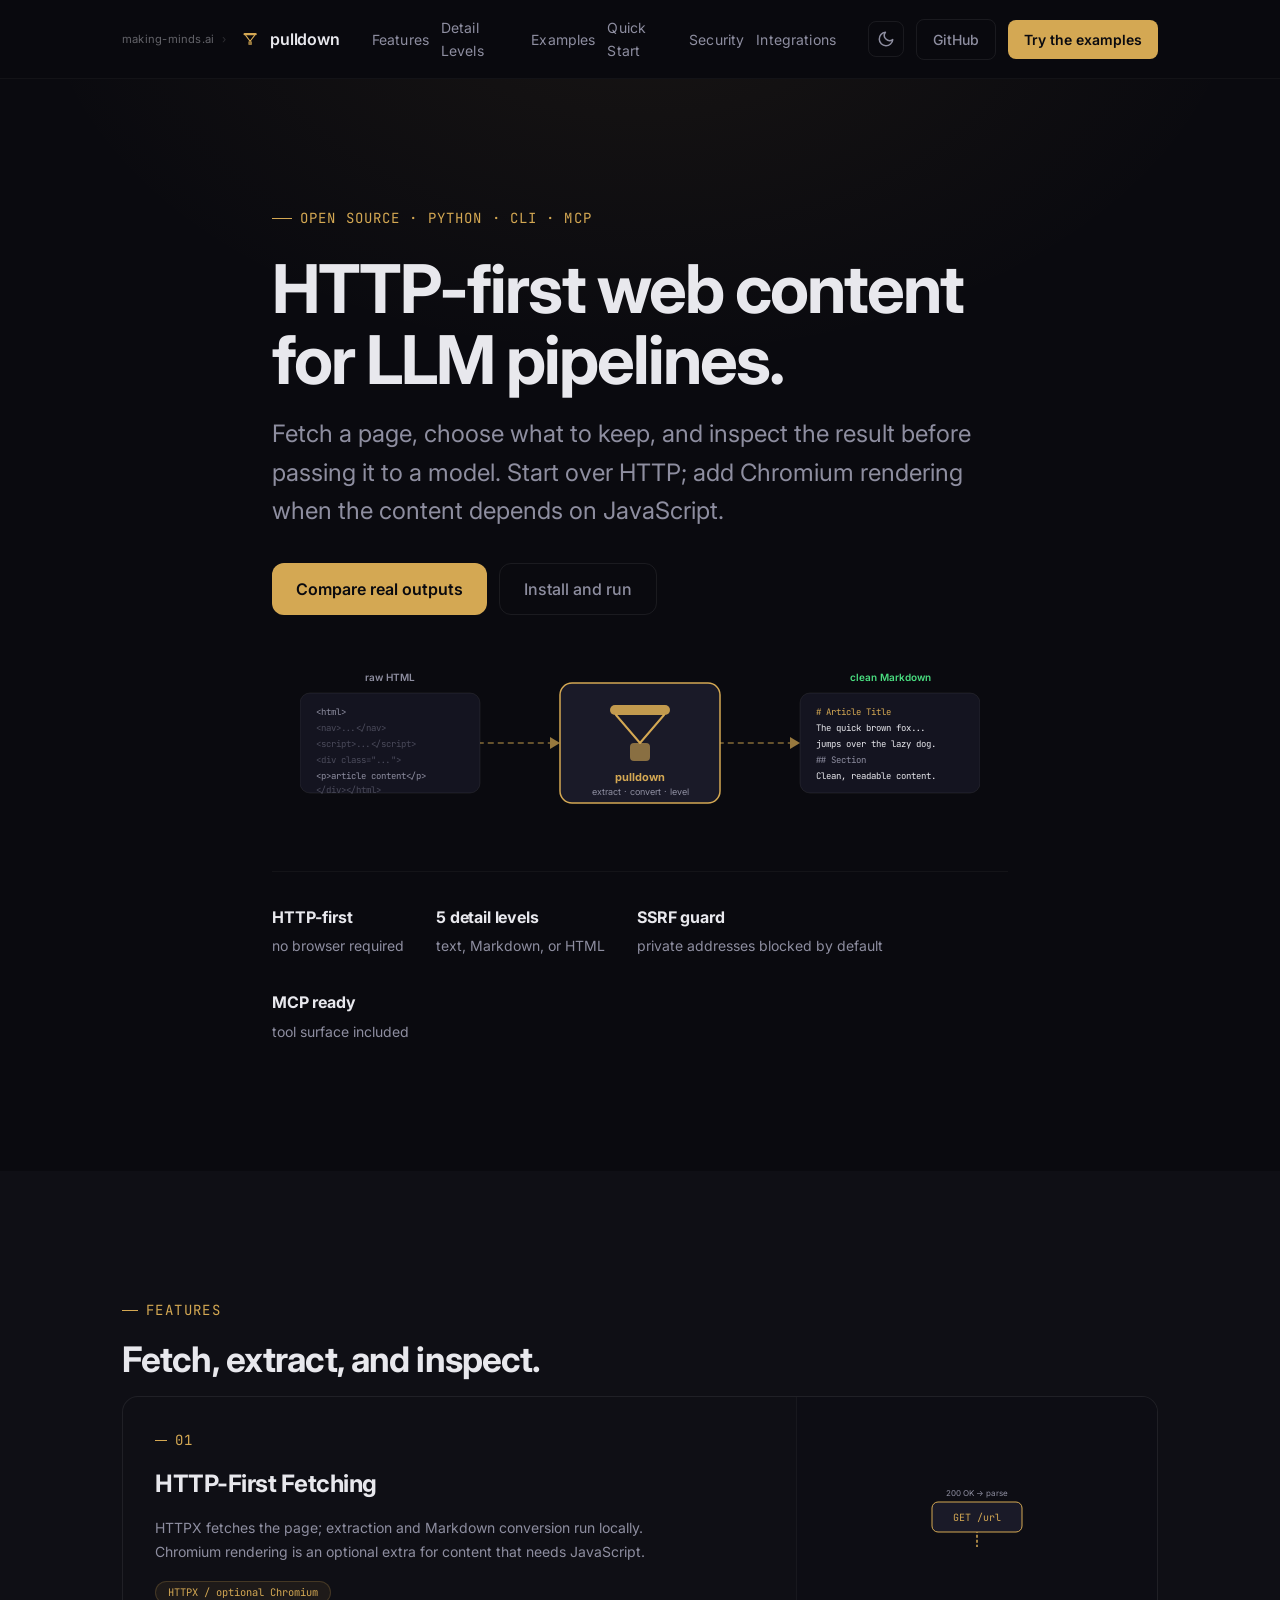
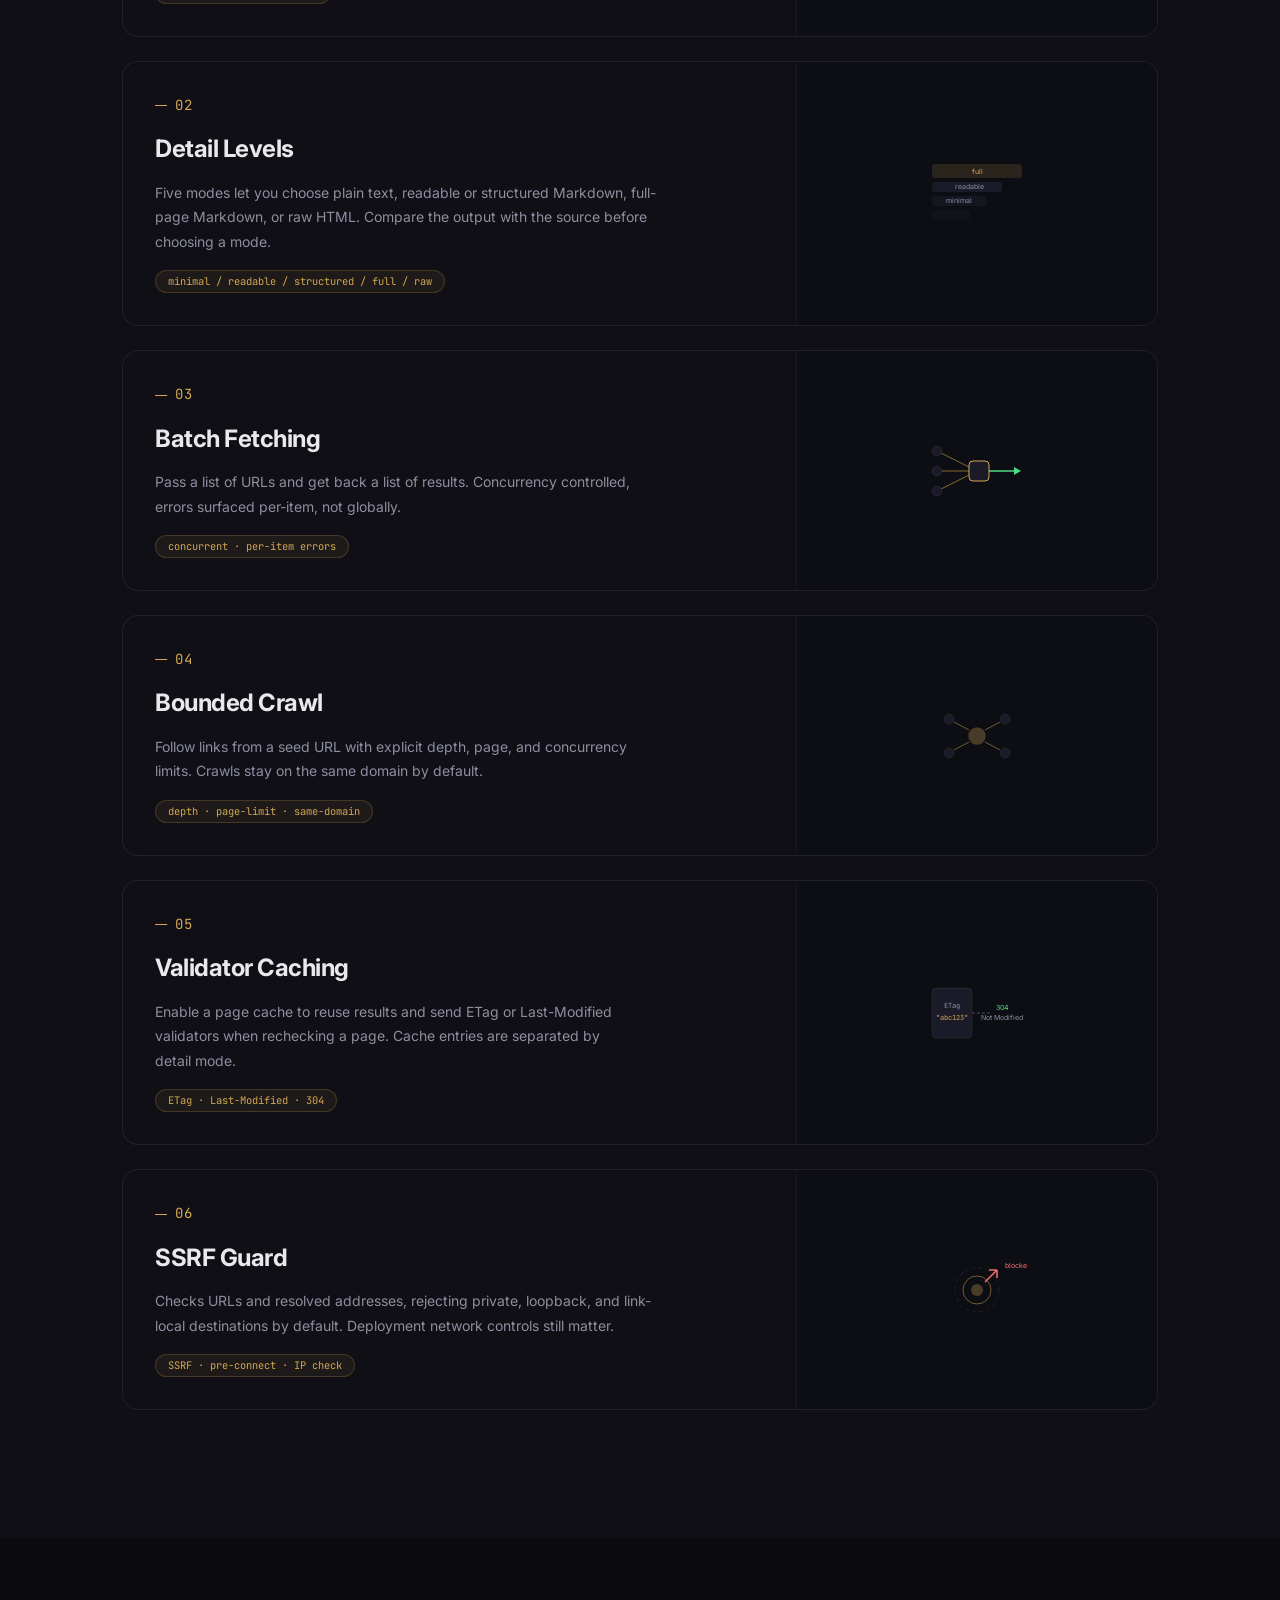
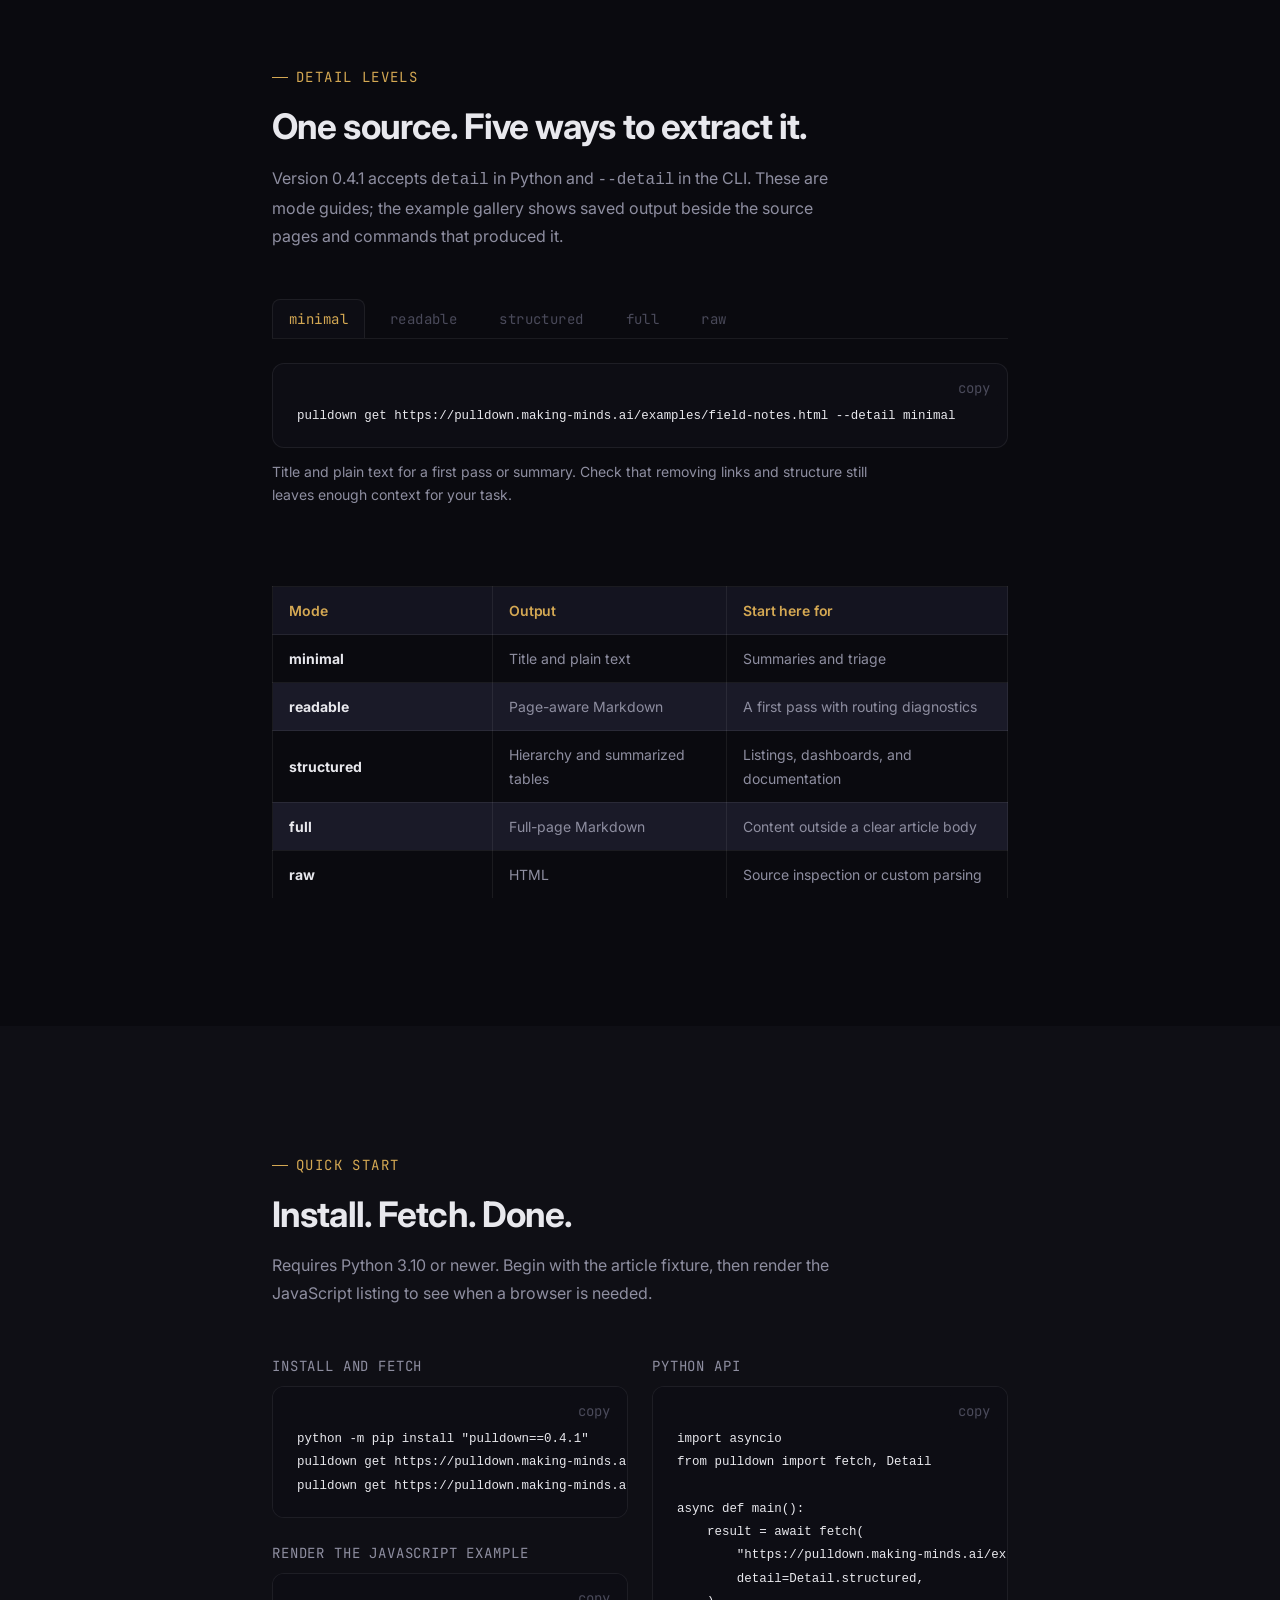
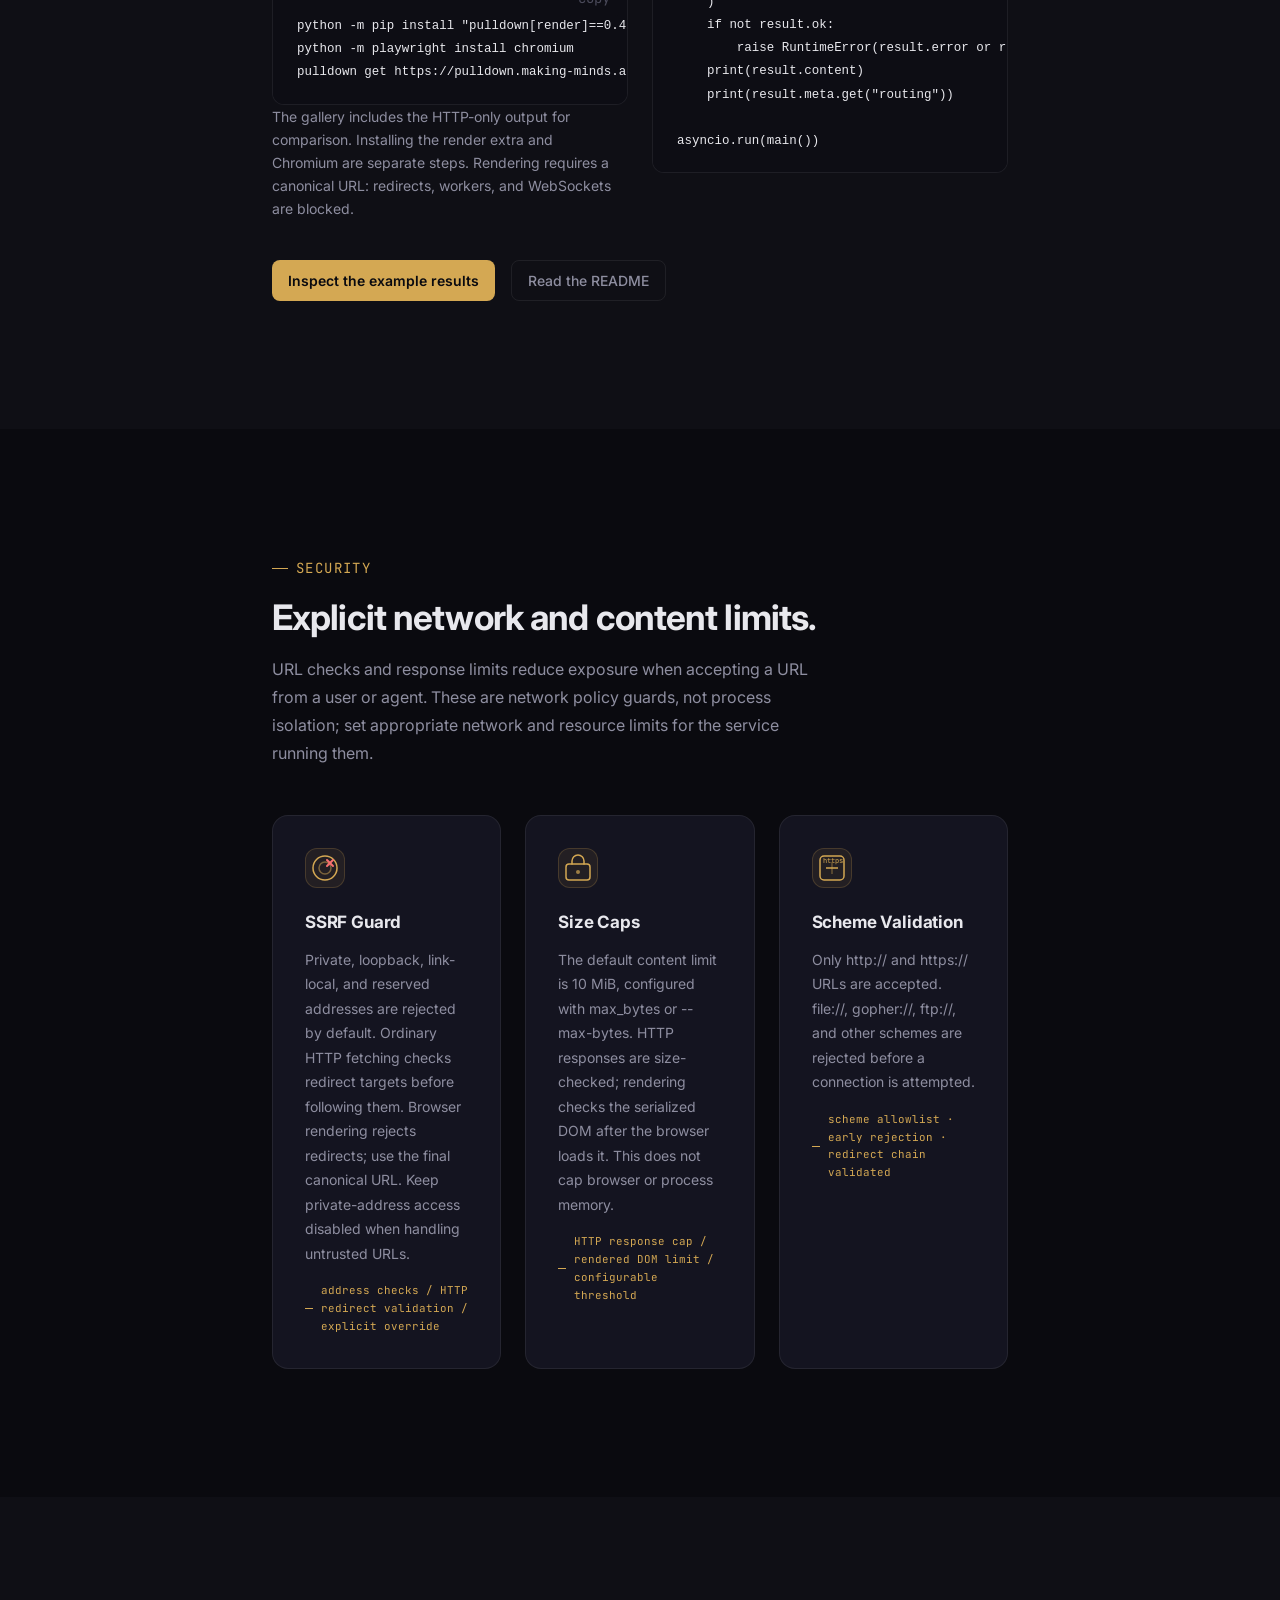
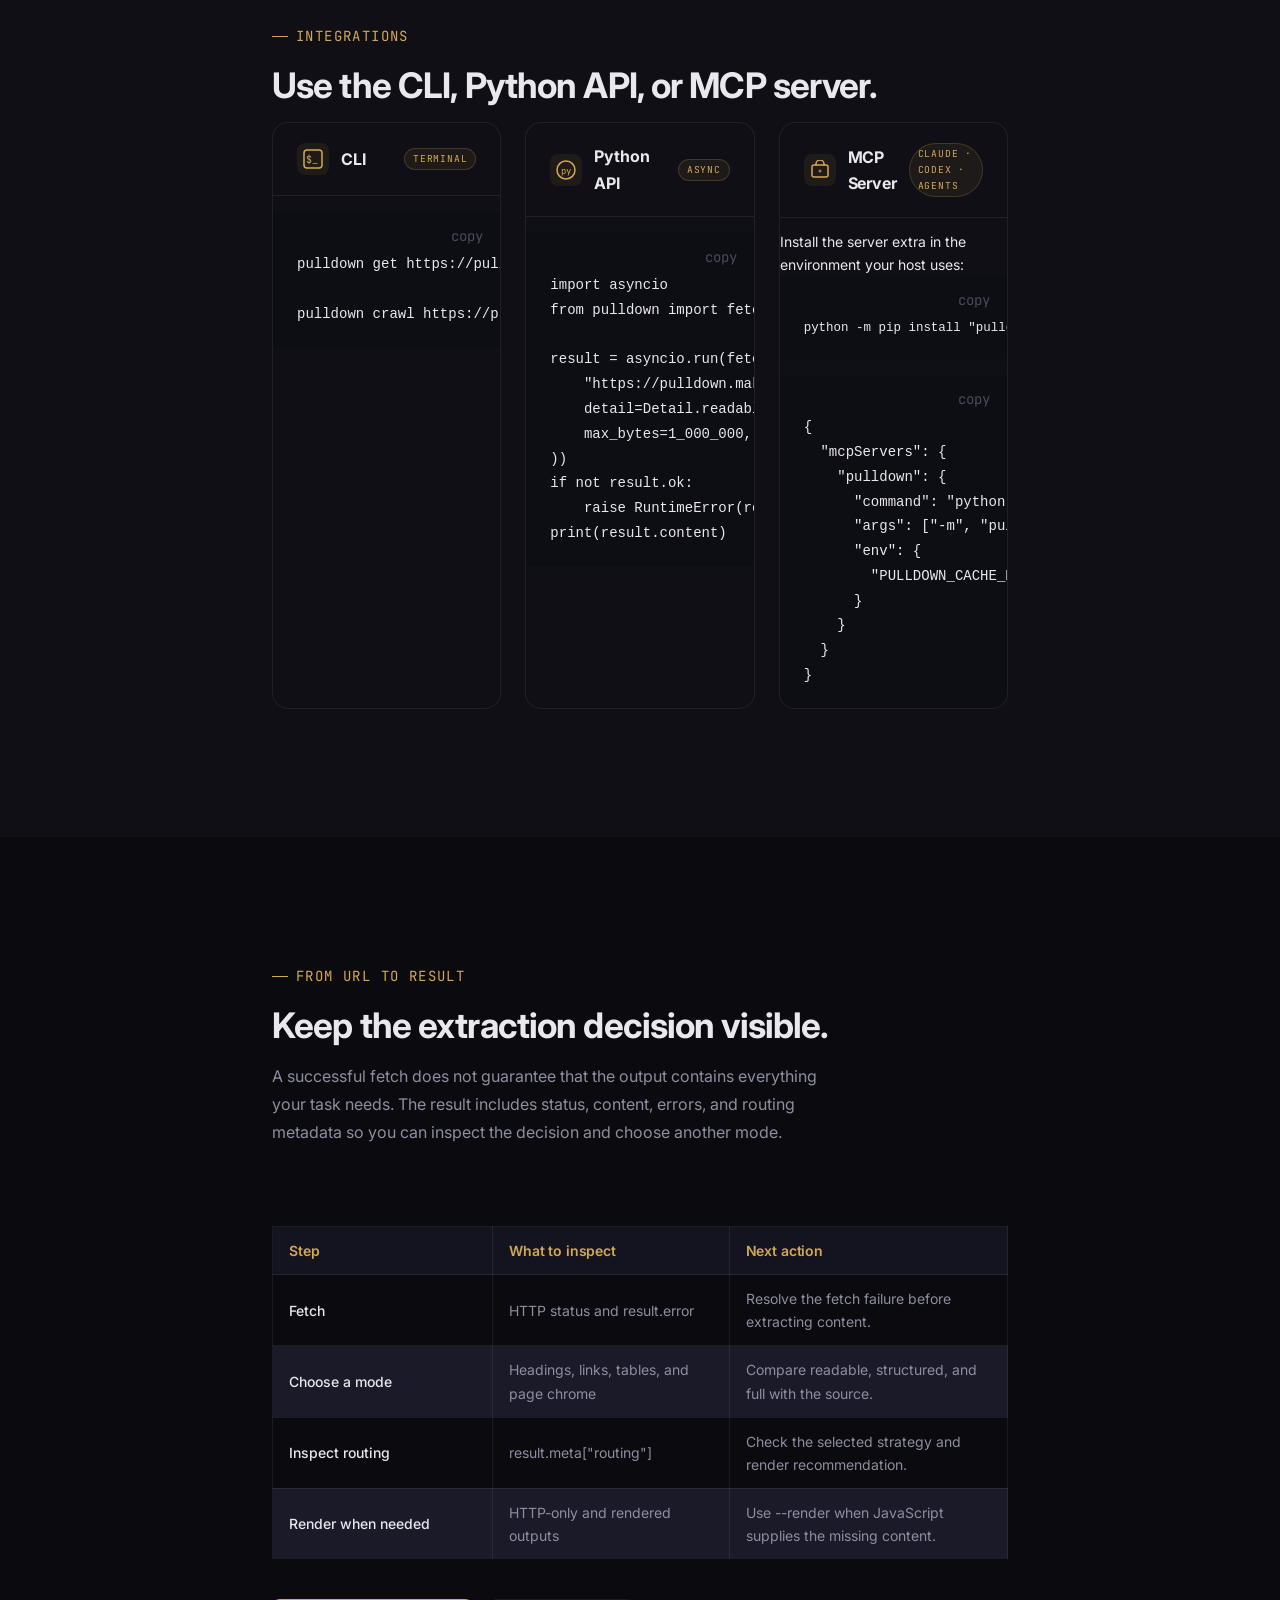
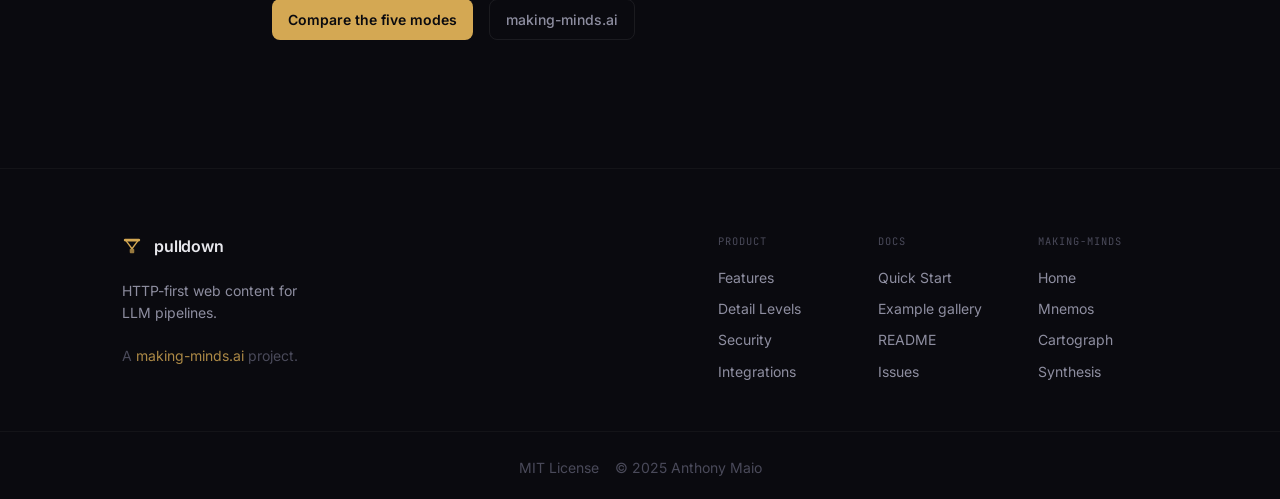
==== commit f666f31e: "Release verified pulldown package and examples as 0.4.1" ====
--- a/website/index.html
+++ b/website/index.html
@@ -368,7 +368,7 @@
         <div class="section-label reveal">Detail Levels</div>
         <h2 class="section-headline reveal">One source. Five ways to extract it.</h2>
         <p class="section-intro reveal">
-          Version 0.4.0 accepts <code>detail</code> in Python and <code>--detail</code> in the CLI.
+          Version 0.4.1 accepts <code>detail</code> in Python and <code>--detail</code> in the CLI.
           These are mode guides; <a href="examples/index.html">the example gallery</a> shows saved output beside the source pages and commands that produced it.
         </p>
 
@@ -432,12 +432,12 @@
         <div class="quickstart-grid">
           <div class="quickstart-col reveal">
             <div class="code-label">Install and fetch</div>
-            <pre class="code-block"><code>python -m pip install "pulldown==0.4.0"
+            <pre class="code-block"><code>python -m pip install "pulldown==0.4.1"
 pulldown get https://pulldown.making-minds.ai/examples/field-notes.html --detail readable
 pulldown get https://pulldown.making-minds.ai/examples/field-notes.html --detail structured</code></pre>
 
             <div class="code-label" style="margin-top:var(--space-6);">Render the JavaScript example</div>
-            <pre class="code-block"><code>python -m pip install "pulldown[render]==0.4.0"
+            <pre class="code-block"><code>python -m pip install "pulldown[render]==0.4.1"
 python -m playwright install chromium
 pulldown get https://pulldown.making-minds.ai/examples/live-board.html --render --detail structured</code></pre>
             <p style="font-size:var(--text-xs);color:var(--color-text-muted);">The gallery includes the HTTP-only output for comparison. Installing the render extra and Chromium are separate steps. Rendering requires a canonical URL: redirects, workers, and WebSockets are blocked.</p>
@@ -588,7 +588,7 @@
               <div class="integration-badge">Claude · Codex · agents</div>
             </div>
             <p style="margin-top:var(--space-3);font-size:var(--text-xs);">Install the server extra in the environment your host uses:</p>
-            <pre class="code-block"><code>python -m pip install "pulldown[mcp]==0.4.0"</code></pre>
+            <pre class="code-block"><code>python -m pip install "pulldown[mcp]==0.4.1"</code></pre>
             <pre class="code-block" style="margin-top:var(--space-4);font-size:var(--text-xs);"><code>{
   "mcpServers": {
     "pulldown": {
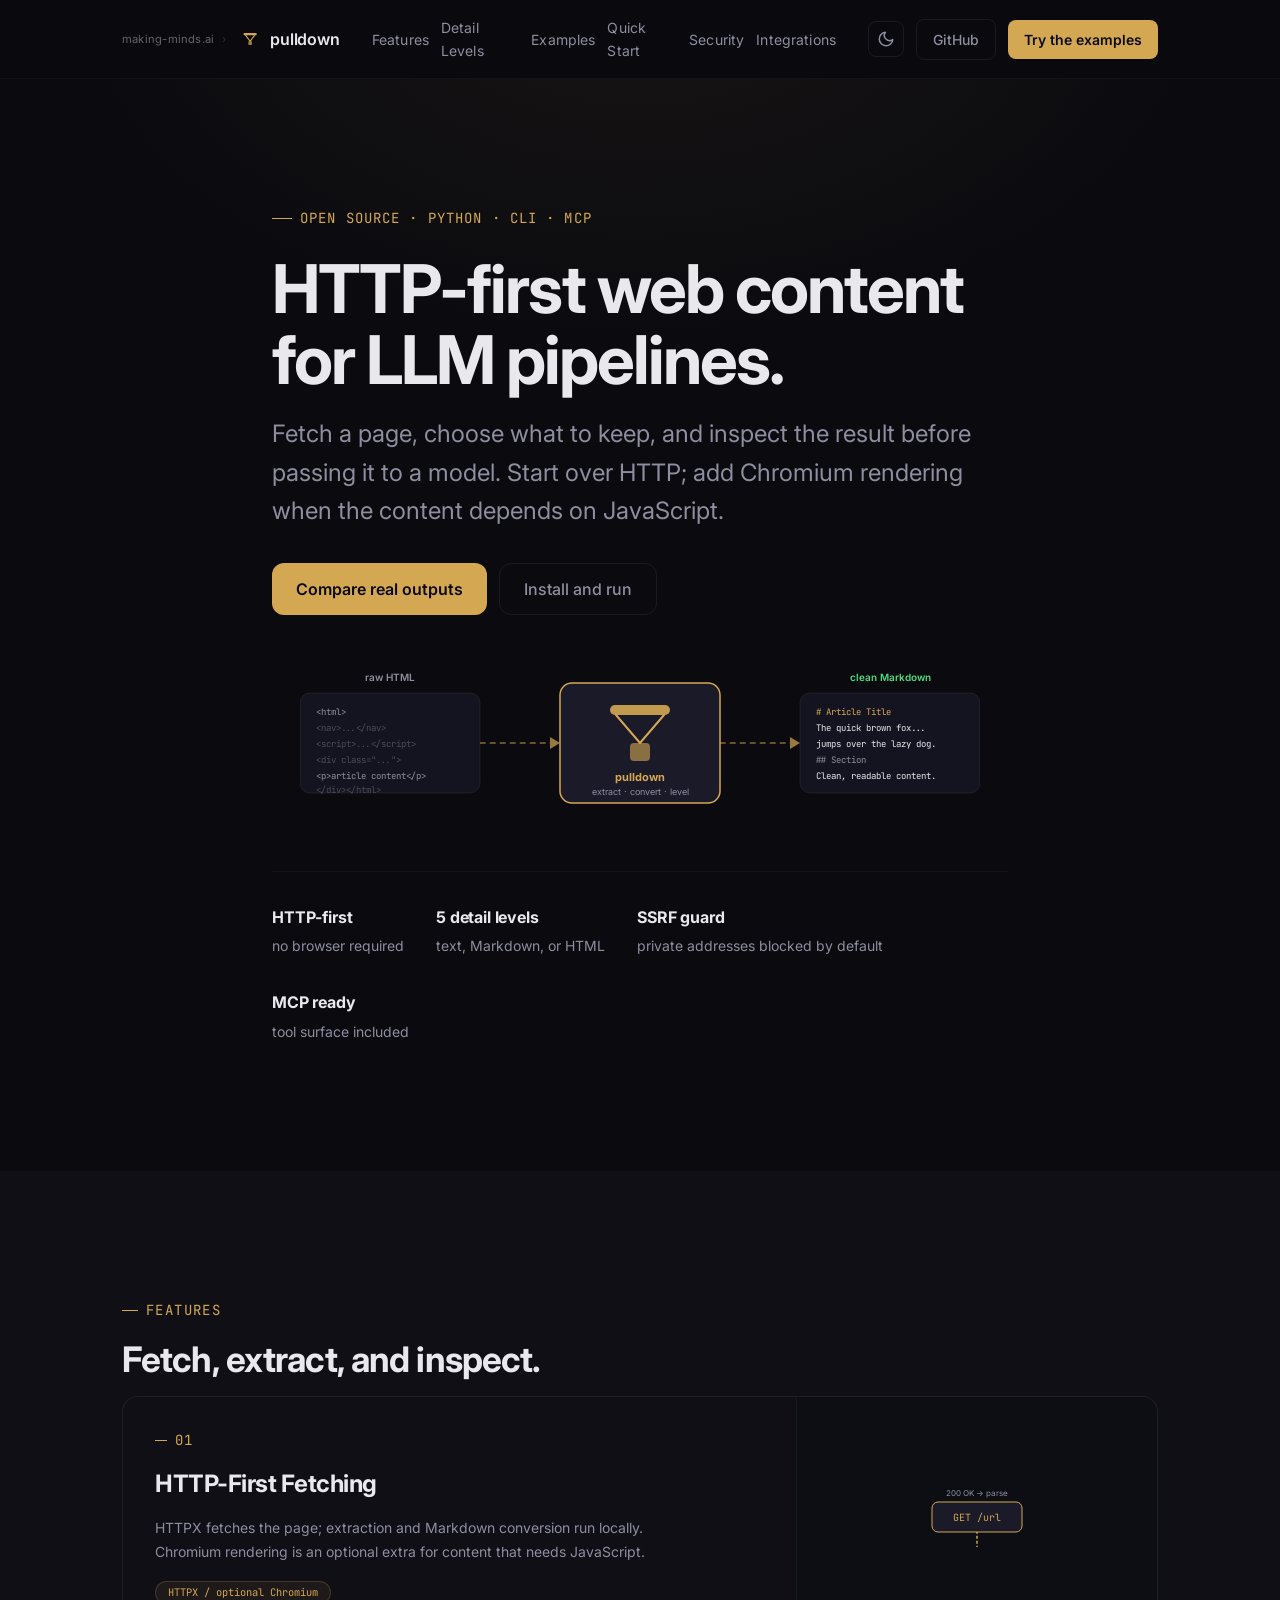
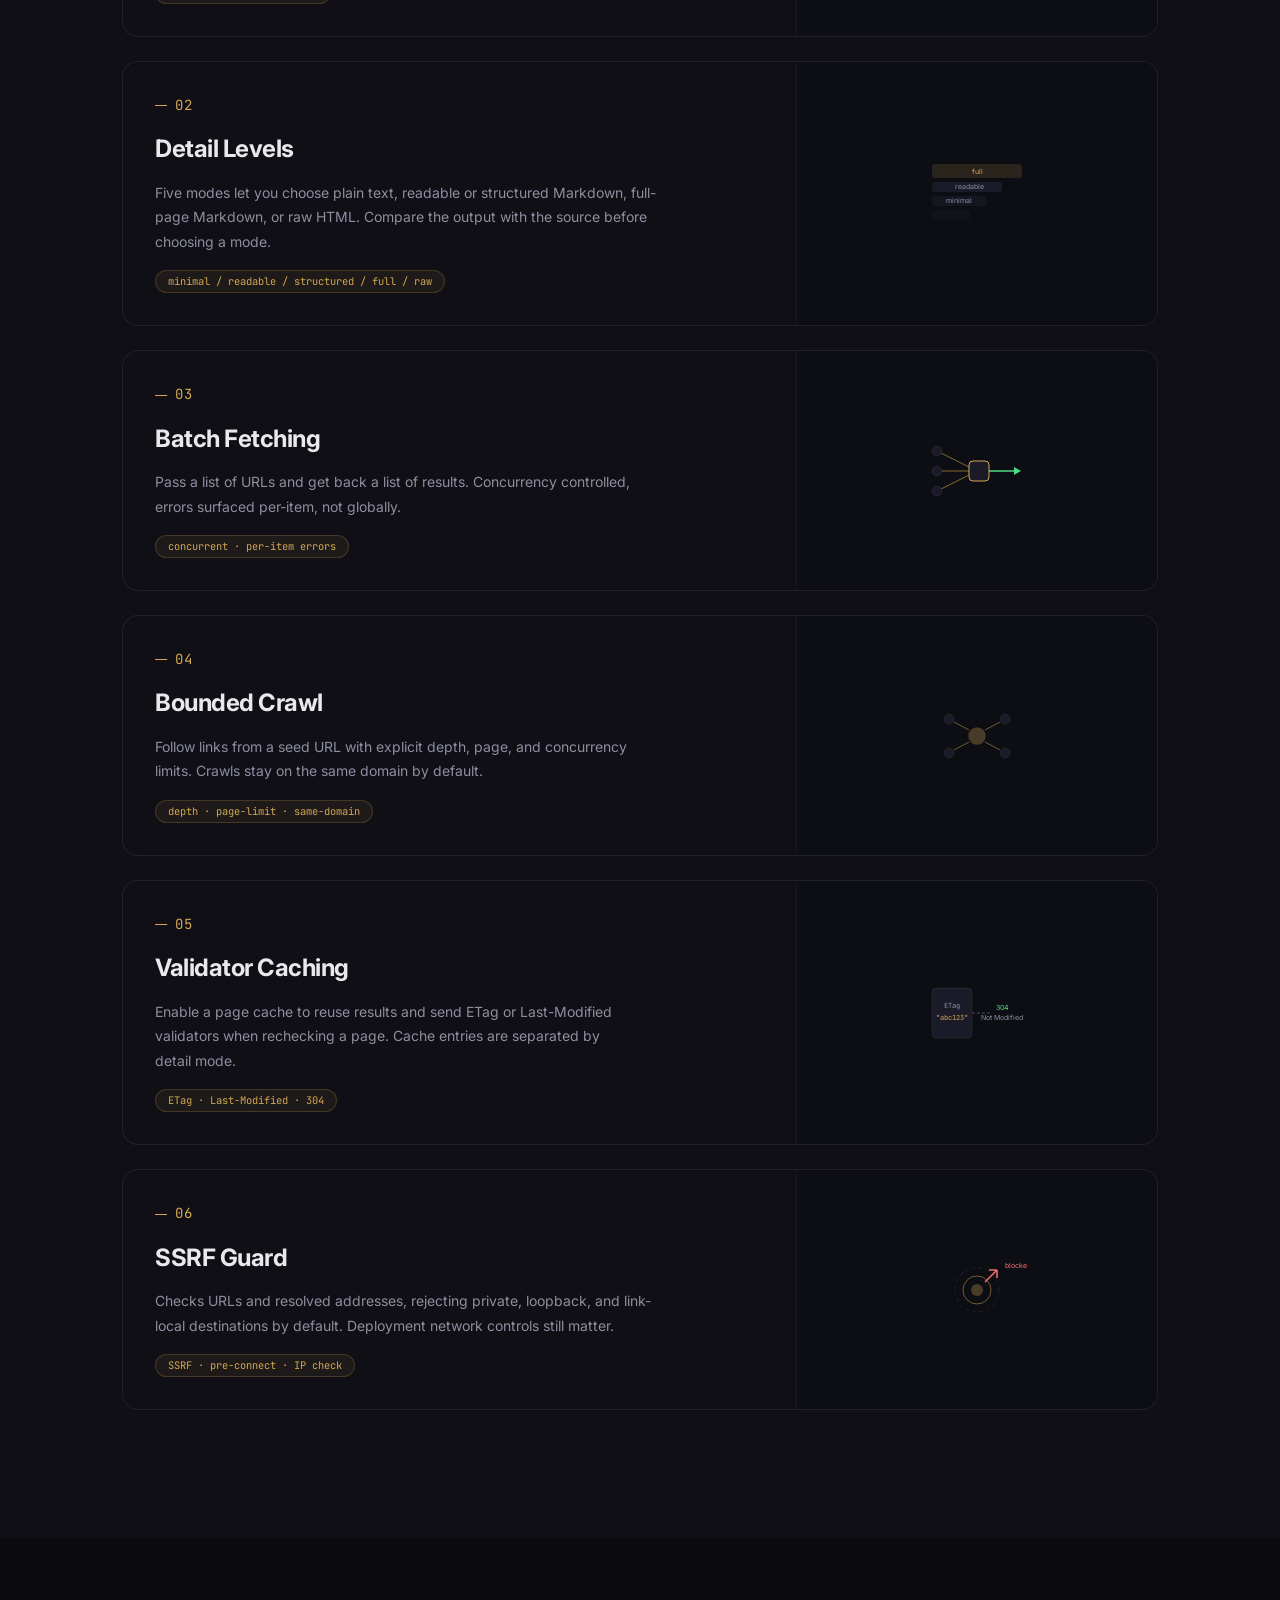
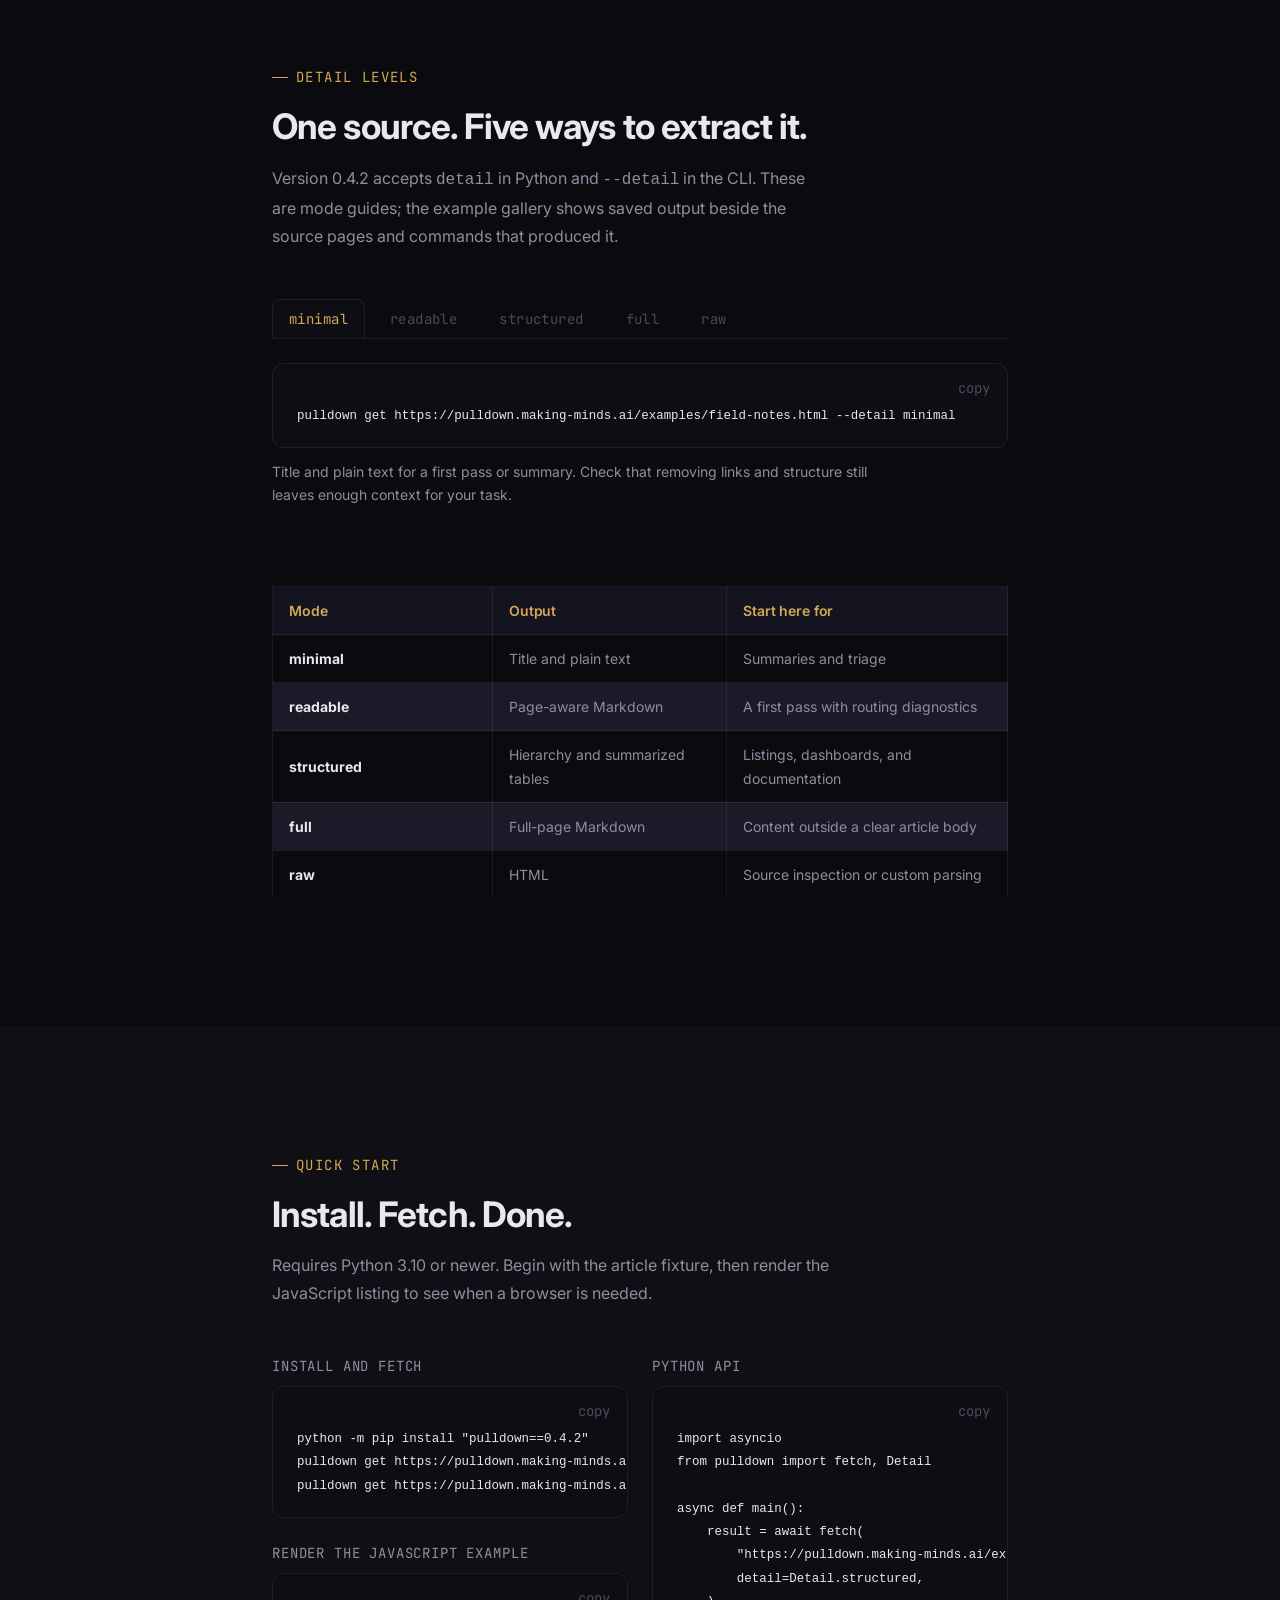
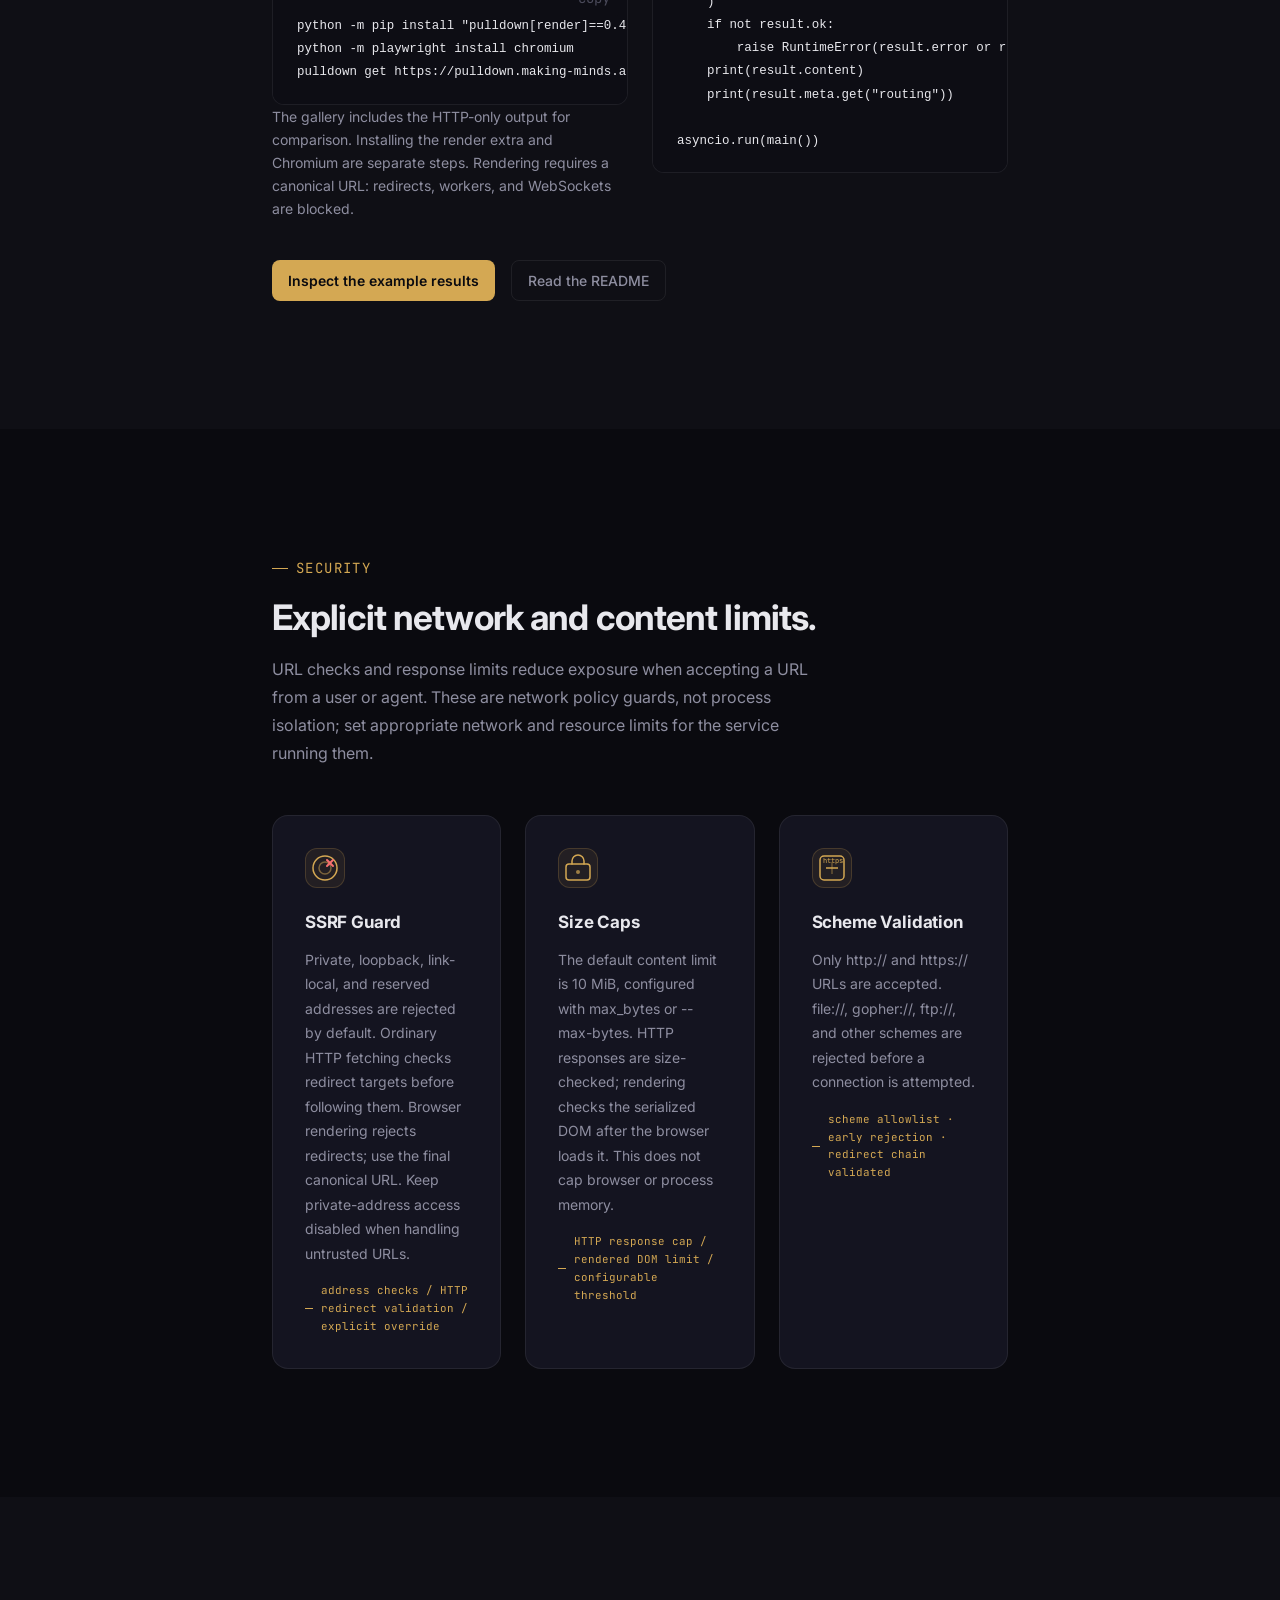
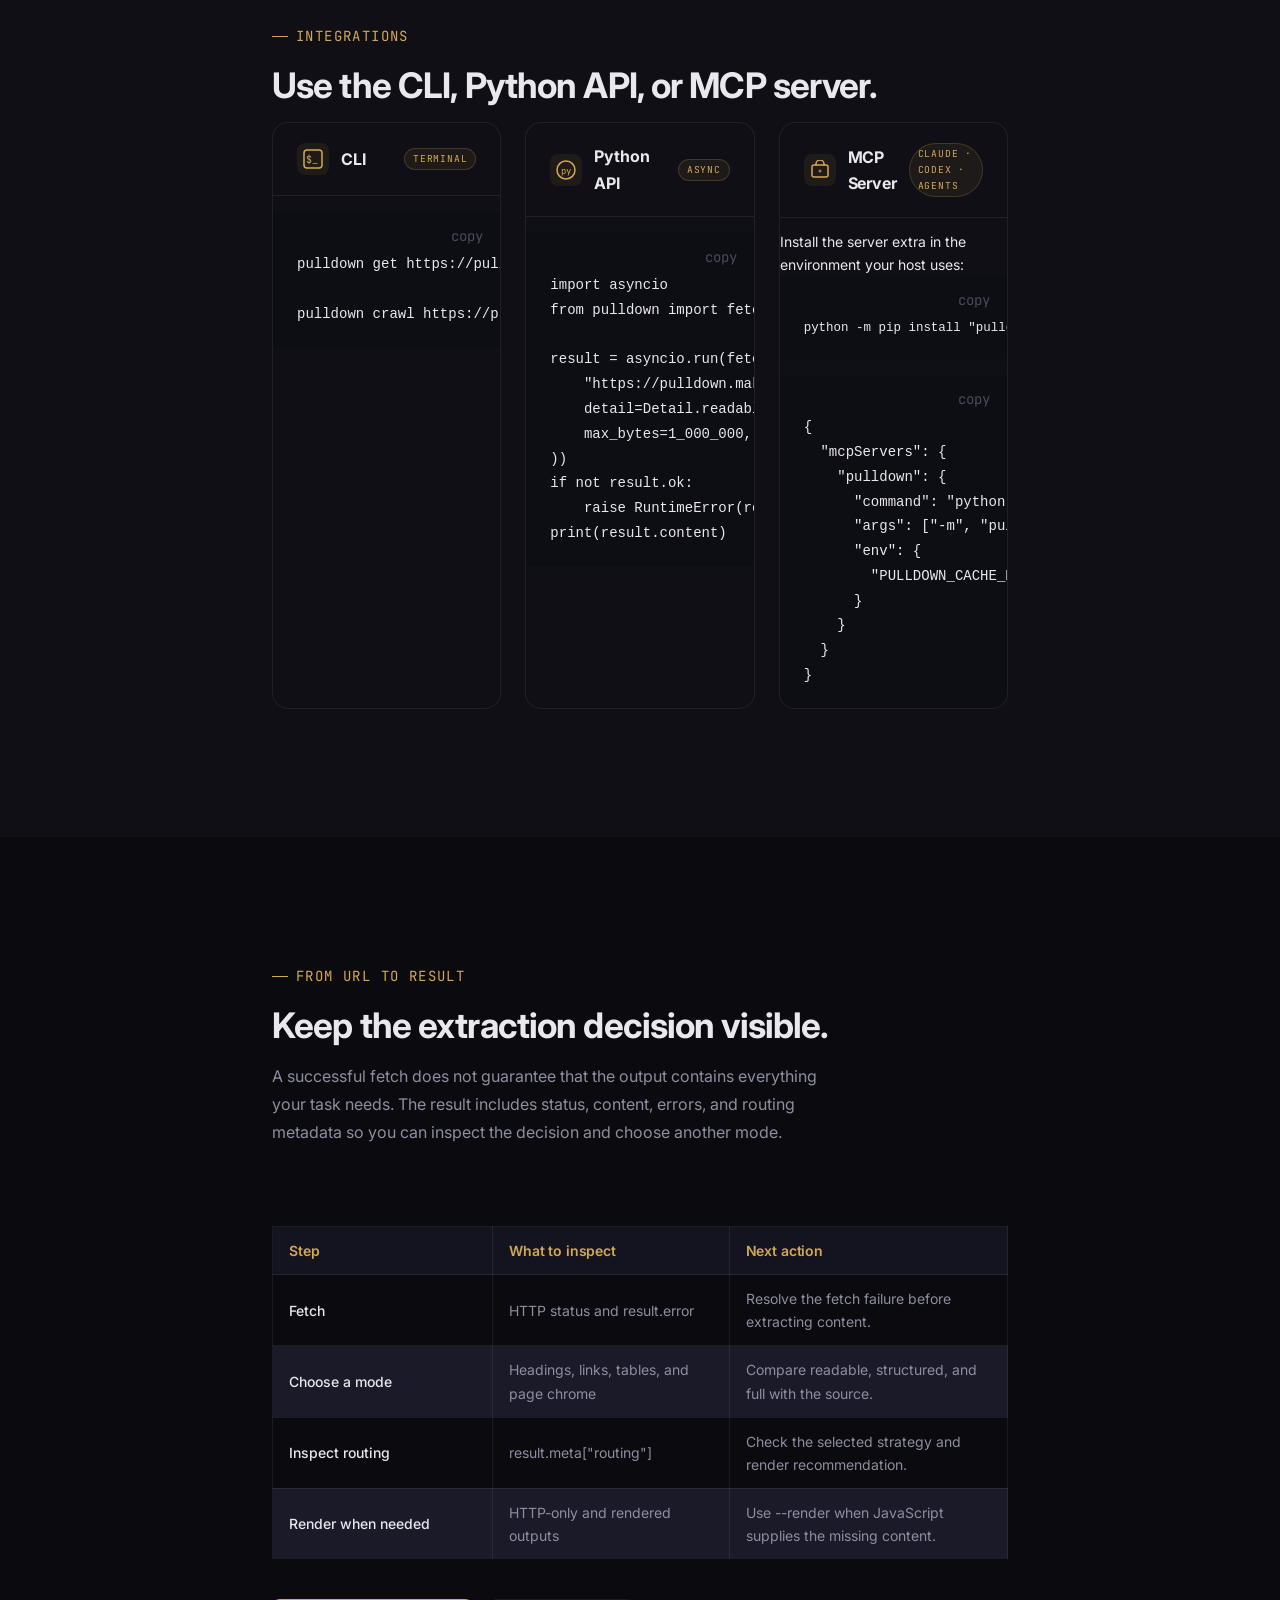
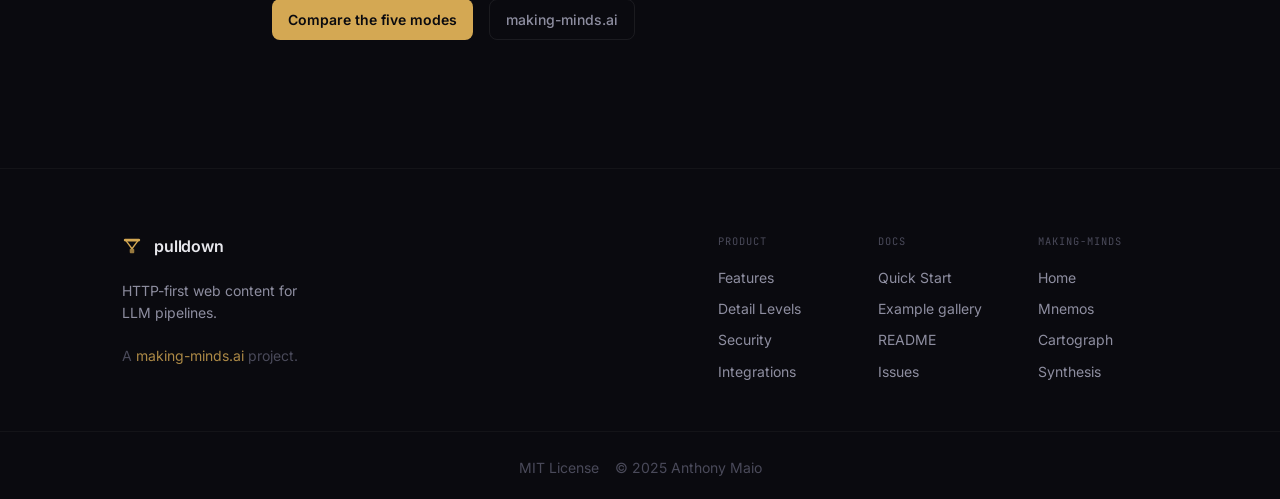
==== commit abd9100d: "Keep skill guidance stable across pulldown patch releases" ====
--- a/website/index.html
+++ b/website/index.html
@@ -368,7 +368,7 @@
         <div class="section-label reveal">Detail Levels</div>
         <h2 class="section-headline reveal">One source. Five ways to extract it.</h2>
         <p class="section-intro reveal">
-          Version 0.4.1 accepts <code>detail</code> in Python and <code>--detail</code> in the CLI.
+          Version 0.4.2 accepts <code>detail</code> in Python and <code>--detail</code> in the CLI.
           These are mode guides; <a href="examples/index.html">the example gallery</a> shows saved output beside the source pages and commands that produced it.
         </p>
 
@@ -432,12 +432,12 @@
         <div class="quickstart-grid">
           <div class="quickstart-col reveal">
             <div class="code-label">Install and fetch</div>
-            <pre class="code-block"><code>python -m pip install "pulldown==0.4.1"
+            <pre class="code-block"><code>python -m pip install "pulldown==0.4.2"
 pulldown get https://pulldown.making-minds.ai/examples/field-notes.html --detail readable
 pulldown get https://pulldown.making-minds.ai/examples/field-notes.html --detail structured</code></pre>
 
             <div class="code-label" style="margin-top:var(--space-6);">Render the JavaScript example</div>
-            <pre class="code-block"><code>python -m pip install "pulldown[render]==0.4.1"
+            <pre class="code-block"><code>python -m pip install "pulldown[render]==0.4.2"
 python -m playwright install chromium
 pulldown get https://pulldown.making-minds.ai/examples/live-board.html --render --detail structured</code></pre>
             <p style="font-size:var(--text-xs);color:var(--color-text-muted);">The gallery includes the HTTP-only output for comparison. Installing the render extra and Chromium are separate steps. Rendering requires a canonical URL: redirects, workers, and WebSockets are blocked.</p>
@@ -588,7 +588,7 @@
               <div class="integration-badge">Claude · Codex · agents</div>
             </div>
             <p style="margin-top:var(--space-3);font-size:var(--text-xs);">Install the server extra in the environment your host uses:</p>
-            <pre class="code-block"><code>python -m pip install "pulldown[mcp]==0.4.1"</code></pre>
+            <pre class="code-block"><code>python -m pip install "pulldown[mcp]==0.4.2"</code></pre>
             <pre class="code-block" style="margin-top:var(--space-4);font-size:var(--text-xs);"><code>{
   "mcpServers": {
     "pulldown": {
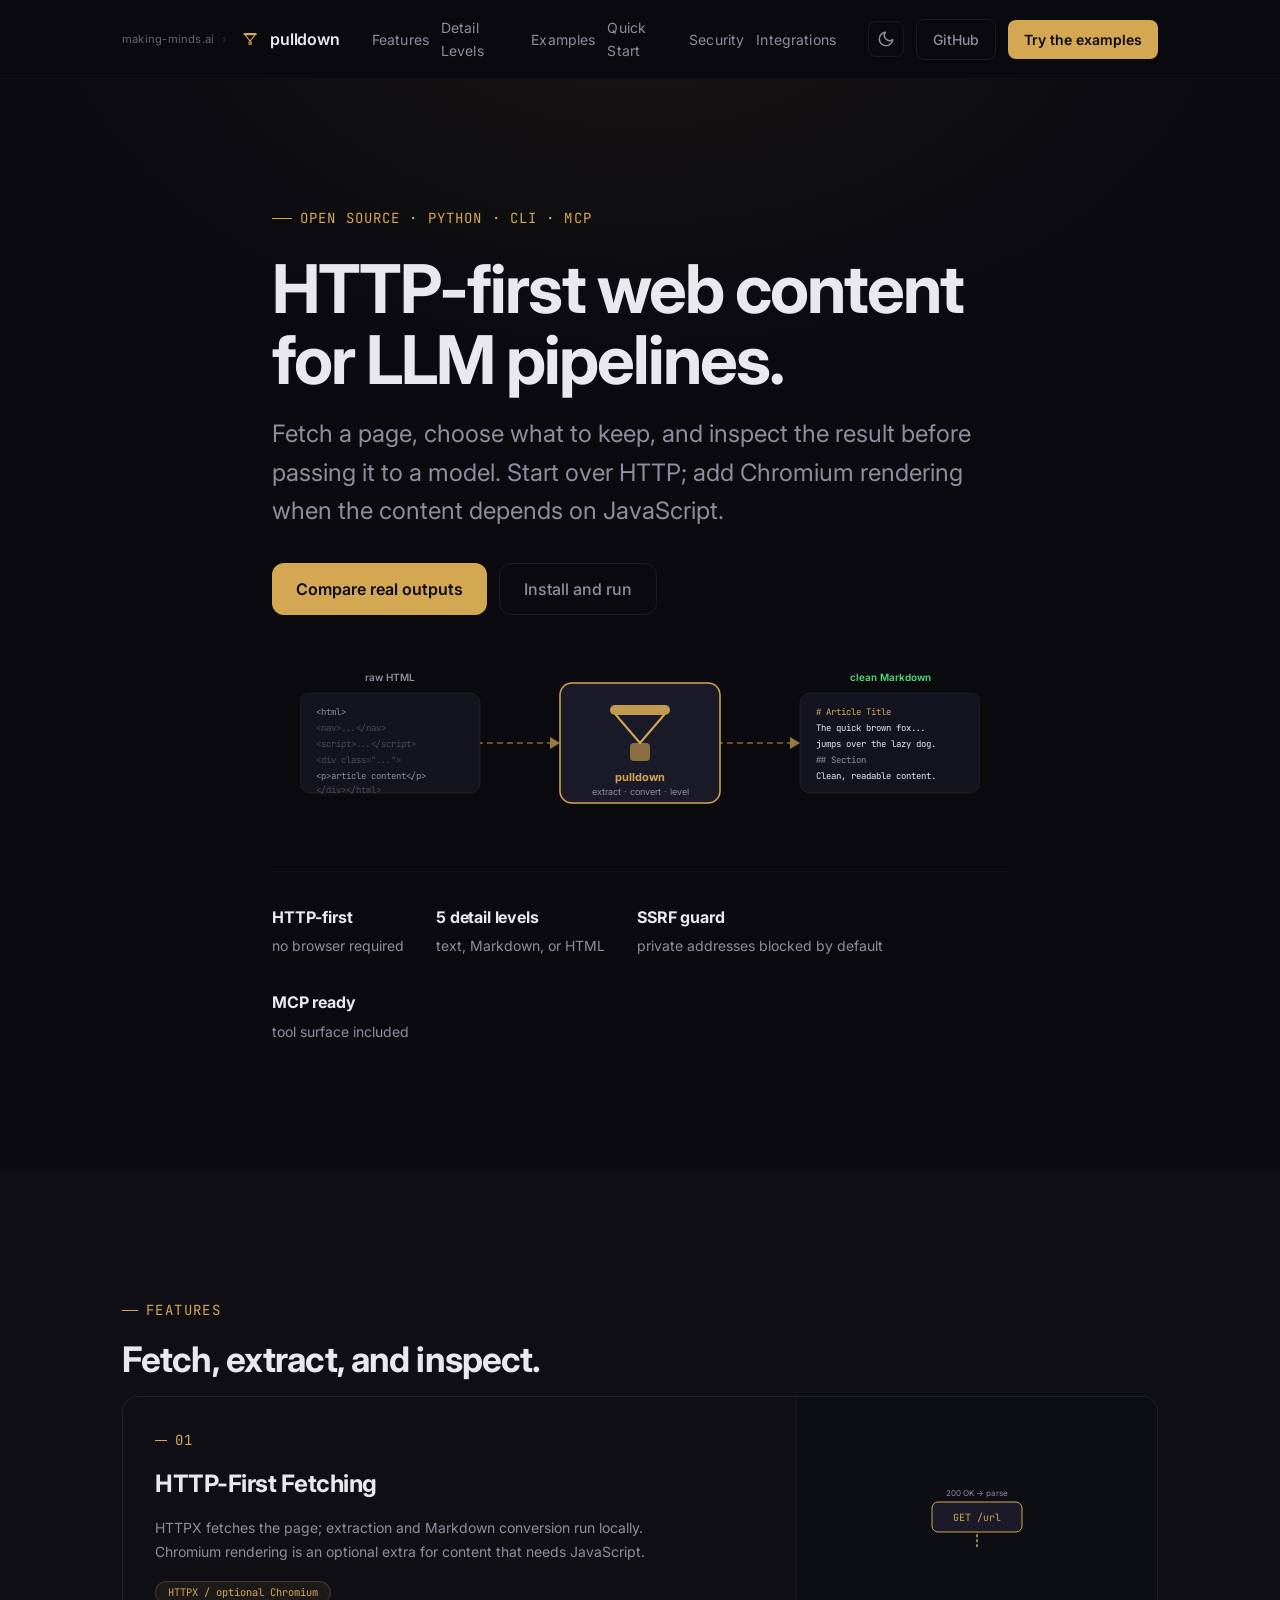
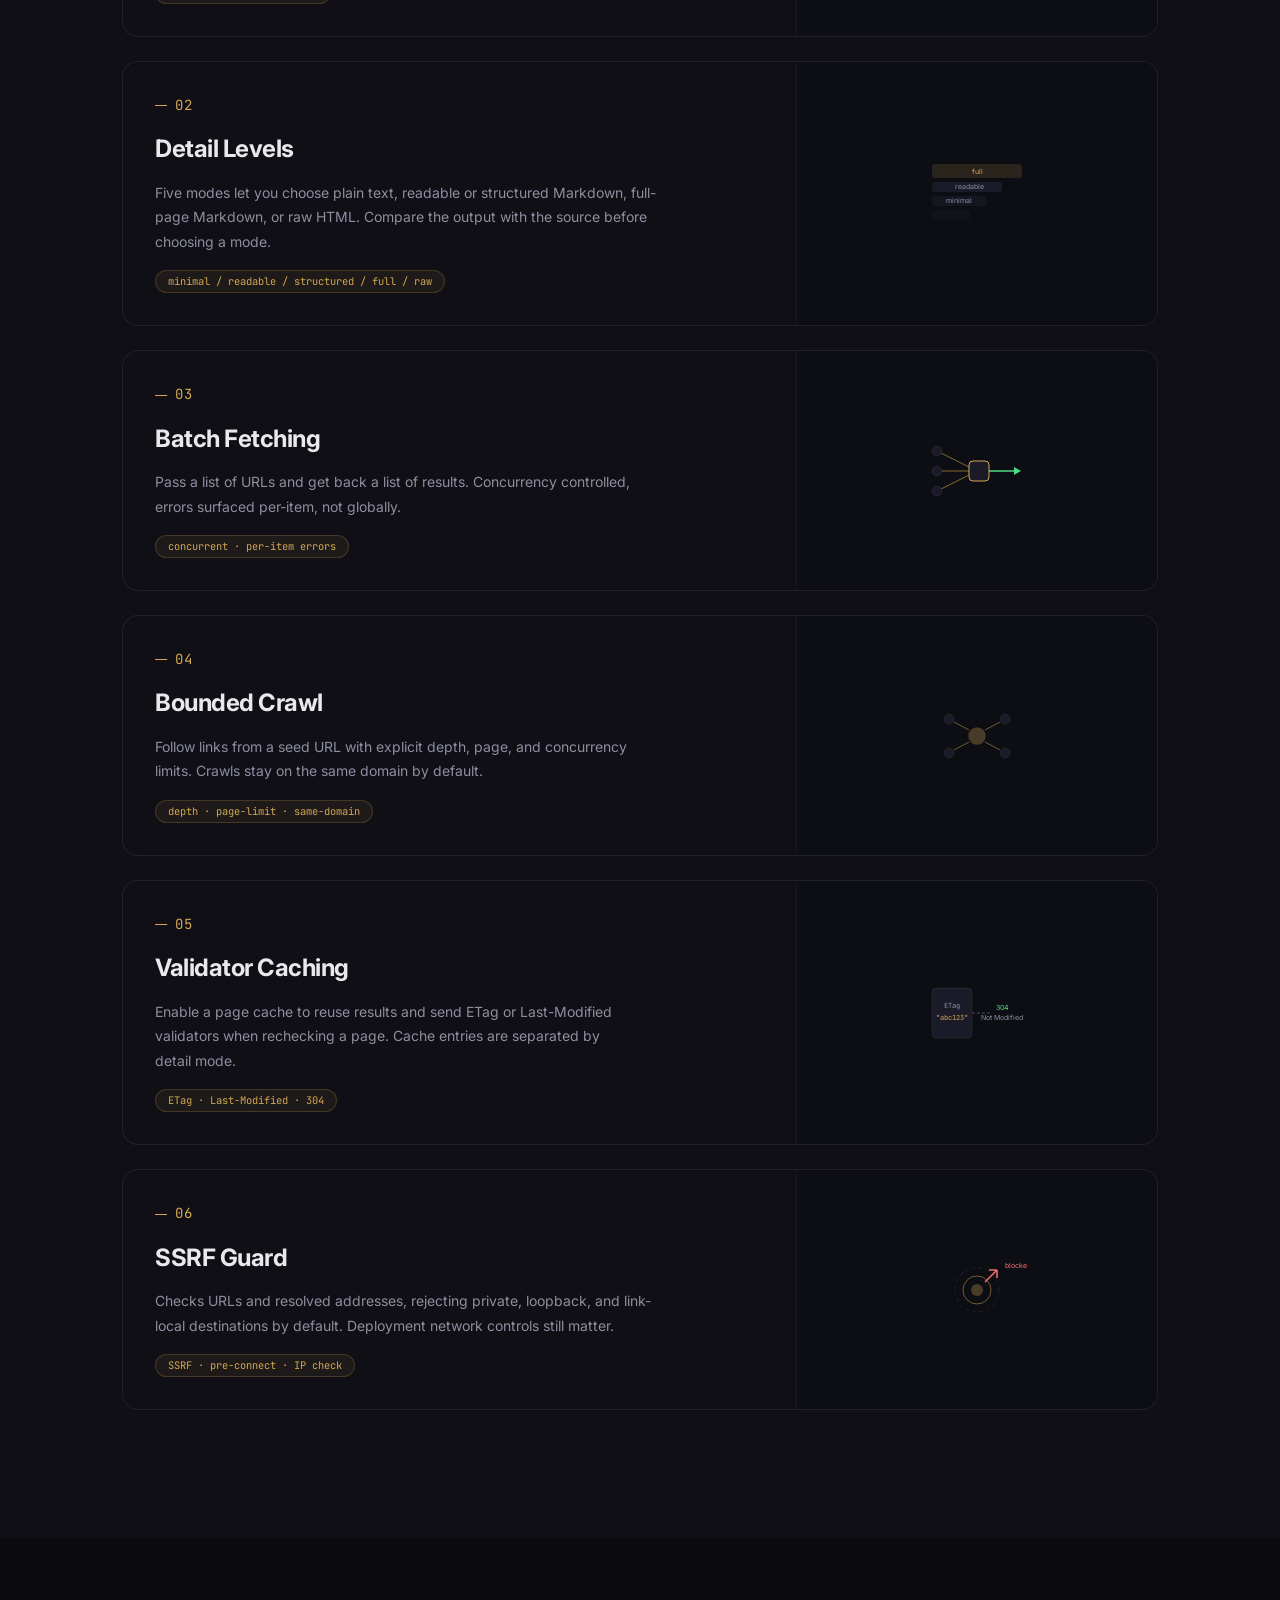
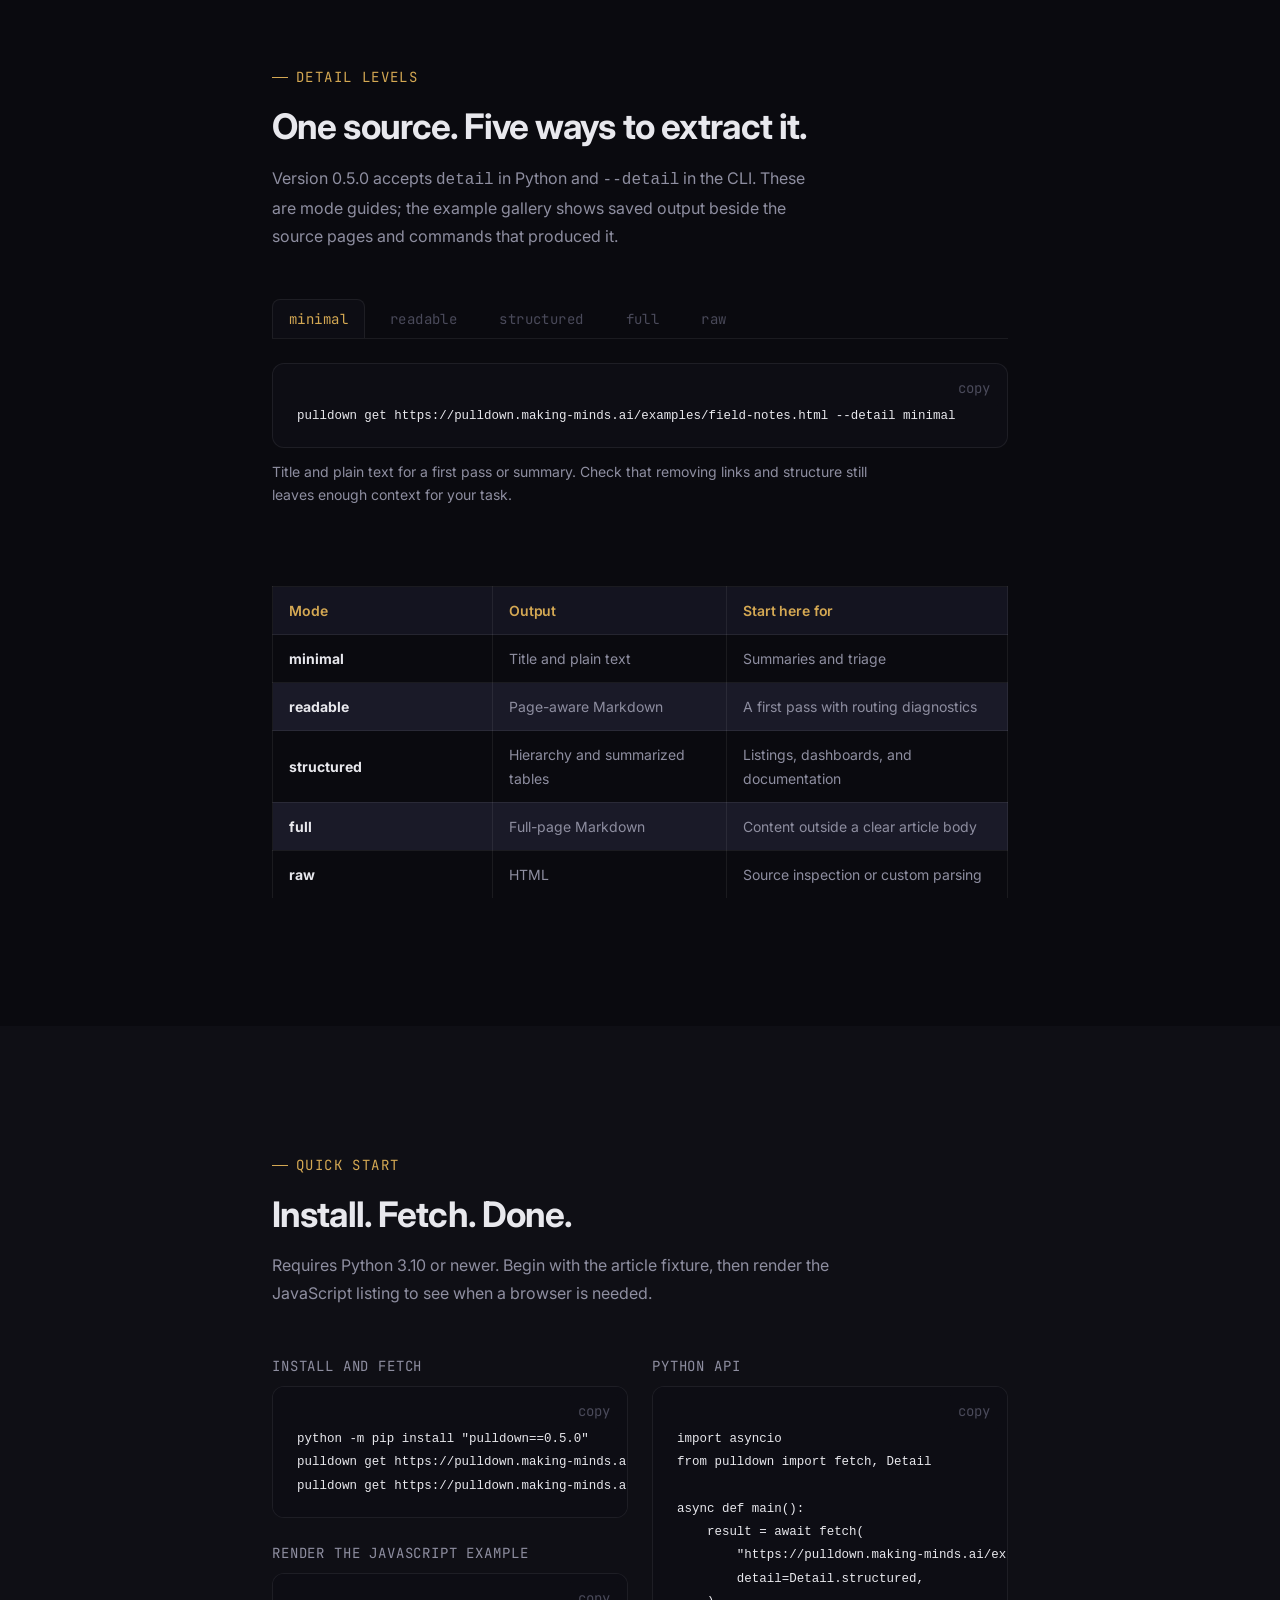
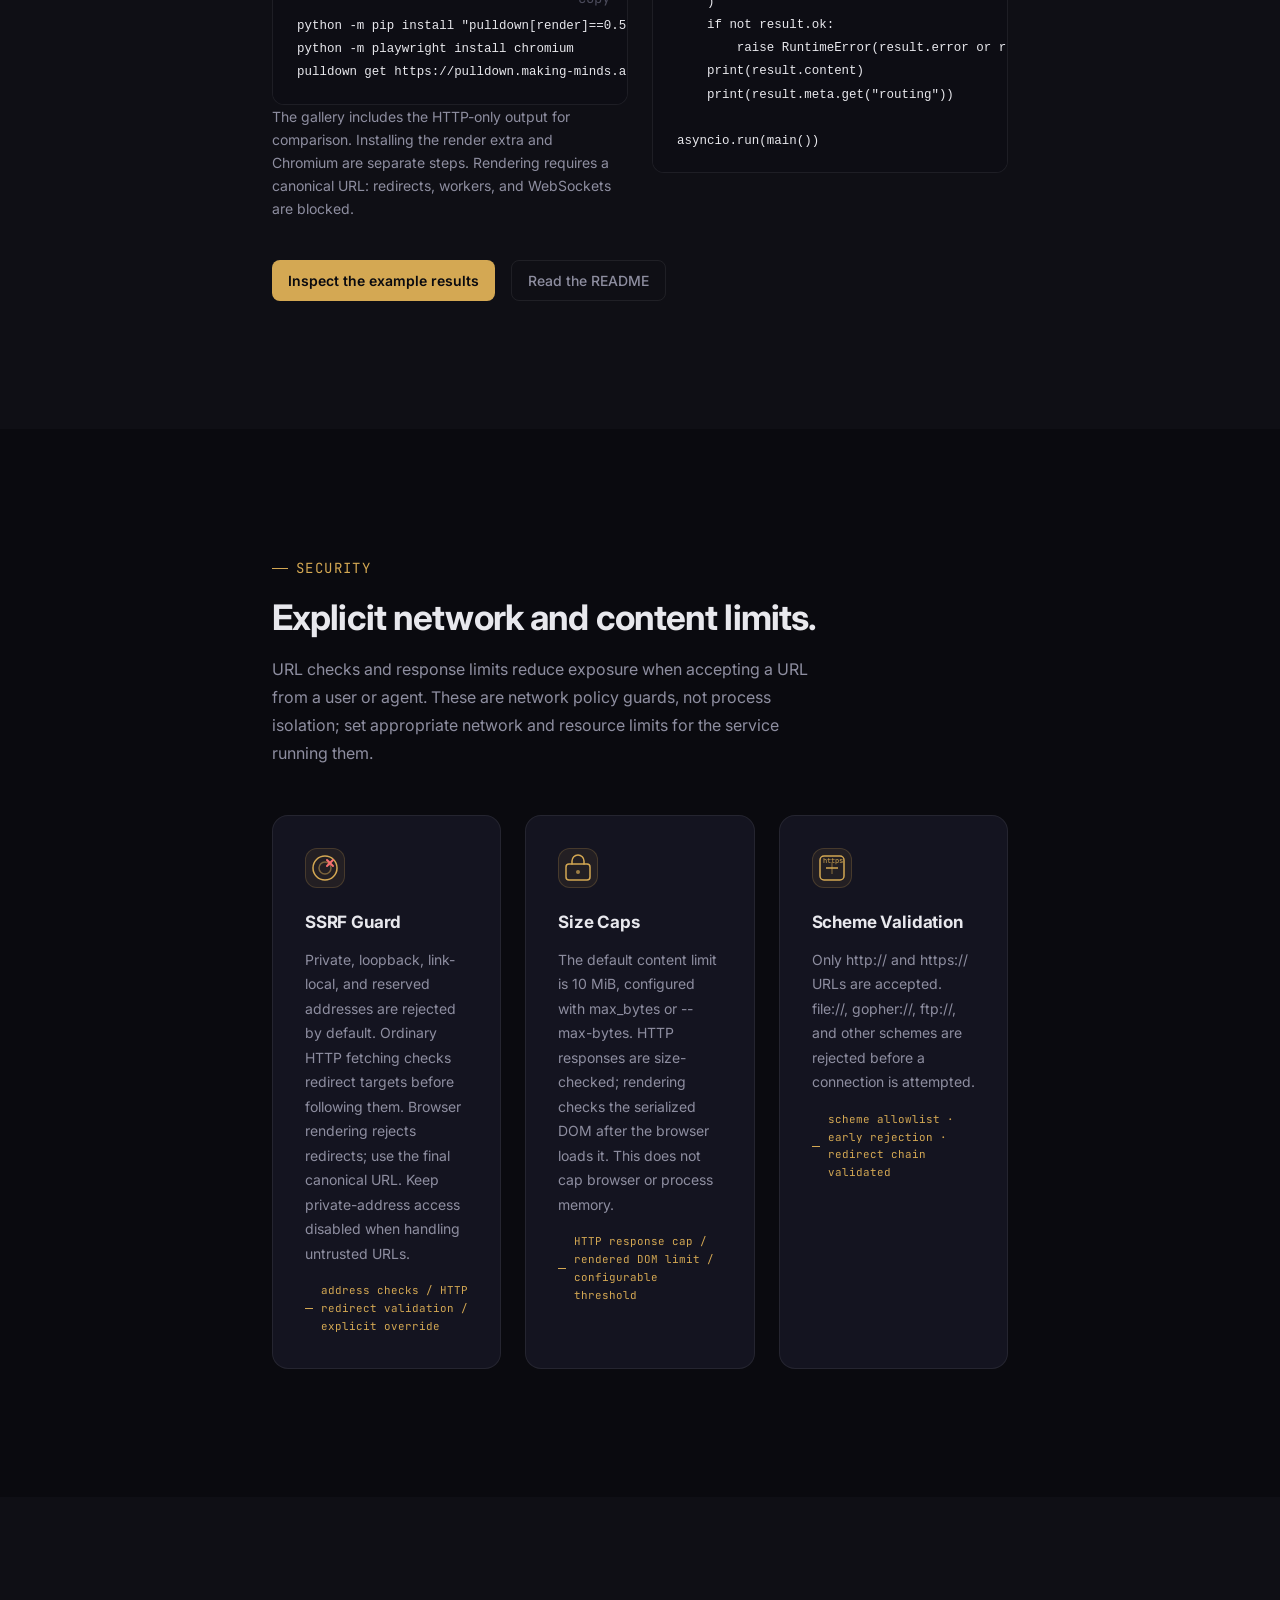
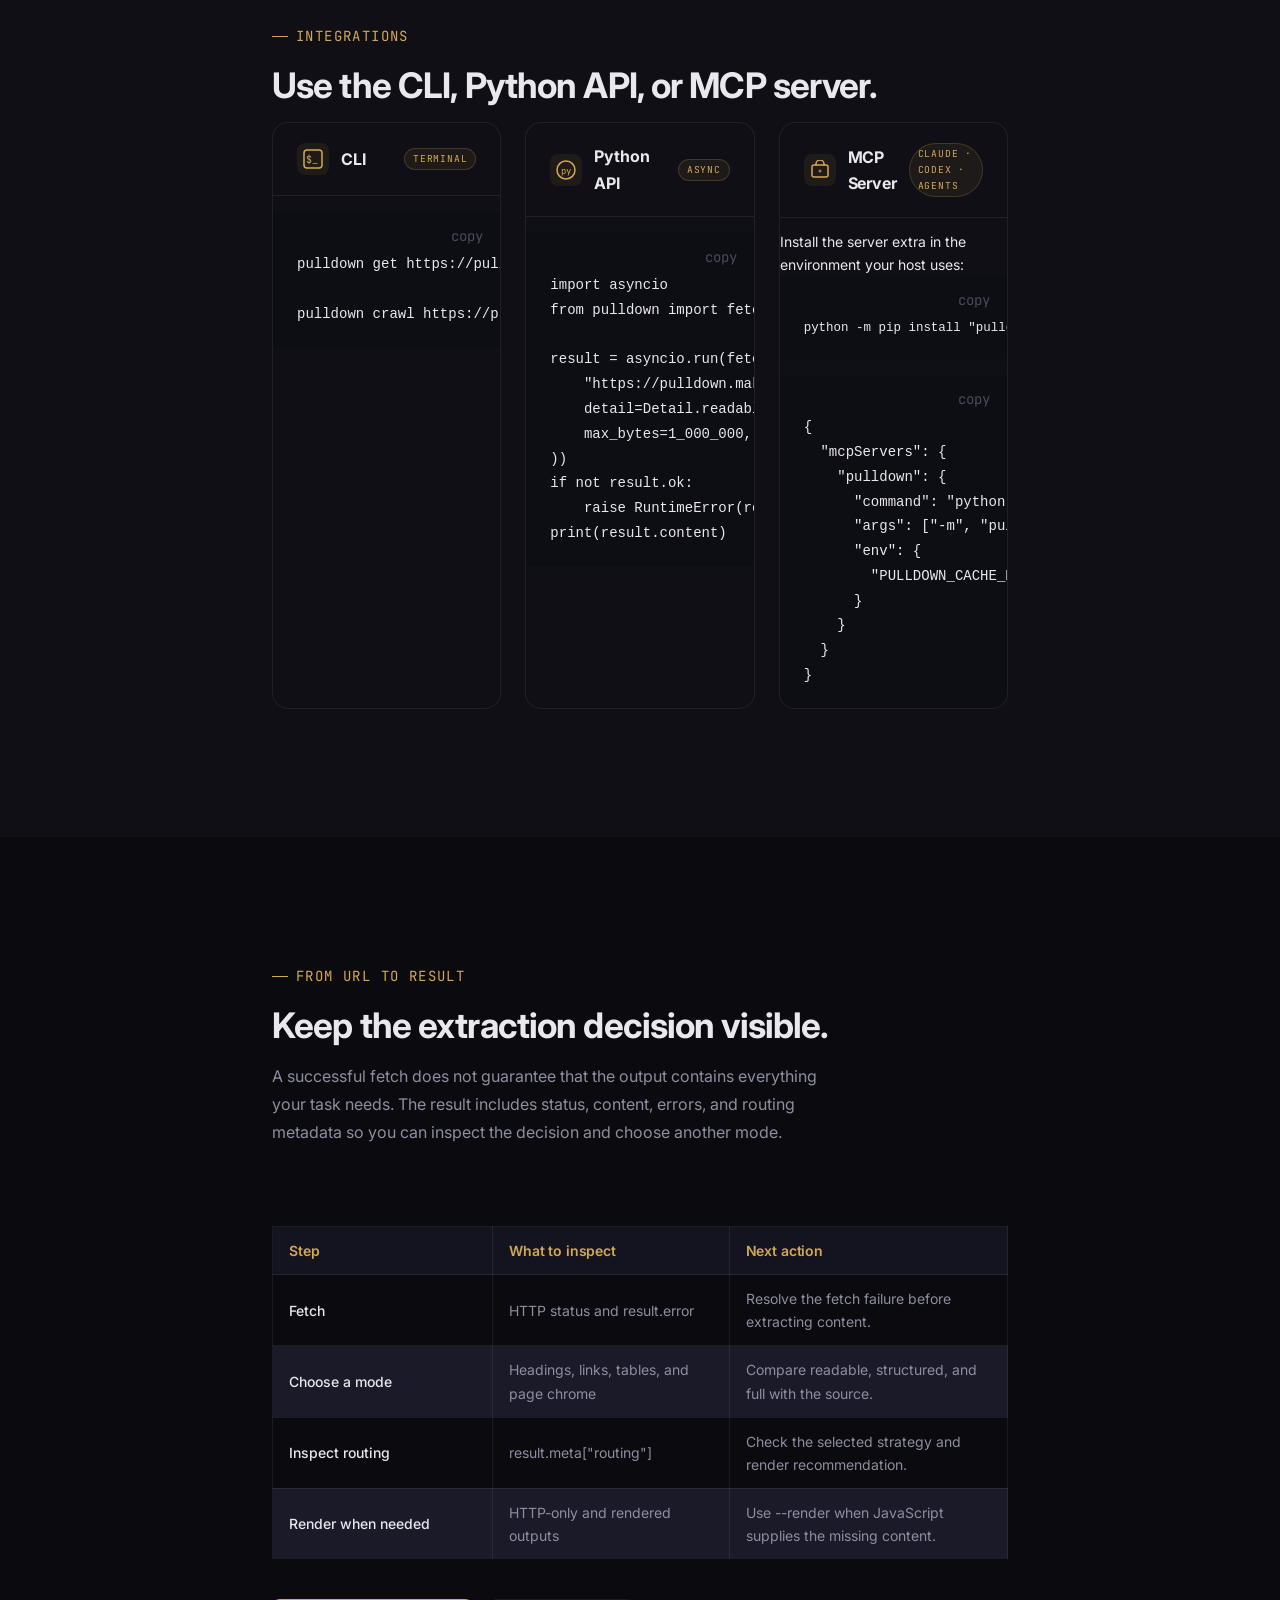
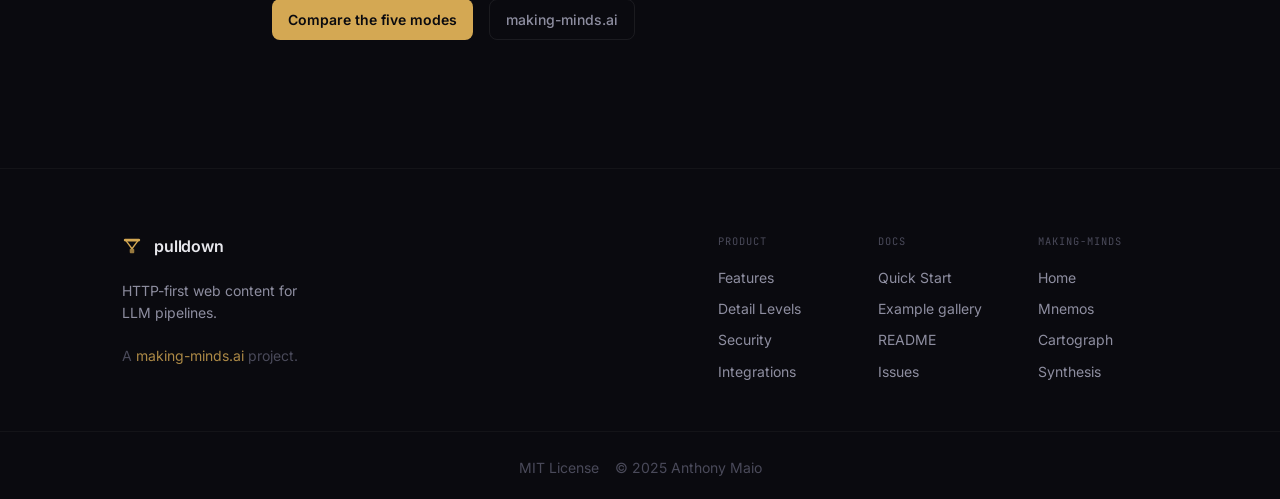
==== commit ca16dc47: "feat: release Pulldown 0.5.0 with native Hermes integration" ====
--- a/website/index.html
+++ b/website/index.html
@@ -368,7 +368,7 @@
         <div class="section-label reveal">Detail Levels</div>
         <h2 class="section-headline reveal">One source. Five ways to extract it.</h2>
         <p class="section-intro reveal">
-          Version 0.4.2 accepts <code>detail</code> in Python and <code>--detail</code> in the CLI.
+          Version 0.5.0 accepts <code>detail</code> in Python and <code>--detail</code> in the CLI.
           These are mode guides; <a href="examples/index.html">the example gallery</a> shows saved output beside the source pages and commands that produced it.
         </p>
 
@@ -432,12 +432,12 @@
         <div class="quickstart-grid">
           <div class="quickstart-col reveal">
             <div class="code-label">Install and fetch</div>
-            <pre class="code-block"><code>python -m pip install "pulldown==0.4.2"
+            <pre class="code-block"><code>python -m pip install "pulldown==0.5.0"
 pulldown get https://pulldown.making-minds.ai/examples/field-notes.html --detail readable
 pulldown get https://pulldown.making-minds.ai/examples/field-notes.html --detail structured</code></pre>
 
             <div class="code-label" style="margin-top:var(--space-6);">Render the JavaScript example</div>
-            <pre class="code-block"><code>python -m pip install "pulldown[render]==0.4.2"
+            <pre class="code-block"><code>python -m pip install "pulldown[render]==0.5.0"
 python -m playwright install chromium
 pulldown get https://pulldown.making-minds.ai/examples/live-board.html --render --detail structured</code></pre>
             <p style="font-size:var(--text-xs);color:var(--color-text-muted);">The gallery includes the HTTP-only output for comparison. Installing the render extra and Chromium are separate steps. Rendering requires a canonical URL: redirects, workers, and WebSockets are blocked.</p>
@@ -588,7 +588,7 @@
               <div class="integration-badge">Claude · Codex · agents</div>
             </div>
             <p style="margin-top:var(--space-3);font-size:var(--text-xs);">Install the server extra in the environment your host uses:</p>
-            <pre class="code-block"><code>python -m pip install "pulldown[mcp]==0.4.2"</code></pre>
+            <pre class="code-block"><code>python -m pip install "pulldown[mcp]==0.5.0"</code></pre>
             <pre class="code-block" style="margin-top:var(--space-4);font-size:var(--text-xs);"><code>{
   "mcpServers": {
     "pulldown": {
